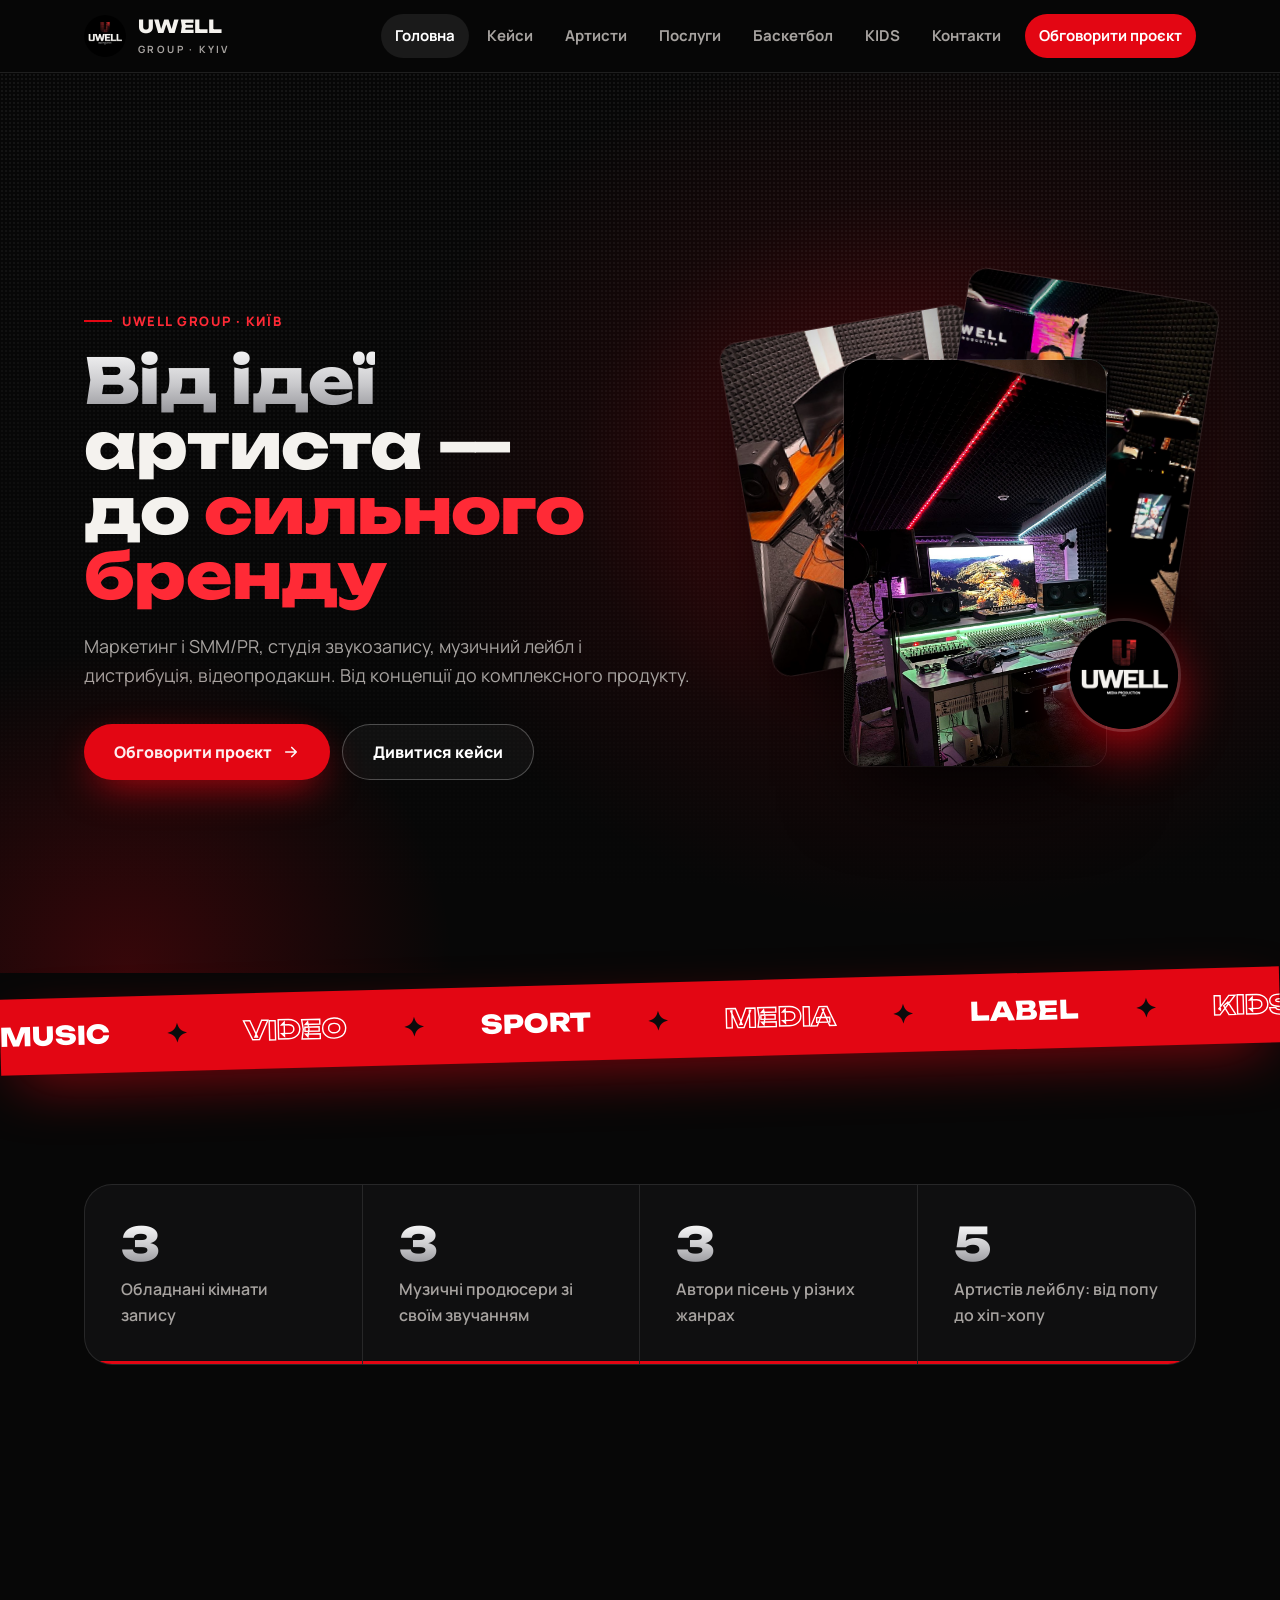
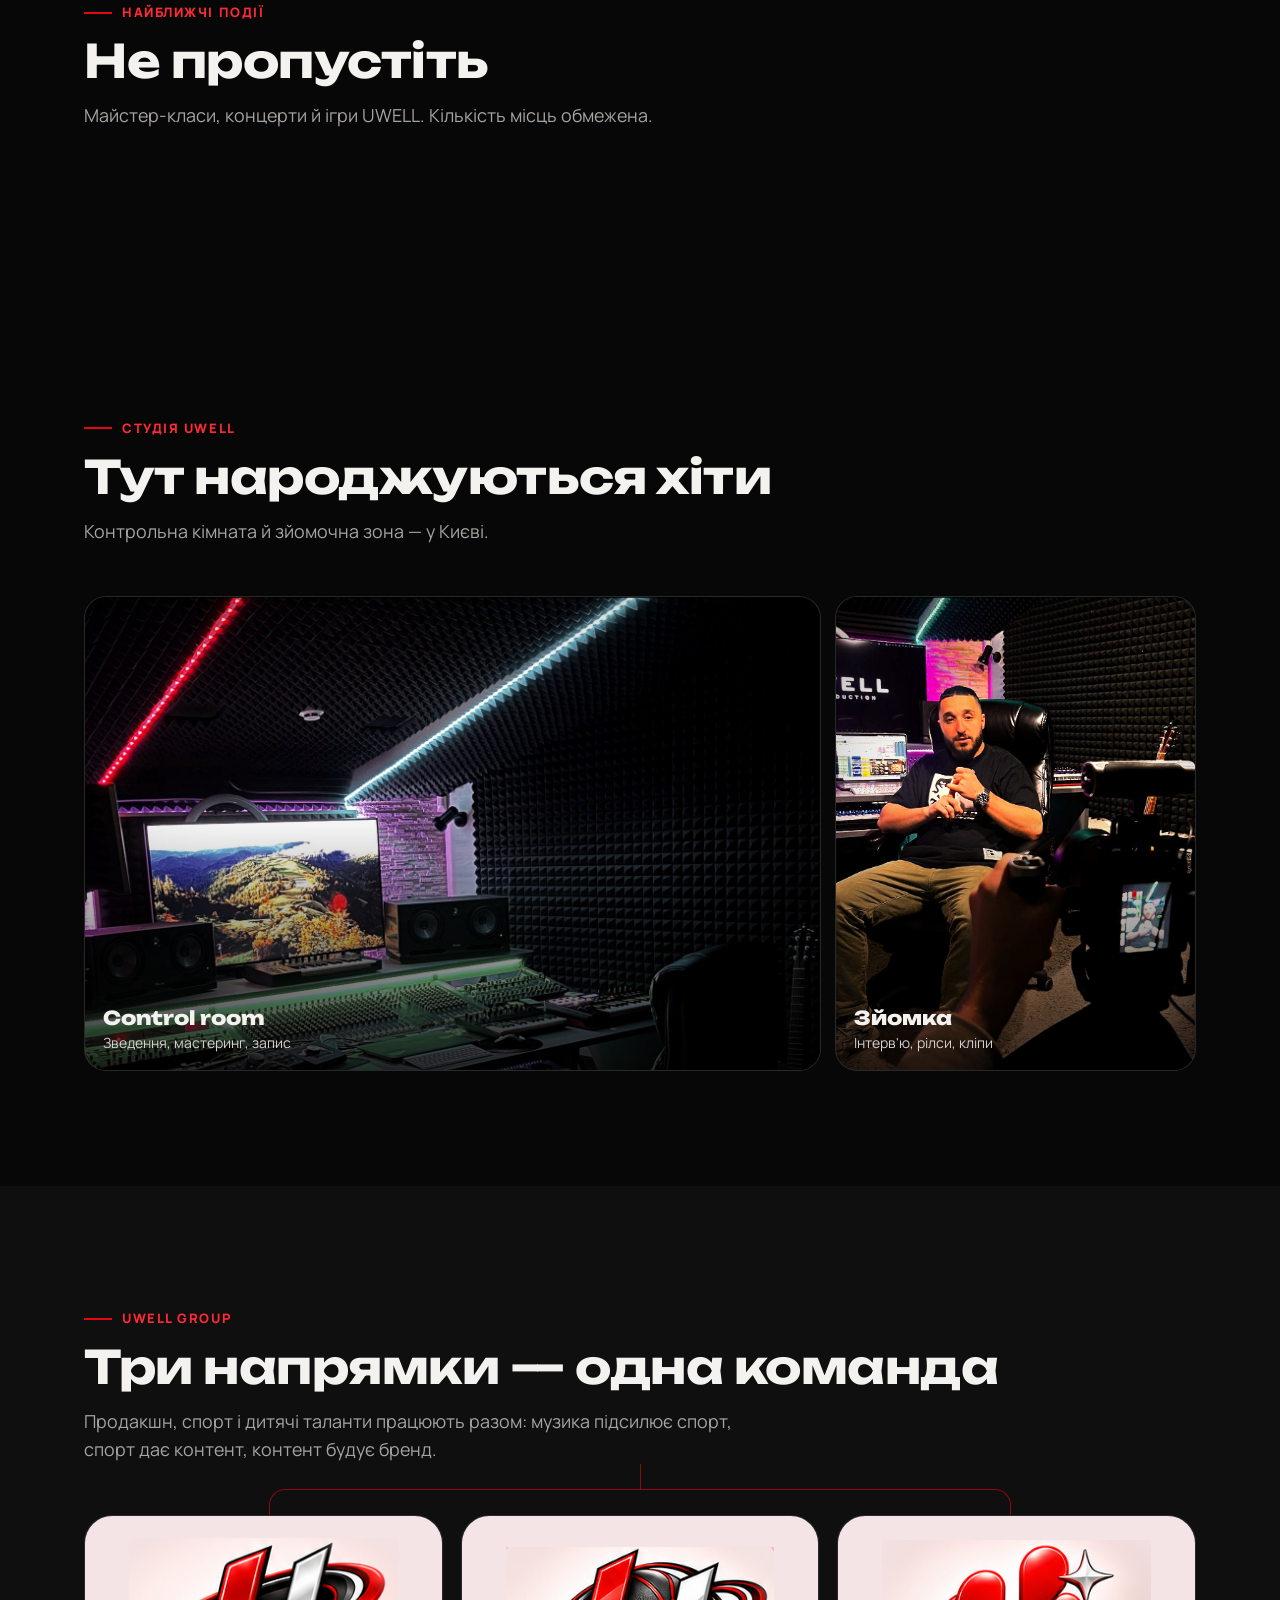
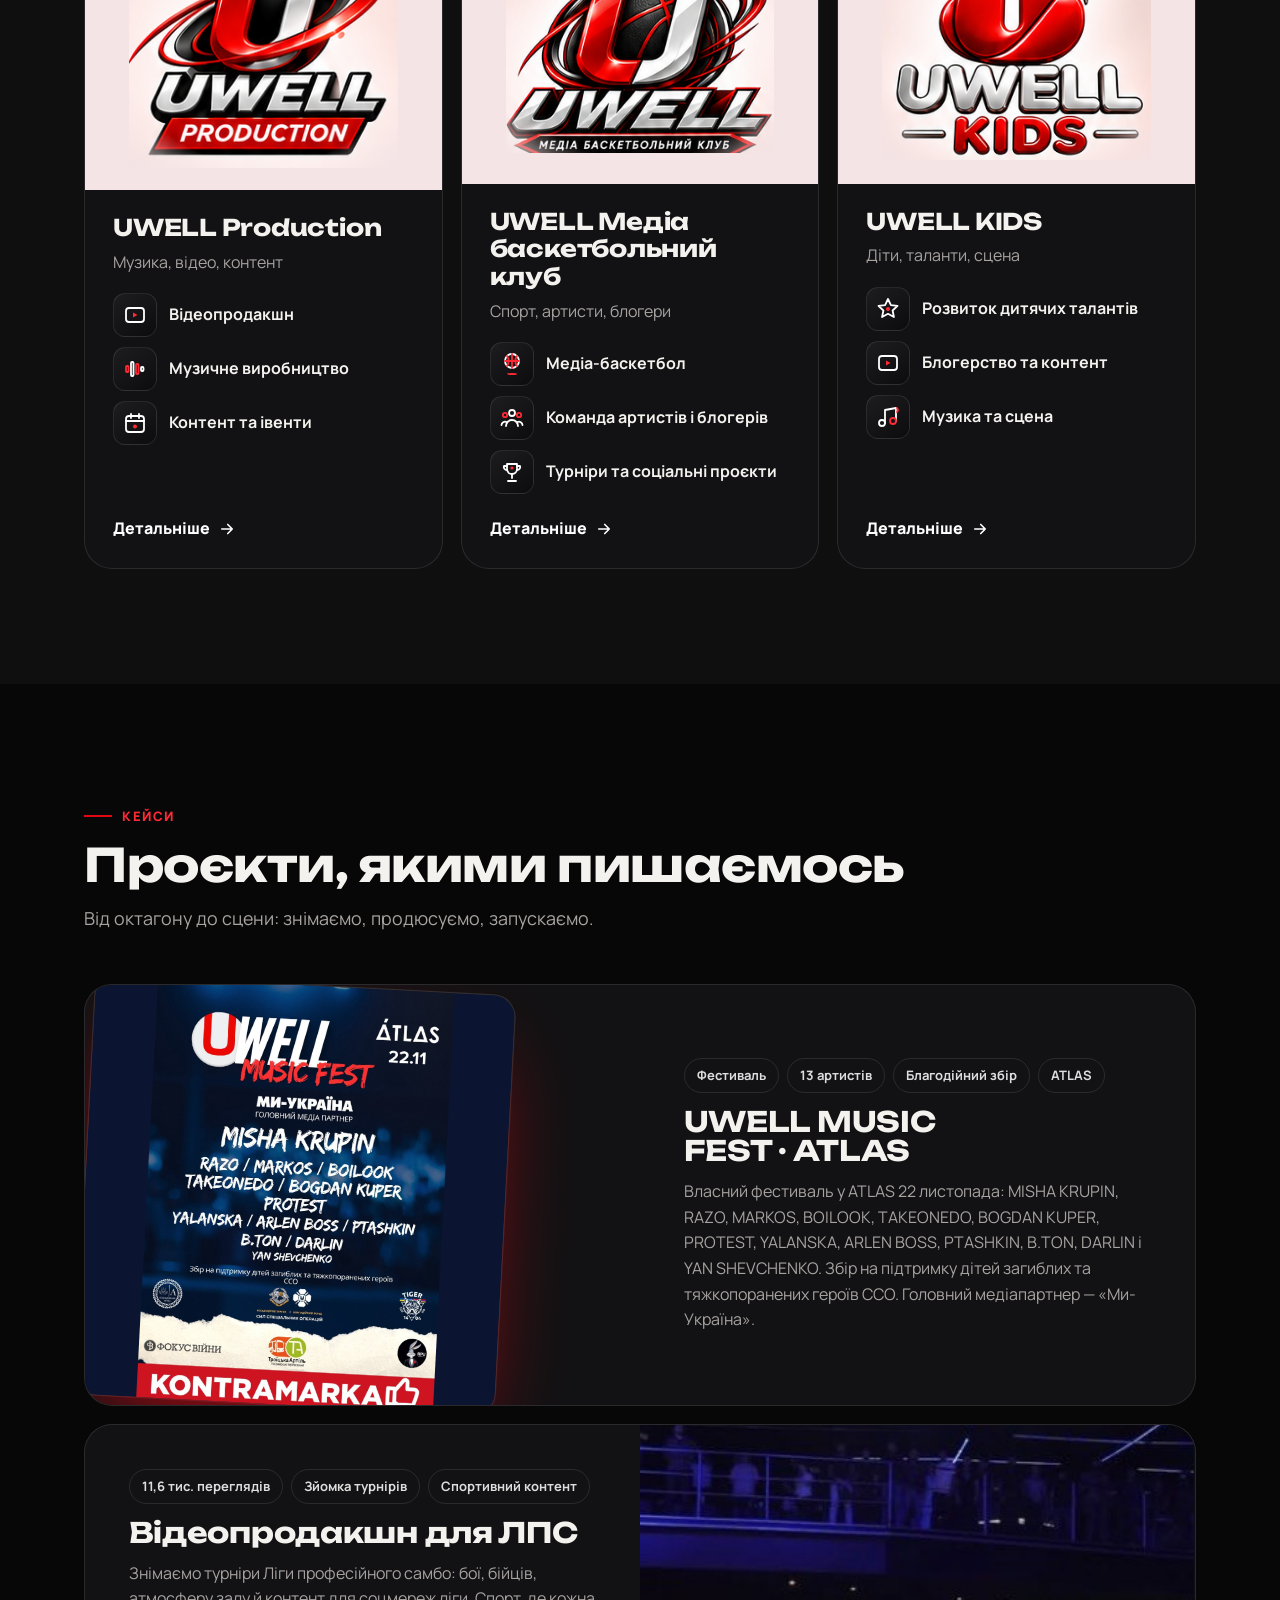
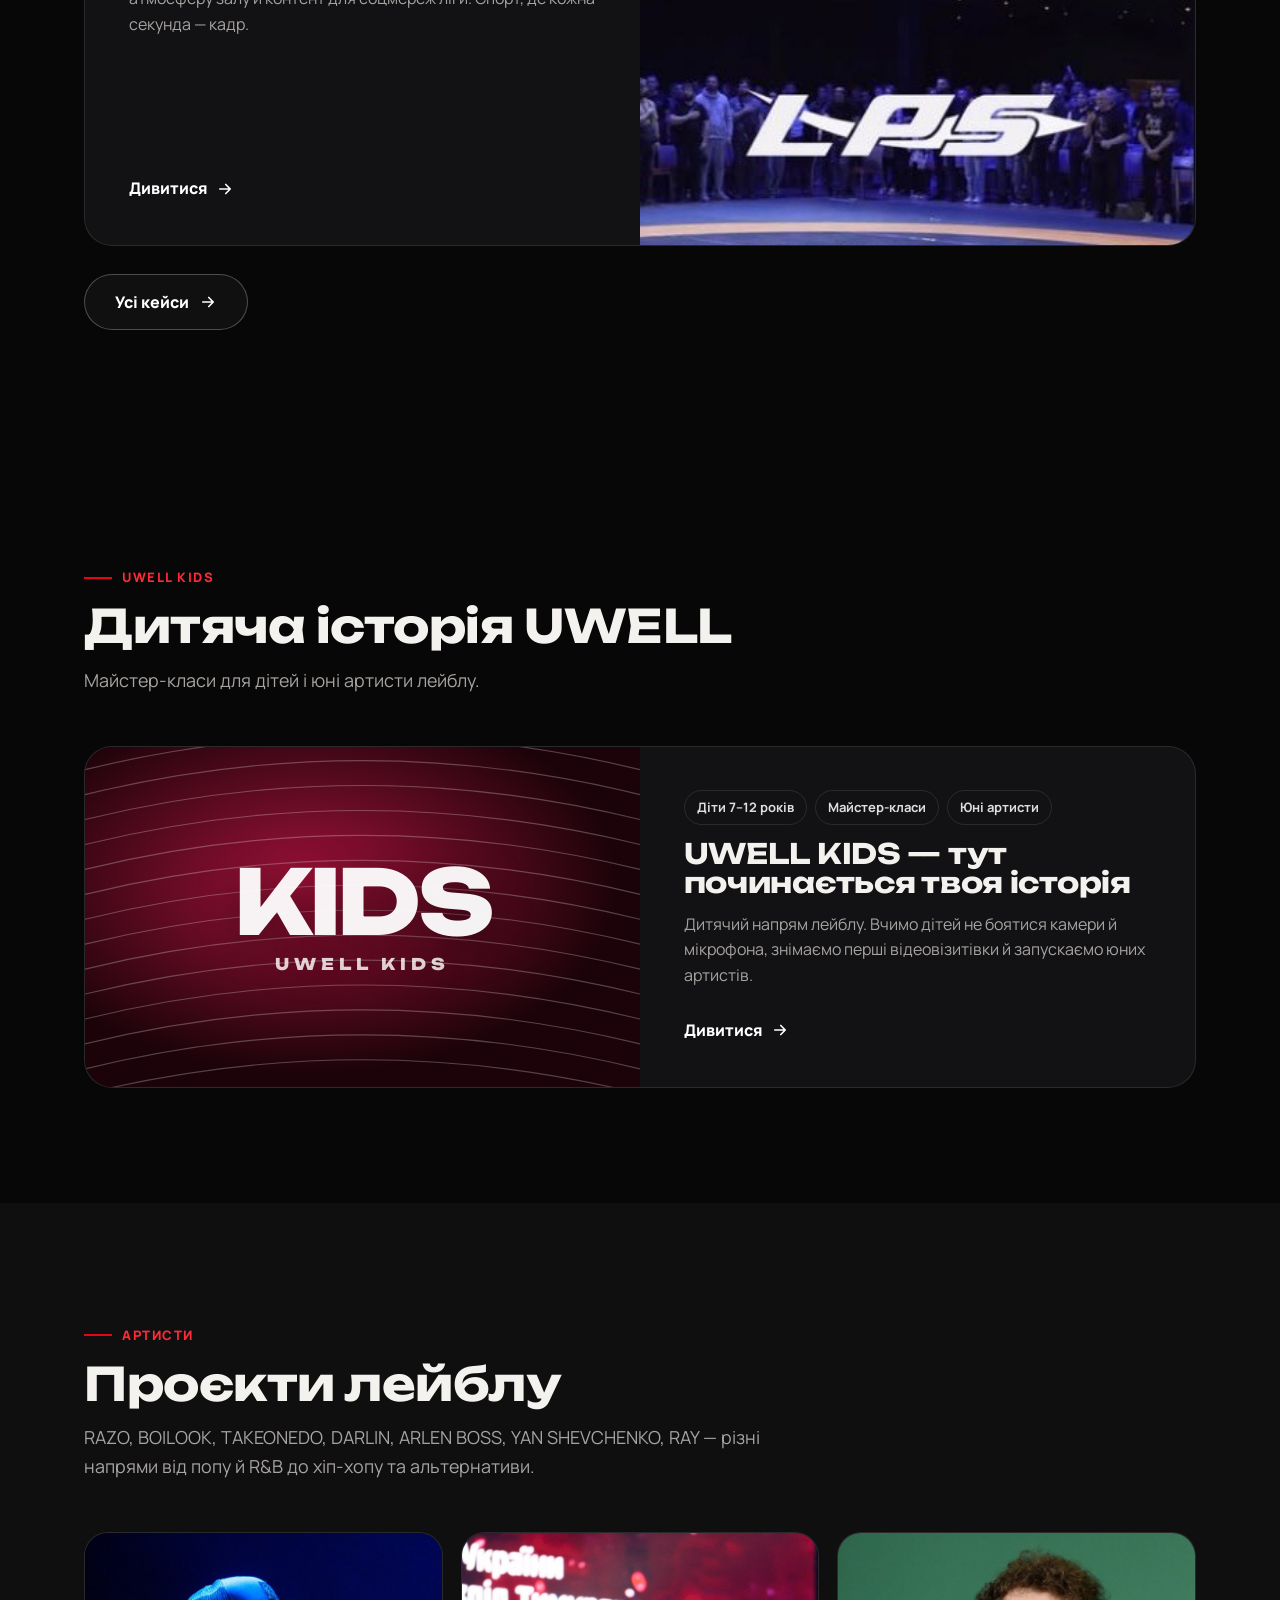
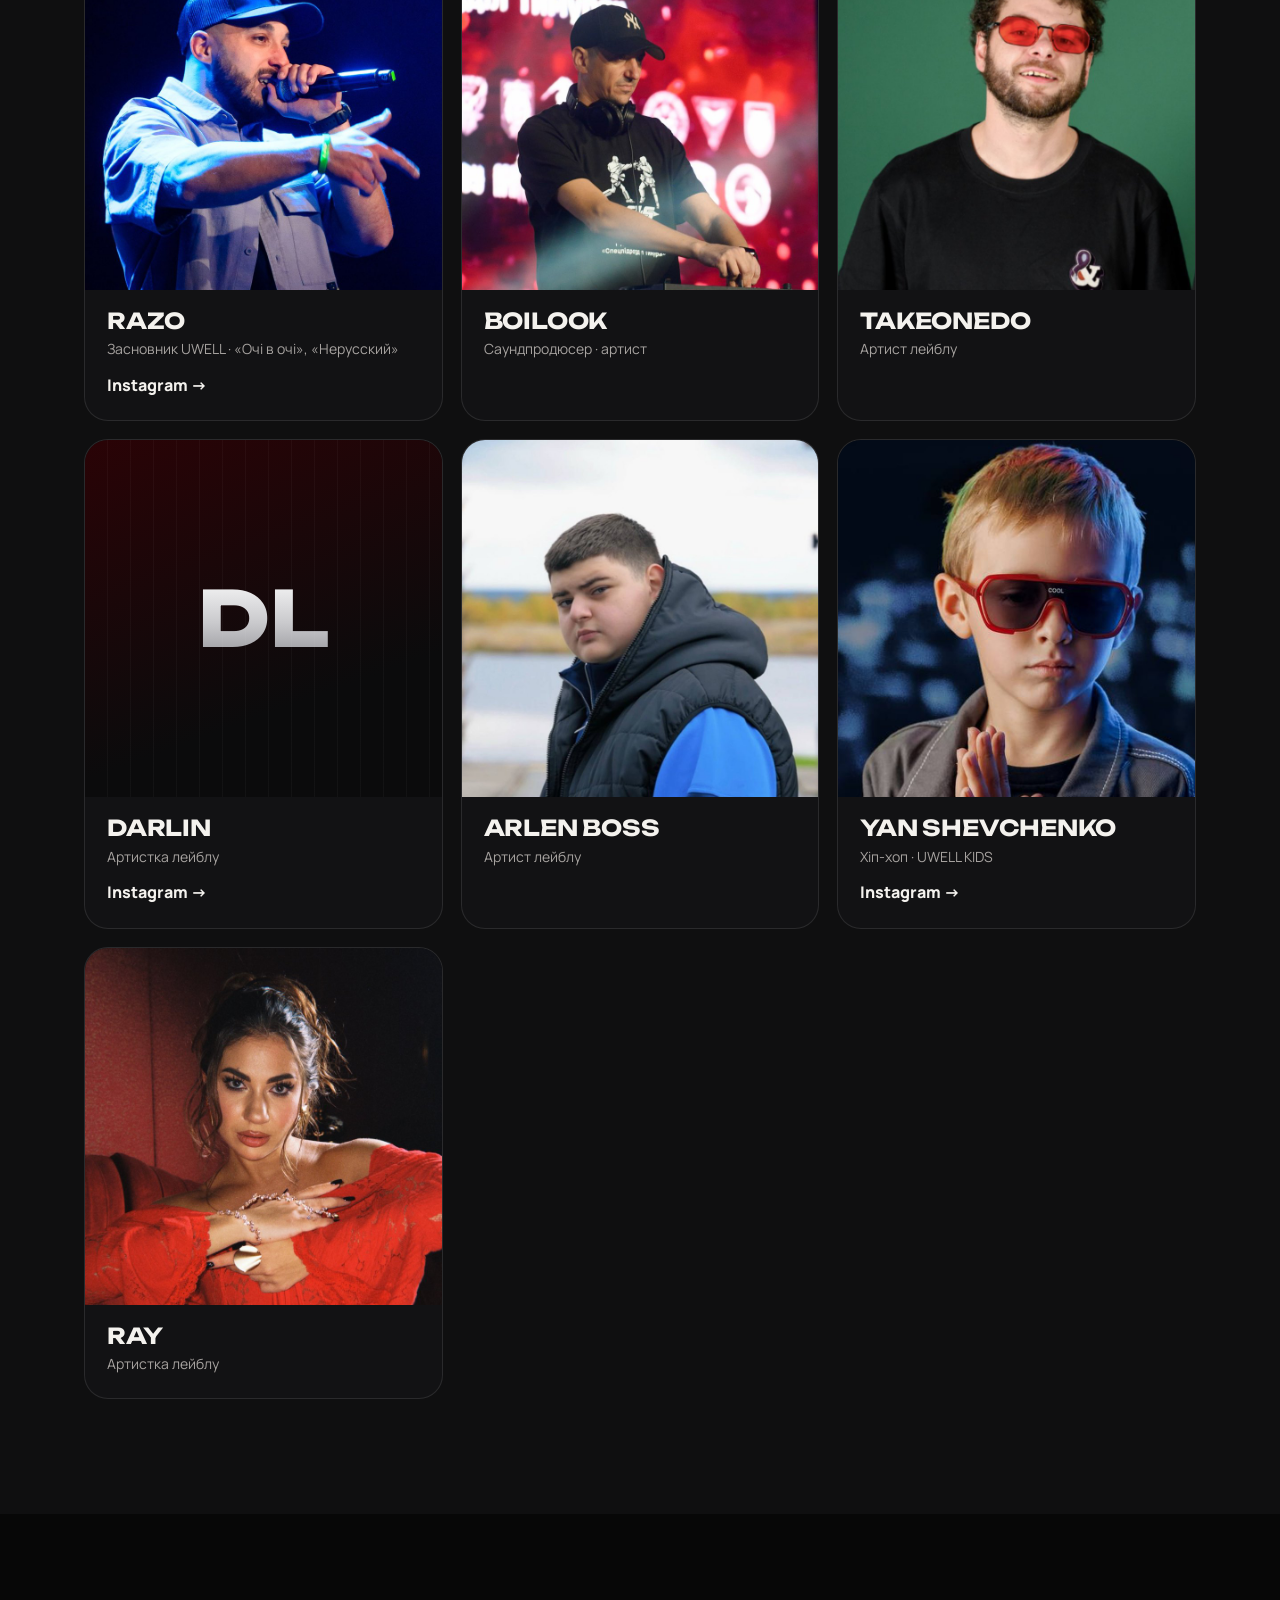
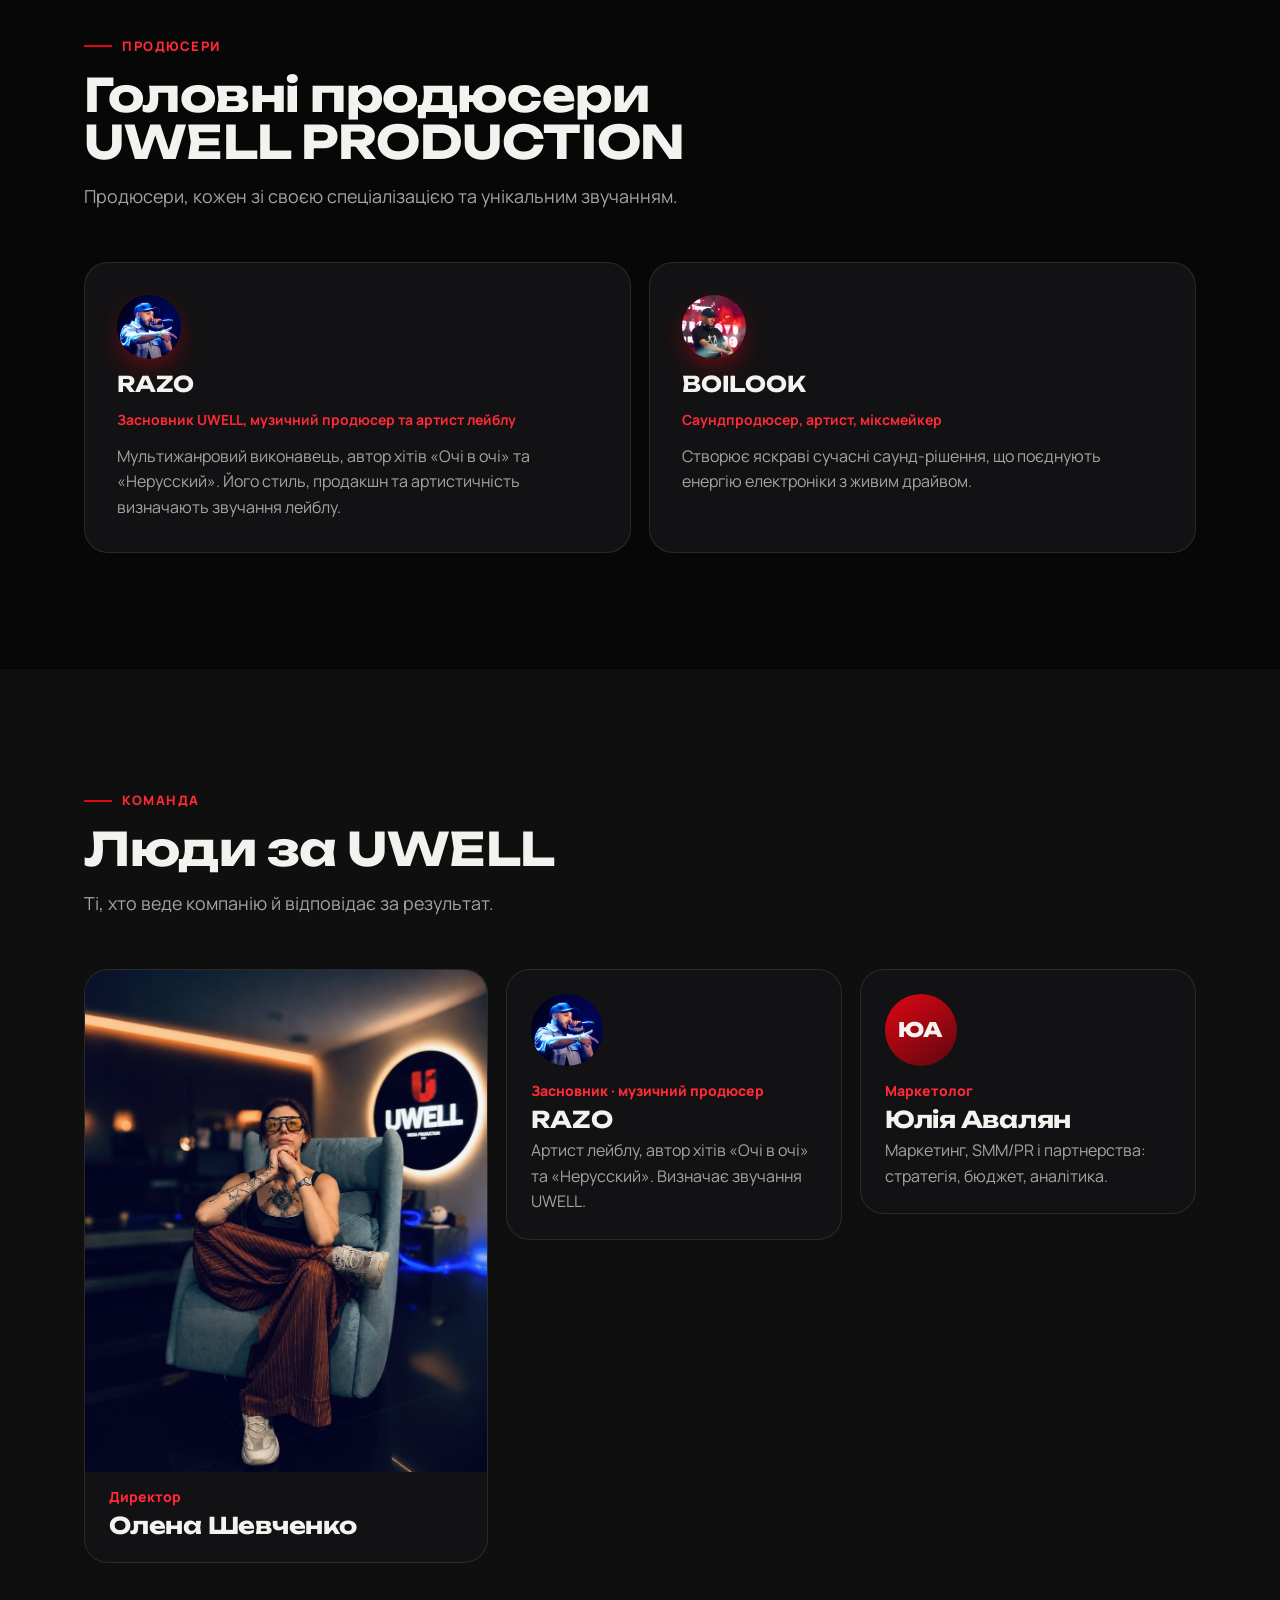
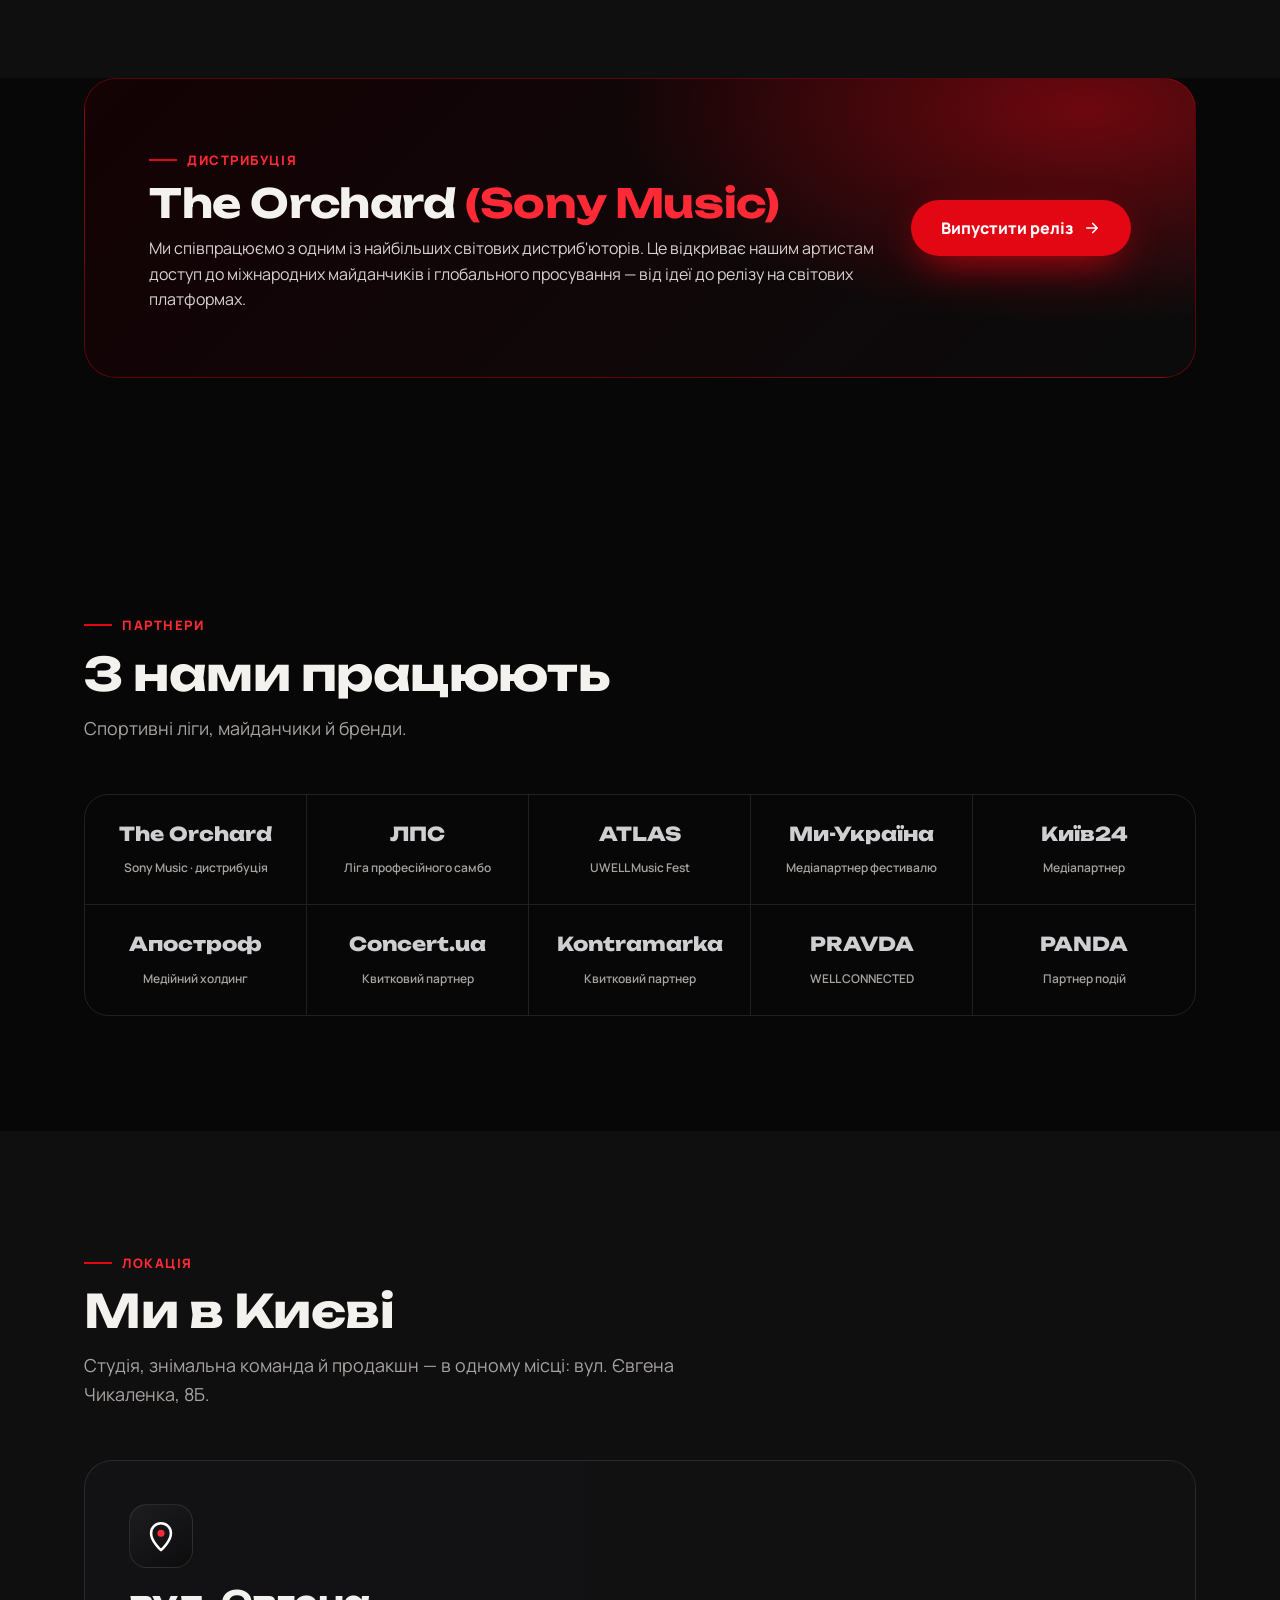
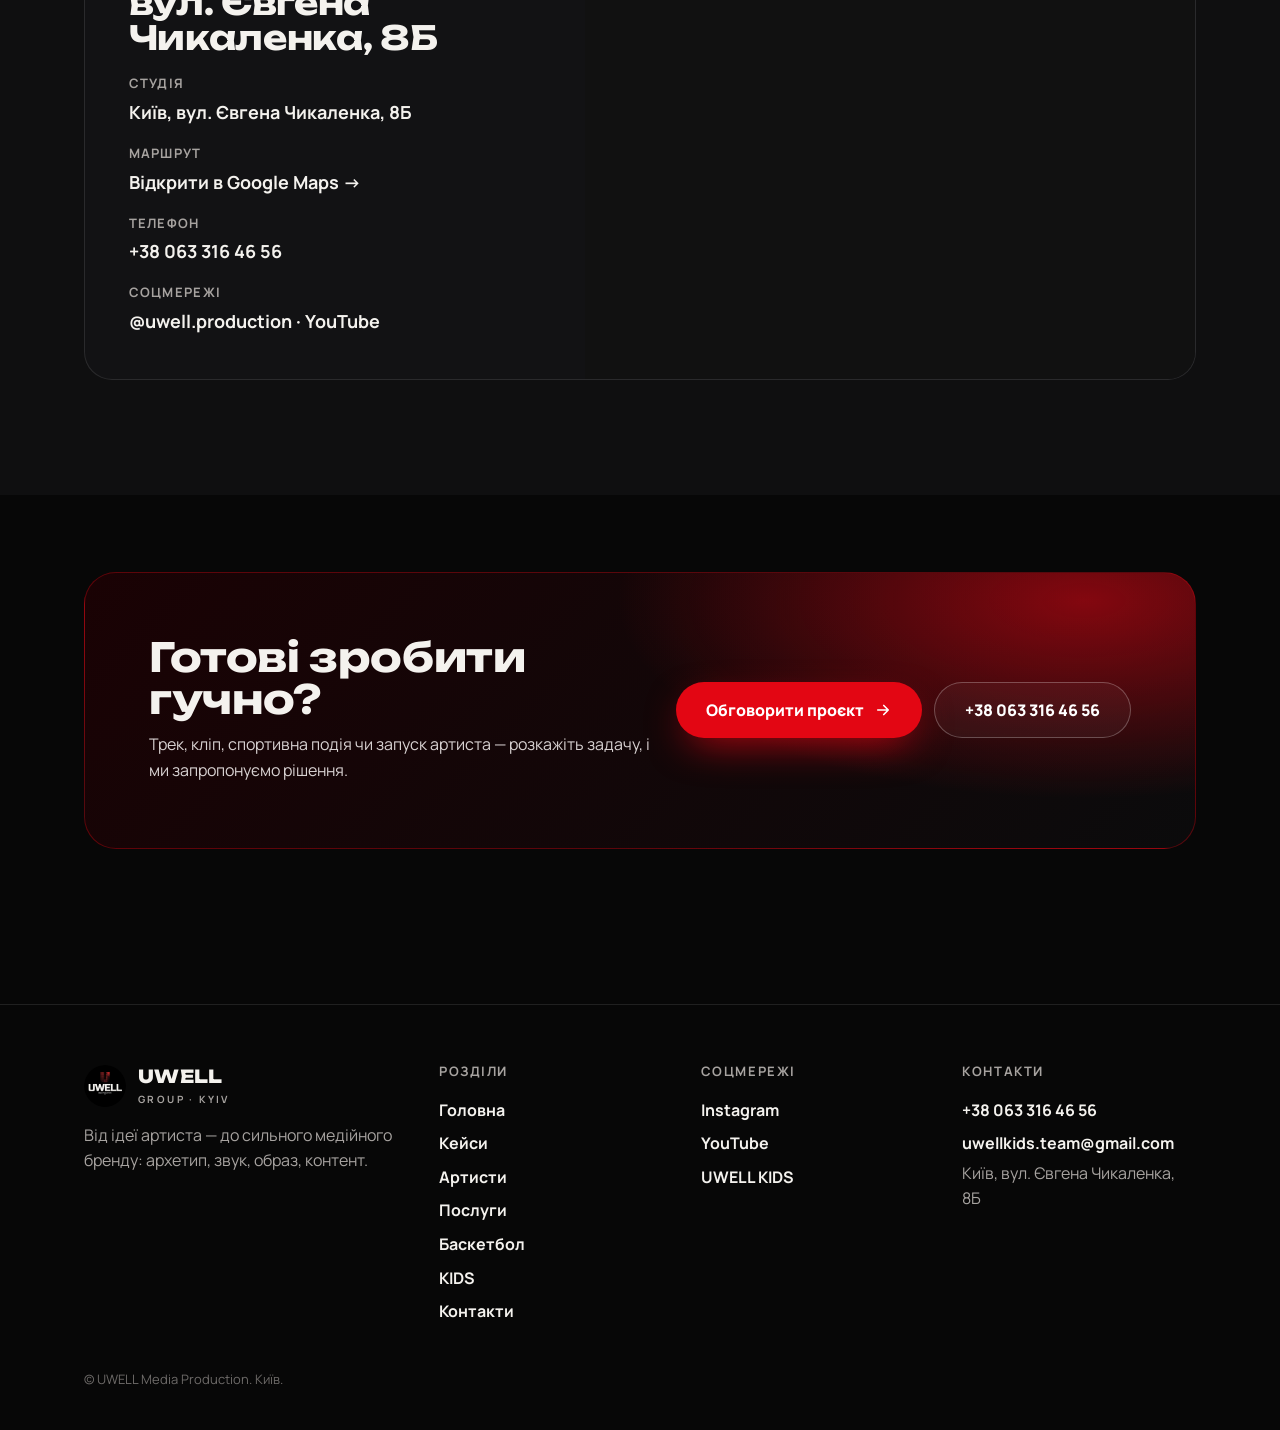
==== index.html @ 6628ea45 "3 equipped recording rooms Co-Authored-By: Claude Opus 5.5 <noreply@anthropic.com> Claude-Session: h" ====
<!DOCTYPE html>
<html lang="uk">
<head>
<meta charset="utf-8">
<meta name="viewport" content="width=device-width,initial-scale=1,viewport-fit=cover">
<title>UWELL GROUP — продакшн, спорт, KIDS · Київ</title>
<meta name="description" content="UWELL GROUP, Київ: музичний лейбл, студія звукозапису, відео- та спортивний продакшн, медійна баскетбольна команда.">
<meta property="og:title" content="UWELL GROUP — продакшн, спорт, KIDS · Київ">
<meta property="og:description" content="UWELL GROUP, Київ: музичний лейбл, студія звукозапису, відео- та спортивний продакшн, медійна баскетбольна команда.">
<meta property="og:image" content="https://uwell.kyiv.ua/uwell-prod-logo.png">
<meta name="theme-color" content="#070707">
<link rel="icon" href="favicon.png">
<link rel="preconnect" href="https://fonts.googleapis.com">
<link href="https://fonts.googleapis.com/css2?family=Unbounded:wght@600;800&family=Manrope:wght@400;600;700;800&display=swap" rel="stylesheet">
<link rel="stylesheet" href="style.css?v=6d96b367">
</head>
<body class="annc-on">
<div class="progress" id="prog"></div>
<div class="topwrap">
<div class="annc" id="annc" data-end="2026-11-28T16:00:00+02:00"><div class="wrap"><span class="live"></span><b><span class="lng">28 листопада</span><span class="sht">28.11</span></b><span class="t"><span class="tn">Зніми себе як профі!</span><span class="tx"> — UWELL KIDS, безкоштовно</span></span><a href="masterclasses"><span class="lng">Записатися</span><span class="sht">Запис</span> <svg viewBox="0 0 24 24" fill="none" stroke="currentColor" stroke-width="2.2" stroke-linecap="round" stroke-linejoin="round"><path d="M5 12h14M13 6l6 6-6 6"/></svg></a></div></div>
<header class="top" id="top"><div class="wrap">
  <a class="brand" href="./"><img src="uwell-prod-logo.png" alt="" width="42" height="42"><span><b>UWELL</b><small>GROUP · KYIV</small></span></a>
  <nav class="nav" aria-label="Меню"><a href="./" aria-current=page>Головна</a><a href="cases">Кейси</a><a href="artists">Артисти</a><a href="studio">Послуги</a><a href="basketball">Баскетбол</a><a href="kids">KIDS</a><a href="contacts">Контакти</a><a class="go" href="contacts#form">Обговорити проєкт</a></nav>
  <button class="burger" id="burger" aria-label="Меню" aria-expanded="false"><svg viewBox="0 0 24 24"><path d="M4 7h16M4 12h16M4 17h16"/></svg></button>
</div></header>
<nav class="mnav" id="mnav" aria-label="Мобільне меню"><a href="./" aria-current=page>Головна</a><a href="cases">Кейси</a><a href="artists">Артисти</a><a href="studio">Послуги</a><a href="basketball">Баскетбол</a><a href="kids">KIDS</a><a href="contacts">Контакти</a></nav>
</div>
<main>
<section class="hero"><div class="grain"></div><div class="wrap hgrid">
 <div class="rv">
  <div class="eq" aria-hidden="true"><i></i><i></i><i></i><i></i><i></i><i></i><i></i></div>
  <span class="eyebrow">UWELL GROUP · Київ</span>
  <h1 style="margin-top:16px"><span class="steel">Від ідеї</span> артиста — до <span class="r">сильного бренду</span></h1>
  <p class="lead">Маркетинг і SMM/PR, студія звукозапису, музичний лейбл і дистрибуція, відеопродакшн. Від концепції до комплексного продукту.</p>
  <div class="btns"><a class="btn" href="contacts#form">Обговорити проєкт <svg viewBox="0 0 24 24" fill="none" stroke="currentColor" stroke-width="2.2" stroke-linecap="round" stroke-linejoin="round"><path d="M5 12h14M13 6l6 6-6 6"/></svg></a><a class="btn ghost" href="cases">Дивитися кейси</a></div>
 </div>
 <div class="stack rv" aria-hidden="true"><div class="glow"></div><img class="p p1" src="hero-production.jpg" alt=""><img class="p p3" src="hero-shoot-side.jpg" alt=""><img class="p p2" src="hero-control-main.jpg" alt=""><img class="badge" src="uwell-prod-logo.png" alt=""></div>
</div></section>
<div class="marquee" aria-hidden="true"><div class="track"><span class="f">MUSIC</span><b>✦</b><span>VIDEO</span><b>✦</b><span class="f">SPORT</span><b>✦</b><span>MEDIA</span><b>✦</b><span class="f">LABEL</span><b>✦</b><span>KIDS</span><b>✦</b><span class="f">MUSIC</span><b>✦</b><span>VIDEO</span><b>✦</b><span class="f">SPORT</span><b>✦</b><span>MEDIA</span><b>✦</b><span class="f">LABEL</span><b>✦</b><span>KIDS</span><b>✦</b></div></div>
<section class="pad"><div class="wrap"><div class="facts rv">
 <div class="fact"><b data-to="3">0</b><span>Обладнані кімнати запису</span></div>
 <div class="fact"><b data-to="3">0</b><span>Музичні продюсери зі своїм звучанням</span></div>
 <div class="fact"><b data-to="3">0</b><span>Автори пісень у різних жанрах</span></div>
 <div class="fact"><b data-to="5">0</b><span>Артистів лейблу: від попу до хіп-хопу</span></div>
</div></div></section>
<section class="pad"><div class="wrap"><div class="rv" style="margin-bottom:clamp(28px,4vw,52px)"><span class="eyebrow">Найближчі події</span><h2 class="h2">Не пропустіть</h2><p class="lead">Майстер-класи, концерти й ігри UWELL. Кількість місць обмежена.</p></div><div class="grid"><div class="event rv" data-end="2026-11-28T16:00:00+02:00"><div class="date"><b>28</b><span>листопада</span></div>
<div><div class="tags" style="margin-bottom:10px"><span>UWELL KIDS</span><span>Субота, 14:00</span><span>Безкоштовно</span></div><h3>Зніми себе як профі!</h3><p>Безкоштовний майстер-клас із відеозйомки для дітей 7–12 років · Київ, вул. Чикаленка, 8</p></div>
<a class="btn" href="masterclasses">Записатися <svg viewBox="0 0 24 24" fill="none" stroke="currentColor" stroke-width="2.2" stroke-linecap="round" stroke-linejoin="round"><path d="M5 12h14M13 6l6 6-6 6"/></svg></a></div></div></div></section>
<section class="pad"><div class="wrap"><div class="rv" style="margin-bottom:clamp(28px,4vw,52px)"><span class="eyebrow">Студія UWELL</span><h2 class="h2">Тут народжуються хіти</h2><p class="lead">Контрольна кімната й зйомочна зона — у Києві.</p></div><div class="gal">
 <figure class="gl1 rv"><img src="studio-control.jpg" alt="Контрольна кімната студії UWELL" loading="lazy"><figcaption><b>Control room</b><span>Зведення, мастеринг, запис</span></figcaption></figure>
 <figure class="gl2 rv"><img src="studio-shoot.jpg" alt="Зйомка контенту на студії UWELL" loading="lazy"><figcaption><b>Зйомка</b><span>Інтерв'ю, рілси, кліпи</span></figcaption></figure>
</div></div></section>
<section class="pad" style="background:var(--bg2)"><div class="wrap"><div class="rv" style="margin-bottom:clamp(28px,4vw,52px)"><span class="eyebrow">UWELL GROUP</span><h2 class="h2">Три напрямки — одна команда</h2><p class="lead">Продакшн, спорт і дитячі таланти працюють разом: музика підсилює спорт, спорт дає контент, контент будує бренд.</p></div><div class="group"><div class="gline" aria-hidden="true"></div><div class="grid g3"><a class="div rv" href="studio"><div class="dl"><img src="div-production.png" alt="UWELL Production"></div><div class="db"><h3>UWELL Production</h3><p>Музика, відео, контент</p><ul><li><div class="ai a-rec"><svg viewBox="0 0 24 24"><rect x="3" y="5" width="18" height="14" rx="3"/><path class="fl" d="M10 9.5v5l4.5-2.5z"/></svg></div><span>Відеопродакшн</span></li><li><div class="ai a-bars"><svg viewBox="0 0 24 24"><rect x="3" y="9" width="2.5" height="6" rx="1" class="rd"/><rect x="8" y="5" width="2.5" height="14" rx="1"/><rect x="13" y="7" width="2.5" height="10" rx="1" class="rd"/><rect x="18" y="10" width="2.5" height="4" rx="1"/></svg></div><span>Музичне виробництво</span></li><li><div class="ai a-star"><svg viewBox="0 0 24 24"><rect x="3" y="5" width="18" height="16" rx="3"/><path d="M3 10h18M8 3v4M16 3v4"/><circle class="fl" cx="12" cy="15.5" r="2"/></svg></div><span>Контент та івенти</span></li></ul><span class="more">Детальніше <svg viewBox="0 0 24 24" fill="none" stroke="currentColor" stroke-width="2.2" stroke-linecap="round" stroke-linejoin="round"><path d="M5 12h14M13 6l6 6-6 6"/></svg></span></div></a><a class="div rv" href="basketball"><div class="dl"><img src="div-basketball.png" alt="UWELL Медіа баскетбольний клуб"></div><div class="db"><h3>UWELL Медіа баскетбольний клуб</h3><p>Спорт, артисти, блогери</p><ul><li><div class="ai a-ball"><svg viewBox="0 0 24 24"><g class="b"><circle cx="12" cy="9" r="7"/><path d="M5 9h14M12 2v14M7 4c2 3 2 7 0 10M17 4c-2 3-2 7 0 10" class="rd"/></g><ellipse class="sh fl" cx="12" cy="22" rx="5" ry="1"/></svg></div><span>Медіа-баскетбол</span></li><li><div class="ai a-pin"><svg viewBox="0 0 24 24"><g class="pn"><circle cx="12" cy="7" r="3"/><circle class="rd" cx="5" cy="9" r="2.2"/><circle class="rd" cx="19" cy="9" r="2.2"/></g><path d="M6 20a6 6 0 0 1 12 0M1.5 19a3.5 3.5 0 0 1 5-3M22.5 19a3.5 3.5 0 0 0-5-3"/></svg></div><span>Команда артистів і блогерів</span></li><li><div class="ai a-star"><svg viewBox="0 0 24 24"><path d="M7 4h10v5a5 5 0 0 1-10 0z"/><path d="M7 6H4a3 3 0 0 0 3 4M17 6h3a3 3 0 0 1-3 4M12 14v4M8 21h8"/><circle class="fl" cx="12" cy="8" r="1.6"/></svg></div><span>Турніри та соціальні проєкти</span></li></ul><span class="more">Детальніше <svg viewBox="0 0 24 24" fill="none" stroke="currentColor" stroke-width="2.2" stroke-linecap="round" stroke-linejoin="round"><path d="M5 12h14M13 6l6 6-6 6"/></svg></span></div></a><a class="div rv" href="kids"><div class="dl"><img src="div-kids.png" alt="UWELL KIDS"></div><div class="db"><h3>UWELL KIDS</h3><p>Діти, таланти, сцена</p><ul><li><div class="ai a-star"><svg viewBox="0 0 24 24"><path d="m12 2 2.9 6.1 6.6.8-4.9 4.6 1.3 6.5L12 16.8 6.1 20l1.3-6.5L2.5 8.9l6.6-.8z"/><circle class="fl" cx="12" cy="12" r="2"/></svg></div><span>Розвиток дитячих талантів</span></li><li><div class="ai a-rec"><svg viewBox="0 0 24 24"><rect x="3" y="5" width="18" height="14" rx="3"/><path class="fl" d="M10 9.5v5l4.5-2.5z"/></svg></div><span>Блогерство та контент</span></li><li><div class="ai a-mic"><svg viewBox="0 0 24 24"><path d="M9 18V5l11-2v13"/><circle cx="6" cy="18" r="3"/><circle class="rd" cx="17" cy="16" r="3"/><path class="w1 rd" d="M21 3a3 3 0 0 1 0 4"/></svg></div><span>Музика та сцена</span></li></ul><span class="more">Детальніше <svg viewBox="0 0 24 24" fill="none" stroke="currentColor" stroke-width="2.2" stroke-linecap="round" stroke-linejoin="round"><path d="M5 12h14M13 6l6 6-6 6"/></svg></span></div></a></div></div></div></section>
<section class="pad"><div class="wrap"><div class="rv" style="margin-bottom:clamp(28px,4vw,52px)"><span class="eyebrow">Кейси</span><h2 class="h2">Проєкти, якими пишаємось</h2><p class="lead">Від октагону до сцени: знімаємо, продюсуємо, запускаємо.</p></div><article class="case rv"><div class="vis photo clean poster" style="background-image:url(case-musicfest.jpg)"></div>
<div class="txt"><div class="tags"><span>Фестиваль</span><span>13 артистів</span><span>Благодійний збір</span><span>ATLAS</span></div><h3>UWELL MUSIC FEST · ATLAS</h3><p>Власний фестиваль у ATLAS 22 листопада: MISHA KRUPIN, RAZO, MARKOS, BOILOOK, TAKEONEDO, BOGDAN KUPER, PROTEST, YALANSKA, ARLEN BOSS, PTASHKIN, B.TON, DARLIN і YAN SHEVCHENKO. Збір на підтримку дітей загиблих та тяжкопоранених героїв ССО. Головний медіапартнер — «Ми-Україна».</p></div></article><article class="case rv"><div class="vis photo clean" style="background-image:url(case-lps.jpg)"></div>
<div class="txt"><div class="tags"><span>11,6 тис. переглядів</span><span>Зйомка турнірів</span><span>Спортивний контент</span></div><h3>Відеопродакшн для ЛПС</h3><p>Знімаємо турніри Ліги професійного самбо: бої, бійців, атмосферу залу й контент для соцмереж ліги. Спорт, де кожна секунда — кадр.</p><a class="more" href="https://www.instagram.com/liga_lps_ua/">Дивитися <svg viewBox="0 0 24 24" fill="none" stroke="currentColor" stroke-width="2.2" stroke-linecap="round" stroke-linejoin="round"><path d="M5 12h14M13 6l6 6-6 6"/></svg></a></div></article><div class="rv" style="margin-top:28px"><a class="btn ghost" href="cases">Усі кейси <svg viewBox="0 0 24 24" fill="none" stroke="currentColor" stroke-width="2.2" stroke-linecap="round" stroke-linejoin="round"><path d="M5 12h14M13 6l6 6-6 6"/></svg></a></div></div></section>
<section class="pad"><div class="wrap"><div class="rv" style="margin-bottom:clamp(28px,4vw,52px)"><span class="eyebrow">UWELL KIDS</span><h2 class="h2">Дитяча історія UWELL</h2><p class="lead">Майстер-класи для дітей і юні артисти лейблу.</p></div><article class="case rv"><div class="vis kidtxt"><svg class="bg" viewBox="0 0 400 300" preserveAspectRatio="none"><g stroke="#fff" stroke-width="1" fill="none"><path d="M0 20 Q200 -40 400 20"/><path d="M0 42 Q200 -18 400 42"/><path d="M0 64 Q200 4 400 64"/><path d="M0 86 Q200 26 400 86"/><path d="M0 108 Q200 48 400 108"/><path d="M0 130 Q200 70 400 130"/><path d="M0 152 Q200 92 400 152"/><path d="M0 174 Q200 114 400 174"/><path d="M0 196 Q200 136 400 196"/><path d="M0 218 Q200 158 400 218"/><path d="M0 240 Q200 180 400 240"/><path d="M0 262 Q200 202 400 262"/><path d="M0 284 Q200 224 400 284"/><path d="M0 306 Q200 246 400 306"/></g></svg><div class="big">KIDS<small>UWELL KIDS</small></div></div>
<div class="txt"><div class="tags"><span>Діти 7–12 років</span><span>Майстер-класи</span><span>Юні артисти</span></div><h3>UWELL KIDS — тут починається твоя історія</h3><p>Дитячий напрям лейблу. Вчимо дітей не боятися камери й мікрофона, знімаємо перші відеовізитівки й запускаємо юних артистів.</p><a class="more" href="kids">Дивитися <svg viewBox="0 0 24 24" fill="none" stroke="currentColor" stroke-width="2.2" stroke-linecap="round" stroke-linejoin="round"><path d="M5 12h14M13 6l6 6-6 6"/></svg></a></div></article></div></section>
<section class="pad" style="background:var(--bg2)"><div class="wrap"><div class="rv" style="margin-bottom:clamp(28px,4vw,52px)"><span class="eyebrow">Артисти</span><h2 class="h2">Проєкти лейблу</h2><p class="lead">RAZO, BOILOOK, TAKEONEDO, DARLIN, ARLEN BOSS, YAN SHEVCHENKO, RAY — різні напрями від попу й R&B до хіп-хопу та альтернативи.</p></div><div class="grid g3"><div class="artist rv"><div class="ph has"><img src="artist-razo.jpg" alt="RAZO" loading=lazy></div><div class="bd"><h3>RAZO</h3><p>Засновник UWELL · «Очі в очі», «Нерусский»</p><a href="https://www.instagram.com/razo.avalian/">Instagram →</a></div></div><div class="artist rv"><div class="ph has"><img src="artist-boilook.jpg" alt="BOILOOK" loading=lazy></div><div class="bd"><h3>BOILOOK</h3><p>Саундпродюсер · артист</p></div></div><div class="artist rv"><div class="ph has"><img src="artist-takeonedo.jpg" alt="TAKEONEDO" loading=lazy></div><div class="bd"><h3>TAKEONEDO</h3><p>Артист лейблу</p></div></div><div class="artist rv"><div class="ph"><b>DL</b></div><div class="bd"><h3>DARLIN</h3><p>Артистка лейблу</p><a href="https://www.instagram.com/darlin.music88/">Instagram →</a></div></div><div class="artist rv"><div class="ph has"><img src="artist-arlen.jpg" alt="ARLEN BOSS" loading=lazy></div><div class="bd"><h3>ARLEN BOSS</h3><p>Артист лейблу</p></div></div><div class="artist rv"><div class="ph has"><img src="artist-yan.jpg" alt="YAN SHEVCHENKO" loading=lazy></div><div class="bd"><h3>YAN SHEVCHENKO</h3><p>Хіп-хоп · UWELL KIDS</p><a href="https://www.instagram.com/yan.shevchenko/">Instagram →</a></div></div><div class="artist rv"><div class="ph has"><img src="artist-ray.jpg" alt="RAY" loading=lazy></div><div class="bd"><h3>RAY</h3><p>Артистка лейблу</p></div></div></div></div></section>
<section class="pad"><div class="wrap"><div class="rv" style="margin-bottom:clamp(28px,4vw,52px)"><span class="eyebrow">Продюсери</span><h2 class="h2">Головні продюсери UWELL PRODUCTION</h2><p class="lead">Продюсери, кожен зі своєю спеціалізацією та унікальним звучанням.</p></div><div class="grid g2"><div class="card prod rv"><img class=pav src=artist-razo.jpg alt=''><h3>RAZO</h3><span class="role">Засновник UWELL, музичний продюсер та артист лейблу</span><p>Мультижанровий виконавець, автор хітів «Очі в очі» та «Нерусский». Його стиль, продакшн та артистичність визначають звучання лейблу.</p></div><div class="card prod rv"><img class=pav src=artist-boilook.jpg alt=''><h3>BOILOOK</h3><span class="role">Саундпродюсер, артист, міксмейкер</span><p>Створює яскраві сучасні саунд-рішення, що поєднують енергію електроніки з живим драйвом.</p></div></div></div></section>
<section class="pad" style="background:var(--bg2)"><div class="wrap"><div class="rv" style="margin-bottom:clamp(28px,4vw,52px)"><span class="eyebrow">Команда</span><h2 class="h2">Люди за UWELL</h2><p class="lead">Ті, хто веде компанію й відповідає за результат.</p></div><div class="team">
 <div class="tm tmain rv"><div class="tph"><img src="team-olena.jpg" alt="Олена Шевченко, директор UWELL" loading="lazy"></div><div class="tb"><span class="role">Директор</span><h3>Олена Шевченко</h3></div></div>
 <div class="tm rv"><img class="pav" src="artist-razo.jpg" alt="RAZO"><div class="tb"><span class="role">Засновник · музичний продюсер</span><h3>RAZO</h3><p>Артист лейблу, автор хітів «Очі в очі» та «Нерусский». Визначає звучання UWELL.</p></div></div>
 <div class="tm rv"><div class="pav">ЮА</div><div class="tb"><span class="role">Маркетолог</span><h3>Юлія Авалян</h3><p>Маркетинг, SMM/PR і партнерства: стратегія, бюджет, аналітика.</p></div></div>
</div></div></section>
<section class="pad" style="padding-top:0"><div class="wrap"><div class="cta-band orch rv"><div><span class="eyebrow">Дистрибуція</span><h2 style="margin-top:12px">The Orchard <span style="color:var(--red2)">(Sony Music)</span></h2><p>Ми співпрацюємо з одним із найбільших світових дистриб'юторів. Це відкриває нашим артистам доступ до міжнародних майданчиків і глобального просування — від ідеї до релізу на світових платформах.</p></div><div class="btns"><a class="btn" href="contacts#form">Випустити реліз <svg viewBox="0 0 24 24" fill="none" stroke="currentColor" stroke-width="2.2" stroke-linecap="round" stroke-linejoin="round"><path d="M5 12h14M13 6l6 6-6 6"/></svg></a></div></div></div></section>
<section class="pad"><div class="wrap"><div class="rv" style="margin-bottom:clamp(28px,4vw,52px)"><span class="eyebrow">Партнери</span><h2 class="h2">З нами працюють</h2><p class="lead">Спортивні ліги, майданчики й бренди.</p></div><div class="partners rv"><div>The Orchard<small>Sony Music · дистрибуція</small></div><div>ЛПС<small>Ліга професійного самбо</small></div><div>ATLAS<small>UWELL Music Fest</small></div><div>Ми-Україна<small>Медіапартнер фестивалю</small></div><div>Київ24<small>Медіапартнер</small></div><div>Апостроф<small>Медійний холдинг</small></div><div>Concert.ua<small>Квитковий партнер</small></div><div>Kontramarka<small>Квитковий партнер</small></div><div>PRAVDA<small>WELL CONNECTED</small></div><div>PANDA<small>Партнер подій</small></div></div></div></section>
<section class="pad" style="background:var(--bg2)"><div class="wrap"><div class="rv" style="margin-bottom:clamp(28px,4vw,52px)"><span class="eyebrow">Локація</span><h2 class="h2">Ми в Києві</h2><p class="lead">Студія, знімальна команда й продакшн — в одному місці: вул. Євгена Чикаленка, 8Б.</p></div><div class="loc rv"><div class="info"><div class="ai a-pin"><svg viewBox="0 0 24 24"><g class="pn"><path d="M12 22s7-6.2 7-12a7 7 0 0 0-14 0c0 5.8 7 12 7 12z"/><circle class="fl" cx="12" cy="10" r="2.5"/></g></svg></div><h3 style="font-size:clamp(24px,2.6vw,34px)">вул. Євгена Чикаленка, 8Б</h3>
<dl><div><dt>Студія</dt><dd>Київ, вул. Євгена Чикаленка, 8Б</dd></div>
<div><dt>Маршрут</dt><dd><a href="https://www.google.com/maps/search/?api=1&query=%D0%B2%D1%83%D0%BB%D0%B8%D1%86%D1%8F%20%D0%84%D0%B2%D0%B3%D0%B5%D0%BD%D0%B0%20%D0%A7%D0%B8%D0%BA%D0%B0%D0%BB%D0%B5%D0%BD%D0%BA%D0%B0%2C%208%D0%91%2C%20%D0%9A%D0%B8%D1%97%D0%B2">Відкрити в Google Maps →</a></dd></div>
<div><dt>Телефон</dt><dd><a href="tel:+380633164656">+38 063 316 46 56</a></dd></div>
<div><dt>Соцмережі</dt><dd><a href="https://www.instagram.com/uwell.production/">@uwell.production</a> · <a href="https://www.youtube.com/@uwellprod">YouTube</a></dd></div></dl></div>
<div class="map"><iframe title="Мапа: вул. Євгена Чикаленка, 8Б, Київ" loading="lazy" src="https://www.google.com/maps?q=%D0%B2%D1%83%D0%BB%D0%B8%D1%86%D1%8F%20%D0%84%D0%B2%D0%B3%D0%B5%D0%BD%D0%B0%20%D0%A7%D0%B8%D0%BA%D0%B0%D0%BB%D0%B5%D0%BD%D0%BA%D0%B0%2C%208%D0%91%2C%20%D0%9A%D0%B8%D1%97%D0%B2&z=17&output=embed"></iframe></div></div></div></section>
<div style="height:clamp(40px,6vw,80px)"></div>
<section class="pad" style="padding-top:0"><div class="wrap"><div class="cta-band rv">
 <div><h2>Готові зробити гучно?</h2><p>Трек, кліп, спортивна подія чи запуск артиста — розкажіть задачу, і ми запропонуємо рішення.</p></div>
 <div class="btns"><a class="btn" href="contacts#form">Обговорити проєкт <svg viewBox="0 0 24 24" fill="none" stroke="currentColor" stroke-width="2.2" stroke-linecap="round" stroke-linejoin="round"><path d="M5 12h14M13 6l6 6-6 6"/></svg></a><a class="btn ghost" href="tel:+380633164656">+38 063 316 46 56</a></div>
</div></div></section>
</main>
<footer><div class="wrap">
  <div class="fgrid4">
    <div><a class="brand" href="./"><img src="uwell-prod-logo.png" alt="" width="42" height="42"><span><b>UWELL</b><small>GROUP · KYIV</small></span></a>
      <p>Від ідеї артиста — до сильного медійного бренду: архетип, звук, образ, контент.</p></div>
    <div><h4>Розділи</h4><a href="./">Головна</a><a href="cases">Кейси</a><a href="artists">Артисти</a><a href="studio">Послуги</a><a href="basketball">Баскетбол</a><a href="kids">KIDS</a><a href="contacts">Контакти</a></div>
    <div><h4>Соцмережі</h4><a href="https://www.instagram.com/uwell.production/">Instagram</a><a href="https://www.youtube.com/@uwellprod">YouTube</a><a href="https://www.instagram.com/uwell.kids/">UWELL KIDS</a></div>
    <div><h4>Контакти</h4><a href="tel:+380633164656">+38 063 316 46 56</a><a href="mailto:uwellkids.team@gmail.com">uwellkids.team@gmail.com</a><span style="color:var(--mute)">Київ, вул. Євгена Чикаленка, 8Б</span></div>
  </div>
  <div class="copy">© UWELL Media Production. Київ.</div>
</div></footer>
<script>
{
const top=document.getElementById('top');
const onS=()=>top.classList.toggle('solid',scrollY>20);onS();addEventListener('scroll',onS,{passive:true});
const b=document.getElementById('burger'),m=document.getElementById('mnav');
b.addEventListener('click',()=>{const o=m.classList.toggle('open');b.setAttribute('aria-expanded',o)});
const io=new IntersectionObserver(es=>es.forEach(e=>{if(e.isIntersecting){e.target.classList.add('in');io.unobserve(e.target)}}),{threshold:.12});
document.querySelectorAll('.rv').forEach(el=>io.observe(el));
const co=new IntersectionObserver(es=>es.forEach(e=>{if(!e.isIntersecting)return;const el=e.target,to=+el.dataset.to,suf=el.dataset.suf||'';let t0=null;
  const step=t=>{t0??=t;const k=Math.min(1,(t-t0)/1200);el.textContent=Math.round(to*(1-(1-k)**3))+suf;if(k<1)requestAnimationFrame(step)};
  if(matchMedia('(prefers-reduced-motion: reduce)').matches)el.textContent=to+suf;else requestAnimationFrame(step);co.unobserve(el)}),{threshold:.5});
document.querySelectorAll('[data-to]').forEach(el=>co.observe(el));
document.querySelectorAll('[data-end]').forEach(el=>{if(Date.now()>Date.parse(el.dataset.end)){el.remove()}});if(!document.getElementById('annc'))document.body.classList.remove('annc-on');
const pr=document.getElementById('prog');addEventListener('scroll',()=>{const h=document.documentElement;pr.style.transform='scaleX('+(h.scrollTop/(h.scrollHeight-h.clientHeight||1))+')'},{passive:true});
document.querySelectorAll('.card,.div,.artist,.case').forEach(c=>c.addEventListener('pointermove',e=>{const r=c.getBoundingClientRect();c.style.setProperty('--mx',(e.clientX-r.left)+'px');c.style.setProperty('--my',(e.clientY-r.top)+'px')}));
const st=document.querySelector('.stack');if(st&&matchMedia('(pointer:fine)').matches)addEventListener('pointermove',e=>{const x=e.clientX/innerWidth-.5,y=e.clientY/innerHeight-.5;st.style.setProperty('--rx',(-y*8)+'deg');st.style.setProperty('--ry',(x*10)+'deg')});
}
</script>

</body>
</html>
---- style.css ----
/* UWELL Media Production — premium label site */
:root{--bg:#070707;--bg2:#0f0f10;--card:#121214;--line:rgba(255,255,255,.1);--ink:#f4f2ee;--mute:#a7a3a0;--red:#e30613;--red2:#ff2a36;--steel:linear-gradient(180deg,#fff 0%,#c9c9cc 55%,#8d8d92 100%)}
*{box-sizing:border-box;min-width:0}
html{scroll-behavior:smooth;scroll-padding-top:80px}
body{margin:0;background:var(--bg);color:var(--ink);font:16px/1.6 Manrope,system-ui,sans-serif;overflow-x:clip;-webkit-font-smoothing:antialiased}
img{display:block;max-width:100%;height:auto}
a{color:inherit}
h1,h2,h3{font-family:Unbounded,system-ui,sans-serif;line-height:1.04;text-wrap:balance;margin:0;letter-spacing:-.01em}
.wrap{max-width:1240px;margin:0 auto;padding:0 max(5vw,18px)}
section{position:relative}
.pad{padding:clamp(64px,9vw,128px) 0}
.eyebrow{display:inline-flex;align-items:center;gap:10px;font-weight:800;font-size:13px;color:var(--red2);text-transform:uppercase;letter-spacing:.12em}
.eyebrow::before{content:"";width:28px;height:2px;background:var(--red)}
.h2{font-size:clamp(30px,4.6vw,56px);margin:14px 0 16px}
.lead{color:var(--mute);font-size:clamp(16px,1.4vw,19px);max-width:62ch;margin:0}

/* header */
.top{position:fixed;inset:0 0 auto;z-index:50;transition:background .3s,border-color .3s;border-bottom:1px solid transparent}
.top.solid{background:rgba(7,7,7,.86);backdrop-filter:blur(14px);border-color:var(--line)}
.top .wrap{display:flex;align-items:center;gap:20px;height:72px}
.brand{display:flex;align-items:center;gap:12px;text-decoration:none;flex:none}
.brand img{width:42px;height:42px;border-radius:50%}
.brand b{font:800 18px Unbounded,sans-serif;letter-spacing:.02em}
.brand small{display:block;font-size:10px;letter-spacing:.24em;color:var(--mute);font-weight:700}
.nav{display:flex;gap:4px;margin-left:auto;overflow-x:auto;scrollbar-width:none}
.nav::-webkit-scrollbar{display:none}
.nav a{flex:none;text-decoration:none;font-weight:700;font-size:15px;padding:10px 14px;border-radius:999px;color:var(--mute);min-height:44px;display:inline-flex;align-items:center;transition:color .2s,background .2s}
.nav a:hover{color:#fff}
.nav a[aria-current=page]{color:#fff;background:rgba(255,255,255,.08)}
.nav a.go{background:var(--red);color:#fff;margin-left:6px}

/* buttons */
.btns{display:flex;flex-wrap:wrap;gap:12px}
.btn{display:inline-flex;align-items:center;justify-content:center;gap:10px;min-height:56px;padding:0 30px;border-radius:999px;background:var(--red);color:#fff;font:800 16px Manrope,sans-serif;text-decoration:none;border:0;cursor:pointer;box-shadow:0 14px 40px -12px rgba(227,6,19,.9);transition:transform .2s,box-shadow .2s}
.btn:hover{transform:translateY(-2px);box-shadow:0 18px 50px -10px rgba(227,6,19,1)}
.btn.ghost{background:rgba(255,255,255,.04);border:1.5px solid rgba(255,255,255,.25);box-shadow:none}
.btn.ghost:hover{border-color:#fff}
.btn svg{width:18px;height:18px}

/* hero */
.hero{min-height:100svh;display:flex;align-items:center;padding:120px 0 80px;overflow:hidden;background:radial-gradient(60% 70% at 72% 45%,rgba(227,6,19,.32) 0%,rgba(227,6,19,.06) 45%,transparent 70%),var(--bg)}
.hero .grain{position:absolute;inset:0;background-image:radial-gradient(rgba(255,255,255,.06) 1px,transparent 1px);background-size:4px 4px;mask-image:linear-gradient(180deg,#000,transparent);pointer-events:none}
.hgrid{position:relative;display:grid;grid-template-columns:minmax(0,1.15fr) minmax(0,.85fr);gap:clamp(24px,4vw,64px);align-items:center}
.hero h1{font-size:clamp(42px,7.2vw,104px);font-weight:800}
.hero h1 .steel{background:var(--steel);-webkit-background-clip:text;background-clip:text;color:transparent}
.hero h1 .r{color:var(--red2)}
.hero .lead{margin:24px 0 34px}
.orb{position:relative;aspect-ratio:1;display:grid;place-items:center}
.orb img{width:72%;border-radius:50%;position:relative;z-index:2;box-shadow:0 0 0 1px rgba(255,255,255,.18),0 30px 90px -20px rgba(227,6,19,.8)}
.ring{position:absolute;inset:0;border-radius:50%;border:1px solid rgba(255,255,255,.12)}
.ring.r2{inset:8%;border-color:rgba(227,6,19,.45);border-style:dashed;animation:spin 40s linear infinite}
.ring.r3{inset:-6%;border-color:rgba(255,255,255,.06)}
.dot{position:absolute;width:12px;height:12px;border-radius:50%;background:var(--red2);box-shadow:0 0 20px var(--red2);top:6%;left:50%;transform-origin:0 calc(44vmin);}
.orbit{position:absolute;inset:8%;animation:spin 12s linear infinite}
.orbit::after{content:"";position:absolute;top:-6px;left:50%;width:12px;height:12px;margin-left:-6px;border-radius:50%;background:var(--red2);box-shadow:0 0 24px 4px var(--red2)}
@keyframes spin{to{transform:rotate(360deg)}}
.eq{display:flex;align-items:flex-end;gap:5px;height:40px;margin-bottom:22px}
.eq i{width:6px;border-radius:3px;background:var(--red);animation:eq 1.1s ease-in-out infinite}
.eq i:nth-child(2n){animation-duration:.8s;background:#fff}
.eq i:nth-child(3n){animation-duration:1.4s}
.eq i:nth-child(1){animation-delay:-.2s}.eq i:nth-child(2){animation-delay:-.5s}.eq i:nth-child(3){animation-delay:-.1s}.eq i:nth-child(4){animation-delay:-.7s}.eq i:nth-child(5){animation-delay:-.3s}.eq i:nth-child(6){animation-delay:-.9s}.eq i:nth-child(7){animation-delay:-.4s}
@keyframes eq{0%,100%{height:20%}50%{height:100%}}

/* marquee */
.marquee{border-block:1px solid var(--line);overflow:hidden;background:#0b0b0c}
.track{display:flex;gap:56px;width:max-content;padding:22px 0;animation:mq 30s linear infinite}
.track span{font:800 clamp(20px,2.4vw,30px) Unbounded,sans-serif;white-space:nowrap;color:transparent;-webkit-text-stroke:1px rgba(255,255,255,.55)}
.track span.f{color:#fff;-webkit-text-stroke:0}
.track b{color:var(--red);font:800 26px Unbounded,sans-serif}
@keyframes mq{to{transform:translateX(-50%)}}

/* facts */
.facts{display:grid;grid-template-columns:repeat(4,minmax(0,1fr));border:1px solid var(--line);border-radius:28px;overflow:hidden;background:var(--bg2)}
.fact{padding:clamp(22px,3vw,36px);border-right:1px solid var(--line)}
.fact:last-child{border-right:0}
.fact b{display:block;font:800 clamp(36px,4.4vw,60px) Unbounded,sans-serif;line-height:1;background:var(--steel);-webkit-background-clip:text;background-clip:text;color:transparent}
.fact span{display:block;margin-top:10px;color:var(--mute);font-weight:600}

/* direction cards with animated icons */
.grid{display:grid;gap:18px}
.g2{grid-template-columns:repeat(2,minmax(0,1fr))}
.g3{grid-template-columns:repeat(3,minmax(0,1fr))}
.g4{grid-template-columns:repeat(4,minmax(0,1fr))}
.card{position:relative;background:var(--card);border:1px solid var(--line);border-radius:24px;padding:clamp(22px,2.6vw,32px);display:flex;flex-direction:column;gap:12px;overflow:hidden;transition:transform .3s,border-color .3s}
.card:hover{transform:translateY(-4px);border-color:rgba(227,6,19,.55)}
.card::after{content:"";position:absolute;inset:auto -30% -60% auto;width:70%;aspect-ratio:1;border-radius:50%;background:radial-gradient(circle,rgba(227,6,19,.25),transparent 70%);opacity:0;transition:opacity .4s}
.card:hover::after{opacity:1}
.card h3{font-size:clamp(19px,1.7vw,23px);line-height:1.2}
.card p{margin:0;color:var(--mute)}
.card .num{font:800 13px Unbounded,sans-serif;color:var(--red2)}
.more{margin-top:auto;font-weight:800;color:#fff;text-decoration:none;display:inline-flex;gap:8px;align-items:center;padding-top:8px}
.more:hover{color:var(--red2)}
.ai{width:64px;height:64px;border-radius:18px;background:linear-gradient(145deg,#1d1d20,#0c0c0d);border:1px solid var(--line);display:grid;place-items:center}
.ai svg{width:34px;height:34px;fill:none;stroke:#fff;stroke-width:1.8;stroke-linecap:round;stroke-linejoin:round;overflow:visible}
.ai .rd{stroke:var(--red2)}
.ai .fl{fill:var(--red2);stroke:none}
/* icon animations */
.a-mic .w1,.a-mic .w2{animation:wave 1.6s ease-out infinite;transform-origin:12px 9px}
.a-mic .w2{animation-delay:.8s}
@keyframes wave{0%{opacity:0;transform:scale(.6)}40%{opacity:1}100%{opacity:0;transform:scale(1.4)}}
.a-rec .fl{animation:blink 1.2s steps(2,start) infinite}
@keyframes blink{50%{opacity:0}}
.a-ball .b{animation:bounce 1s cubic-bezier(.5,0,.5,1) infinite alternate}
.a-ball .sh{animation:shadow 1s cubic-bezier(.5,0,.5,1) infinite alternate;transform-origin:12px 22px}
@keyframes bounce{from{transform:translateY(-5px)}to{transform:translateY(3px)}}
@keyframes shadow{from{transform:scaleX(.5);opacity:.3}to{transform:scaleX(1);opacity:.8}}
.a-fight .p1{animation:jab 1.2s ease-in-out infinite;transform-origin:center}
@keyframes jab{0%,60%,100%{transform:translateX(0)}30%{transform:translateX(3px)}}
.a-rocket .rk{animation:fly 2s ease-in-out infinite}
@keyframes fly{50%{transform:translate(2px,-3px)}}
.a-rocket .fl{animation:blink .4s steps(2,start) infinite}
.a-bars rect{animation:bar 1.4s ease-in-out infinite;transform-origin:center bottom;transform-box:fill-box}
.a-bars rect:nth-child(2){animation-delay:-.4s}.a-bars rect:nth-child(3){animation-delay:-.8s}
@keyframes bar{50%{transform:scaleY(.45)}}
.a-star .fl{animation:pulse 1.6s ease-in-out infinite;transform-origin:12px 12px;transform-box:fill-box}
@keyframes pulse{50%{transform:scale(1.25)}}
.a-pin .pn{animation:drop 1.8s ease-in-out infinite}
@keyframes drop{0%,100%{transform:translateY(0)}50%{transform:translateY(-3px)}}

/* cases */
.case{display:grid;grid-template-columns:minmax(0,1fr) minmax(0,1fr);gap:0;border:1px solid var(--line);border-radius:28px;overflow:hidden;background:var(--card)}
.case+.case{margin-top:18px}
.case .vis{position:relative;min-height:340px;display:grid;place-items:center;overflow:hidden}
.case .vis.sambo{background:radial-gradient(80% 80% at 30% 30%,#7a0a12,#1a0204 70%)}
.case .vis.ball{background:radial-gradient(80% 80% at 70% 30%,#c2410c,#1f0a03 70%)}
.case .vis.party{background:radial-gradient(80% 80% at 50% 30%,#5b21b6,#12052a 70%)}
.case .vis.kid{background:radial-gradient(80% 80% at 40% 40%,#9f1239,#1c0309 70%)}
.case .vis .big{font:800 clamp(64px,9vw,128px) Unbounded,sans-serif;color:rgba(255,255,255,.95);letter-spacing:-.04em;line-height:.9;text-align:center;position:relative;z-index:2;text-shadow:0 10px 40px rgba(0,0,0,.4)}
.case .vis .big small{display:block;font-size:.18em;letter-spacing:.3em;margin-top:14px;opacity:.85}
.case .vis svg.bg{position:absolute;inset:0;width:100%;height:100%;opacity:.25}
.case .txt{padding:clamp(24px,3.4vw,48px);display:flex;flex-direction:column;gap:14px;justify-content:center}
.case h3{font-size:clamp(24px,2.6vw,34px)}
.case p{margin:0;color:var(--mute)}
.tags{display:flex;flex-wrap:wrap;gap:8px}
.tags span{font-size:13px;font-weight:700;padding:6px 12px;border-radius:999px;border:1px solid var(--line);color:#ddd}
.case:nth-of-type(even) .vis{order:2}

/* artists */
.artist{background:var(--card);border:1px solid var(--line);border-radius:24px;overflow:hidden;display:flex;flex-direction:column;transition:transform .3s,border-color .3s}
.artist:hover{transform:translateY(-4px);border-color:rgba(227,6,19,.55)}
.artist .ph{aspect-ratio:4/5;display:grid;place-items:center;background:linear-gradient(160deg,#2a0306,#0b0b0c 70%);position:relative;overflow:hidden}
.artist .ph b{font:800 clamp(48px,6vw,84px) Unbounded,sans-serif;background:var(--steel);-webkit-background-clip:text;background-clip:text;color:transparent}
.artist .ph::before{content:"";position:absolute;inset:0;background:repeating-linear-gradient(90deg,transparent 0 22px,rgba(255,255,255,.03) 22px 23px)}
.artist .bd{padding:20px 22px 22px;display:flex;flex-direction:column;gap:6px}
.artist h3{font-size:22px}
.artist p{margin:0;color:var(--mute);font-size:14px}
.artist a{font-weight:800;text-decoration:none;margin-top:6px}
.artist a:hover{color:var(--red2)}

/* network chips */
.chips{display:flex;flex-wrap:wrap;gap:10px}
.chips a{display:inline-flex;align-items:center;gap:8px;min-height:44px;padding:0 16px;border-radius:999px;border:1px solid var(--line);background:var(--card);text-decoration:none;font-weight:700;transition:border-color .2s,transform .2s}
.chips a:hover{border-color:var(--red2);transform:translateY(-2px)}
.chips a i{width:8px;height:8px;border-radius:50%;background:var(--red2)}

/* partners */
.partners{display:grid;grid-template-columns:repeat(5,minmax(0,1fr));border:1px solid var(--line);border-radius:24px;overflow:hidden}
.partners div{padding:28px 14px;text-align:center;font:800 clamp(16px,1.8vw,22px) Unbounded,sans-serif;color:#cfcfd2;border-right:1px solid var(--line);display:grid;place-items:center;min-height:110px;transition:color .2s,background .2s}
.partners div:last-child{border-right:0}
.partners div:hover{color:#fff;background:rgba(227,6,19,.08)}
.partners small{display:block;font:600 12px Manrope,sans-serif;color:var(--mute);margin-top:6px}

/* steps */
.steps{counter-reset:s;display:grid;grid-template-columns:repeat(4,minmax(0,1fr));gap:18px}
.step{border-top:2px solid var(--red);padding-top:18px}
.step::before{counter-increment:s;content:"0" counter(s);font:800 14px Unbounded,sans-serif;color:var(--red2)}
.step h3{font-size:19px;margin:10px 0 8px}
.step p{margin:0;color:var(--mute);font-size:15px}

/* location */
.loc{display:grid;grid-template-columns:minmax(0,.9fr) minmax(0,1.1fr);border:1px solid var(--line);border-radius:28px;overflow:hidden;background:var(--card)}
.loc .info{padding:clamp(24px,3.4vw,48px);display:flex;flex-direction:column;gap:18px}
.loc dl{margin:0;display:grid;gap:16px}
.loc dt{font-size:13px;color:var(--mute);font-weight:700;text-transform:uppercase;letter-spacing:.1em}
.loc dd{margin:4px 0 0;font-size:18px;font-weight:700}
.loc dd a{text-decoration:none}
.loc dd a:hover{color:var(--red2)}
.map{position:relative;min-height:380px;background:#111}
.map iframe{position:absolute;inset:0;width:100%;height:100%;border:0;filter:grayscale(1) invert(.92) contrast(.9)}

/* CTA */
.cta-band{border-radius:32px;padding:clamp(32px,5vw,72px);background:radial-gradient(70% 120% at 90% 10%,rgba(227,6,19,.55),transparent 60%),linear-gradient(135deg,#1a0204,#0b0b0c);border:1px solid rgba(227,6,19,.35);display:grid;grid-template-columns:minmax(0,1.3fr) auto;gap:24px;align-items:center}
.cta-band h2{font-size:clamp(28px,4vw,48px)}
.cta-band p{color:#d8d2d2;margin:12px 0 0}

/* form */
.formcard{background:var(--card);border:1px solid var(--line);border-radius:28px;padding:clamp(22px,4vw,44px)}
.fgrid{display:grid;grid-template-columns:repeat(2,minmax(0,1fr));gap:16px}
.full{grid-column:1/-1}
label.f{display:block;font-weight:700;font-size:14px;color:#ddd}
label.f input,label.f textarea,label.f select{display:block;margin-top:8px;width:100%;font:inherit;font-size:16px;color:#fff;background:#0b0b0c;border:1px solid rgba(255,255,255,.16);border-radius:14px;padding:12px 14px;min-height:52px}
label.f textarea{min-height:120px;resize:vertical}
label.f input:focus,label.f textarea:focus,label.f select:focus{border-color:var(--red2);outline:none}
.err{color:var(--red2);font-weight:700;font-size:14px;min-height:1.3em;margin:12px 0}
.formcard .btn{width:100%}
.done{display:none;text-align:center;padding:20px 0}
.done.on{display:block}
:focus-visible{outline:2px solid var(--red2);outline-offset:3px}

/* page head */
.phead{padding:150px 0 40px;background:radial-gradient(50% 80% at 85% 0%,rgba(227,6,19,.28),transparent 70%)}
.phead h1{font-size:clamp(40px,6vw,84px);margin:14px 0 18px}

/* footer */
footer{border-top:1px solid var(--line);padding:56px 0 40px;margin-top:40px}
.fgrid4{display:grid;grid-template-columns:1.4fr 1fr 1fr 1fr;gap:28px}
footer h4{margin:0 0 12px;font-size:13px;text-transform:uppercase;letter-spacing:.12em;color:var(--mute)}
footer a{display:block;text-decoration:none;font-weight:700;padding:4px 0}
footer a:hover{color:var(--red2)}
footer p{color:var(--mute);margin:12px 0 0;max-width:34ch}
.copy{margin-top:40px;color:#6d6a68;font-size:13px}

/* reveal */
.rv{opacity:0;transform:translateY(28px);transition:opacity .8s ease,transform .8s ease}
.rv.in{opacity:1;transform:none}

@media(max-width:1000px){.g4,.partners{grid-template-columns:repeat(2,minmax(0,1fr))}.partners div:nth-child(2n){border-right:0}.partners div{border-bottom:1px solid var(--line)}.facts{grid-template-columns:repeat(2,minmax(0,1fr))}.fact:nth-child(2){border-right:0}.fact:nth-child(-n+2){border-bottom:1px solid var(--line)}.steps{grid-template-columns:repeat(2,minmax(0,1fr))}.fgrid4{grid-template-columns:1fr 1fr}.g3{grid-template-columns:repeat(2,minmax(0,1fr))}}
@media(max-width:820px){.hgrid,.case,.loc,.cta-band{grid-template-columns:minmax(0,1fr)}.case:nth-of-type(even) .vis{order:0}.case .vis{min-height:240px}.orb{width:min(80vw,380px);margin:0 auto;order:-1}.hero{padding-top:100px;min-height:auto}.nav a:not(.go){display:none}.nav{overflow:visible}.map{min-height:300px}}
@media(max-width:600px){.g2,.g3,.g4,.fgrid,.steps,.fgrid4{grid-template-columns:minmax(0,1fr)}.brand small{display:none}.facts .fact b{font-size:34px}}
@media(prefers-reduced-motion:reduce){*,*::before,*::after{animation:none!important;transition:none!important}.rv{opacity:1;transform:none}html{scroll-behavior:auto}}

/* mobile menu */
.burger{display:none;width:44px;height:44px;border-radius:12px;border:1px solid var(--line);background:transparent;color:#fff;cursor:pointer;flex:none}
.burger svg{width:22px;height:22px;stroke:#fff;fill:none;stroke-width:2;stroke-linecap:round}
.mnav{display:none}
@media(max-width:820px){.burger{display:grid;place-items:center}.mnav.open{display:flex;flex-direction:column;position:fixed;inset:72px 0 auto;background:rgba(7,7,7,.97);backdrop-filter:blur(14px);border-bottom:1px solid var(--line);padding:12px max(5vw,18px) 22px;z-index:49}.mnav a{text-decoration:none;font:800 22px Unbounded,sans-serif;padding:14px 0;border-bottom:1px solid var(--line)}.mnav a[aria-current=page]{color:var(--red2)}}
.more svg,.btn svg{width:18px;height:18px;flex:none}

.event{display:grid;grid-template-columns:130px minmax(0,1fr) auto;gap:24px;align-items:center;background:var(--card);border:1px solid rgba(227,6,19,.45);border-radius:28px;padding:clamp(20px,3vw,32px);box-shadow:0 30px 80px -40px rgba(227,6,19,.7)}
.date{text-align:center;background:var(--red);border-radius:20px;padding:16px 8px;font-family:Unbounded,sans-serif}
.date b{display:block;font-size:46px;line-height:1}
.date span{font-size:14px;font-weight:600}
.event h3{font-size:clamp(22px,2.6vw,32px);margin-bottom:8px}
.event p{margin:0;color:var(--mute)}
@media(max-width:820px){.event{grid-template-columns:96px minmax(0,1fr)}.event .btn{grid-column:1/-1}.date b{font-size:36px}}
@media(max-width:600px){.nav a.go{display:none}}

/* mascots */
.mouse{position:absolute!important;width:46%!important;border-radius:0!important;box-shadow:none!important;z-index:3!important;filter:drop-shadow(0 18px 24px rgba(0,0,0,.6))}
.m1{left:-10%;bottom:-6%;transform:rotate(-8deg)}
.m2{right:-8%;top:-4%;transform:rotate(8deg);width:40%!important}
.fl1{animation:bob 4s ease-in-out infinite}.fl2{animation:bob 4s ease-in-out -2s infinite}
@keyframes bob{50%{translate:0 -10px}}
.micevis{position:relative;z-index:2;display:flex;align-items:flex-end;justify-content:center;width:100%;height:100%;padding:20px}
.micevis img{width:46%;filter:drop-shadow(0 18px 24px rgba(0,0,0,.55))}
.micevis img:first-child{transform:rotate(-6deg);margin-right:-6%}
.micevis img:last-child{transform:rotate(6deg)}
.khead{display:grid;grid-template-columns:minmax(0,1.2fr) minmax(0,.8fr);gap:24px;align-items:center}
.kstage{position:relative;height:clamp(280px,32vw,420px)}
.kstage img{position:absolute;filter:drop-shadow(0 18px 24px rgba(0,0,0,.55))}
.k1{width:52%;right:0;top:0;transform:rotate(7deg)}
.k2{width:58%;left:0;bottom:0;transform:rotate(-6deg)}
@media(max-width:820px){.khead{grid-template-columns:minmax(0,1fr)}.kstage{order:-1;height:min(80vw,340px)}}
/* group divisions */
.group{position:relative}
.div{display:flex;flex-direction:column;text-decoration:none;background:var(--card);border:1px solid var(--line);border-radius:28px;overflow:hidden;transition:transform .3s,border-color .3s}
.div:hover{transform:translateY(-6px);border-color:rgba(227,6,19,.6)}
.dl{background:radial-gradient(circle at 50% 40%,#fff 0%,#f6e9ea 60%,#e9d3d5 100%);display:grid;place-items:center;padding:22px;aspect-ratio:4/3}
.dl img{width:86%;height:100%;object-fit:contain;transition:transform .5s}
.div:hover .dl img{transform:scale(1.06) rotate(-1deg)}
.dl.big{border-radius:28px;width:min(100%,420px);aspect-ratio:1;box-shadow:0 30px 90px -30px rgba(227,6,19,.8)}
.db{padding:24px clamp(20px,2.4vw,28px) 26px;display:flex;flex-direction:column;gap:8px;flex:1}
.db h3{font-size:clamp(19px,1.8vw,23px);line-height:1.2}
.db>p{margin:0;color:var(--mute)}
.db ul{list-style:none;margin:10px 0 6px;padding:0;display:grid;gap:10px}
.db li{display:flex;align-items:center;gap:12px;font-weight:700}
.db li .ai{width:44px;height:44px;border-radius:12px;flex:none}
.db li .ai svg{width:24px;height:24px}
.gline{position:absolute;left:16.6%;right:16.6%;top:-26px;height:26px;border:1.5px solid rgba(227,6,19,.6);border-bottom:0;border-radius:16px 16px 0 0}
.gline::before{content:"";position:absolute;left:50%;top:-26px;height:26px;border-left:1.5px solid rgba(227,6,19,.6)}
@media(max-width:1000px){.gline{display:none}}
.dl{background:#f4e4e5}
.dl img{-webkit-mask-image:radial-gradient(ellipse 72% 70% at 50% 50%,#000 70%,transparent 100%);mask-image:radial-gradient(ellipse 72% 70% at 50% 50%,#000 70%,transparent 100%)}
.case .vis.kidtxt{background:radial-gradient(80% 80% at 40% 40%,#9f1239,#1c0309 70%)}
.khead h1{font-size:clamp(34px,4.4vw,62px)}
.khead{grid-template-columns:minmax(0,1fr) minmax(0,.8fr);gap:clamp(24px,4vw,56px)}
.kstage{max-width:460px;width:100%;justify-self:end}
@media(max-width:1180px){.nav a.go{display:none}.nav a{padding:10px 11px}}
/* Unbounded is very wide: keep split headings inside their column */
.khead h1{font-size:clamp(30px,3.4vw,50px)}
h1,h2,h3{overflow-wrap:break-word}
.khead>div:first-child{min-width:0}
/* sizes tuned for wide Unbounded */
.hero h1{font-size:clamp(34px,4.9vw,70px);overflow-wrap:normal}
.phead h1{font-size:clamp(32px,4.8vw,68px)}
.h2{font-size:clamp(26px,3.6vw,46px)}
.cta-band h2{font-size:clamp(24px,3.2vw,40px)}
.case h3{font-size:clamp(21px,2.2vw,30px)}
.case .vis .big{font-size:clamp(52px,7vw,104px)}
.track span{font-size:clamp(18px,2vw,26px)}
.fact b{font-size:clamp(32px,3.6vw,50px)}
@media(max-width:600px){.hero h1{font-size:clamp(28px,8.4vw,40px)}}
/* ---- energy pass ---- */
.progress{position:fixed;top:0;left:0;right:0;height:3px;background:linear-gradient(90deg,var(--red),#ff6a3d);transform-origin:0 50%;transform:scaleX(0);z-index:60}
.hero::after{content:"";position:absolute;width:60vmax;height:60vmax;left:-20vmax;bottom:-30vmax;border-radius:50%;background:radial-gradient(circle,rgba(227,6,19,.22),transparent 60%);animation:drift 14s ease-in-out infinite alternate;pointer-events:none}
@keyframes drift{to{transform:translate(18vmax,-12vmax)}}
.stack{position:relative;aspect-ratio:1/1.05;perspective:1200px;transform:rotateX(var(--rx,0)) rotateY(var(--ry,0));transform-style:preserve-3d;transition:transform .2s ease-out}
.stack .glow{position:absolute;inset:12%;border-radius:50%;background:radial-gradient(circle,rgba(227,6,19,.65),transparent 65%);filter:blur(30px);animation:pulseg 4s ease-in-out infinite}
@keyframes pulseg{50%{opacity:.6;transform:scale(1.08)}}
.stack .p{position:absolute;width:56%;border-radius:18px;box-shadow:0 40px 80px -20px rgba(0,0,0,.9),0 0 0 1px rgba(255,255,255,.12);transition:transform .5s cubic-bezier(.2,.8,.2,1)}
.stack .p1{left:0;top:10%;transform:rotate(-10deg);animation:f1 7s ease-in-out infinite}
.stack .p3{right:0;top:2%;transform:rotate(9deg);animation:f2 8s ease-in-out infinite}
.stack .p2{left:22%;top:18%;width:58%;z-index:2;animation:f3 6s ease-in-out infinite}
@keyframes f1{50%{transform:rotate(-12deg) translateY(-12px)}}
@keyframes f2{50%{transform:rotate(11deg) translateY(10px)}}
@keyframes f3{50%{transform:translateY(-14px) rotate(1deg)}}
.stack .badge{position:absolute;width:24%;right:4%;bottom:4%;border-radius:50%;z-index:3;box-shadow:0 0 0 3px rgba(255,255,255,.15),0 20px 50px rgba(227,6,19,.7);animation:spin 18s linear infinite}
.marquee{background:var(--red);border:0;transform:rotate(-1.5deg);margin:10px -2vw;box-shadow:0 20px 60px -20px rgba(227,6,19,.8)}
.track span{color:#fff;-webkit-text-stroke:0}
.track span:not(.f){color:transparent;-webkit-text-stroke:1.4px #fff}
.track b{color:#0b0b0c}
.card,.div,.artist,.case{--mx:50%;--my:50%}
.card::before,.div::before,.artist::before{content:"";position:absolute;inset:0;border-radius:inherit;background:radial-gradient(260px circle at var(--mx) var(--my),rgba(255,42,54,.16),transparent 60%);opacity:0;transition:opacity .3s;pointer-events:none;z-index:0}
.card:hover::before,.div:hover::before,.artist:hover::before{opacity:1}
.div,.artist{position:relative}
.case .vis.photo{background-size:cover;background-position:center top;min-height:420px}
.case .vis.photo .shade{position:absolute;inset:0;background:linear-gradient(180deg,rgba(0,0,0,.05),rgba(0,0,0,.65))}
.case .vis .big.sm{font-size:clamp(34px,4vw,60px);align-self:end;margin-bottom:26px}
.case .vis.photo{transition:background-size .6s}
.case:hover .vis.photo{background-size:108%}
.tiltwrap{display:grid;place-items:center}
.poster{width:min(100%,420px);border-radius:22px;transform:rotate(3deg);box-shadow:0 40px 90px -30px rgba(227,6,19,.8),0 0 0 1px rgba(255,255,255,.12);animation:f3 6s ease-in-out infinite}
.fact{position:relative;overflow:hidden}
.fact::after{content:"";position:absolute;left:0;bottom:0;height:3px;width:0;background:var(--red);transition:width 1.2s .3s}
.facts.in .fact::after{width:100%}
@media(max-width:820px){.stack{width:min(88vw,420px);margin:0 auto;order:-1}.case .vis.photo{min-height:320px}}
@media(prefers-reduced-motion:reduce){.stack{transform:none}}
.marquee{margin:10px 0}.hero{overflow:hidden}
.stack .p{aspect-ratio:3/4;object-fit:cover}
.stack .p2{aspect-ratio:9/14}
.progs{display:grid;grid-template-columns:repeat(5,minmax(0,1fr));gap:14px}
.prog{position:relative;background:linear-gradient(160deg,#1a0a0c,#111113 60%);border:1px solid var(--line);border-radius:22px;padding:22px 20px;display:flex;flex-direction:column;gap:10px;transition:transform .3s,border-color .3s}
.prog:hover{transform:translateY(-6px);border-color:var(--red2)}
.prog .pn{font:800 13px Unbounded,sans-serif;color:var(--red2)}
.prog h3{font-size:clamp(16px,1.3vw,19px);line-height:1.2;letter-spacing:.02em}
.prog p{margin:0;color:var(--mute);font-size:14px}
.prog:last-child{background:linear-gradient(160deg,var(--red),#7a0610);border-color:transparent}
.prog:last-child p,.prog:last-child .pn{color:#ffe1e3}
@media(max-width:1100px){.progs{grid-template-columns:repeat(3,minmax(0,1fr))}}
@media(max-width:700px){.progs{grid-template-columns:minmax(0,1fr)}}
.case .vis.sambo.photo{background-position:center 40%}
.case .vis.photo.clean{background-position:center 45%}
.khead h1{font-size:clamp(28px,3vw,44px);overflow-wrap:normal}
.phead.arena{background:linear-gradient(90deg,rgba(7,7,7,.95) 0%,rgba(7,7,7,.75) 45%,rgba(7,7,7,.35) 100%),url(bb-arena.jpg) center/cover;padding-bottom:80px}
.phead.arena::after{content:"";position:absolute;left:0;right:0;bottom:0;height:120px;background:linear-gradient(transparent,var(--bg))}
.phead.arena .dl.big{box-shadow:0 30px 90px -20px rgba(227,6,19,.9),0 0 0 1px rgba(255,255,255,.2)}
.phead.arena{min-height:min(80vh,640px);display:flex;align-items:center}
/* announcement bar */
.annc{position:fixed;top:0;left:0;right:0;z-index:55;background:linear-gradient(90deg,#b8040f,var(--red) 40%,#ff3b2f);color:#fff;font-size:14px;height:40px;display:flex;align-items:center;overflow:hidden}
.annc .wrap{display:flex;align-items:center;gap:12px;width:100%;white-space:nowrap}
.annc b{font:800 14px Unbounded,sans-serif}
.annc .t{overflow:hidden;text-overflow:ellipsis;min-width:0;opacity:.95}
.annc a{margin-left:auto;display:inline-flex;align-items:center;gap:6px;font-weight:800;text-decoration:none;background:#0b0b0c;padding:6px 14px;border-radius:999px;flex:none}
.annc a:hover{background:#fff;color:#0b0b0c}
.annc a svg{width:14px;height:14px}
.live{width:9px;height:9px;border-radius:50%;background:#fff;flex:none;animation:livep 1.4s ease-in-out infinite}
@keyframes livep{0%{box-shadow:0 0 0 0 rgba(255,255,255,.8)}100%{box-shadow:0 0 0 10px rgba(255,255,255,0)}}
body.annc-on .top,body.annc-on .progress{top:40px}
body.annc-on .mnav.open{inset:112px 0 auto}
body.annc-on .hero{padding-top:150px}

@media(max-width:600px){.annc .tx{display:none}.annc{font-size:13px}.annc .wrap{gap:8px}.annc a{padding:5px 11px}.annc b{font-size:12px}.annc .tn{font-weight:800}}
.annc b{flex:none}.annc .sht{display:none}
@media(max-width:600px){.annc .lng{display:none}.annc .sht{display:inline}}

/* sticky header (stable on iOS Safari) */
.topwrap{position:sticky;top:0;z-index:55}
.annc{position:relative}
.top,body.annc-on .top{position:relative;top:auto;background:rgba(7,7,7,.92);backdrop-filter:blur(14px);-webkit-backdrop-filter:blur(14px);border-bottom:1px solid var(--line)}
.progress,body.annc-on .progress{top:auto;bottom:0;position:fixed}
.mnav.open,body.annc-on .mnav.open{position:absolute;inset:100% 0 auto}
.hero,body.annc-on .hero{padding-top:56px}
.phead{padding-top:80px}
.phead.arena{margin-top:0}
@media(max-width:820px){.hero,body.annc-on .hero{padding-top:28px}}

/* iOS Safari: cover the strip above the sticky header and respect the notch */
.topwrap{padding-top:env(safe-area-inset-top);background:#070707}
.topwrap::before{content:"";position:absolute;left:0;right:0;bottom:100%;height:300px;background:#070707}

/* cinematic studio gallery */
.gal{display:grid;grid-template-columns:repeat(6,minmax(0,1fr));grid-auto-rows:clamp(160px,18vw,260px);gap:14px}
.gal figure{position:relative;margin:0;border-radius:22px;overflow:hidden;background:#111;border:1px solid var(--line)}
.gal img{position:absolute;inset:0;width:100%;height:100%;object-fit:cover;transform:scale(1.04);transition:transform 1.2s cubic-bezier(.2,.8,.2,1)}
.gal figure.in img{animation:kb 18s ease-in-out infinite alternate}
@keyframes kb{from{transform:scale(1.04) translate(0,0)}to{transform:scale(1.12) translate(-1.5%,-1%)}}
.gal figure::after{content:"";position:absolute;inset:0;background:linear-gradient(180deg,transparent 45%,rgba(0,0,0,.75));pointer-events:none}
.gal figure::before{content:"";position:absolute;left:0;right:0;top:0;height:10%;background:#000;z-index:2;transform:translateY(-100%);transition:transform .5s}
.gal figcaption{position:absolute;left:18px;bottom:16px;z-index:3;display:flex;flex-direction:column;gap:2px}
.gal figcaption b{font:800 clamp(16px,1.5vw,20px) Unbounded,sans-serif}
.gal figcaption span{color:#d6d1cf;font-size:14px}
.gal figure:hover img{animation-play-state:paused;transform:scale(1.1)}
.gal .gl1{grid-column:span 4;grid-row:span 2}
.gal .gl2{grid-column:span 2;grid-row:span 2}
.gal .gl3{grid-column:span 3}
.gal .gl4{grid-column:span 3}
@media(max-width:820px){.gal{grid-template-columns:minmax(0,1fr) minmax(0,1fr);grid-auto-rows:auto}.gal figure{aspect-ratio:16/10}.gal .gl1{grid-column:span 2;grid-row:auto}.gal .gl2{grid-column:span 1;aspect-ratio:4/5!important}.gal .gl3{grid-column:span 1;aspect-ratio:4/5!important}.gal .gl4{grid-column:span 2}}
.gal .gl3w{grid-column:span 6}
@media(max-width:820px){.gal .gl3w{grid-column:span 2;aspect-ratio:16/9!important}}
/* deck content */
.prod .pav,.person .pav{width:64px;height:64px;border-radius:50%;display:grid;place-items:center;font:800 18px Unbounded,sans-serif;background:linear-gradient(145deg,var(--red),#5a0710);box-shadow:0 10px 30px -10px rgba(227,6,19,.8)}
.card .role{color:var(--red2);font-weight:700;font-size:14px}
.orch{background:radial-gradient(70% 120% at 90% 10%,rgba(227,6,19,.45),transparent 60%),linear-gradient(135deg,#140204,#0b0b0c)}
.mkt{display:grid;grid-template-columns:minmax(0,1.4fr) minmax(0,1fr);gap:18px;align-items:start}
.mkt-l{background:var(--card);border:1px solid var(--line);border-radius:24px;padding:clamp(22px,3vw,32px)}
.plats{display:flex;flex-wrap:wrap;gap:8px;margin-bottom:18px}
.plats span{padding:8px 14px;border-radius:999px;background:var(--red);font-weight:800;font-size:14px}
.mkt ul{list-style:none;margin:0;padding:0;display:grid;grid-template-columns:repeat(2,minmax(0,1fr));gap:10px 18px}
.mkt li{display:flex;gap:10px;align-items:center;font-weight:700;padding:10px 0;border-bottom:1px solid var(--line)}
.mkt li::before{content:"";width:8px;height:8px;border-radius:50%;background:var(--red2);flex:none}
.clips{display:grid;grid-template-columns:repeat(2,minmax(0,1fr));gap:0 28px}
.clip{display:grid;grid-template-columns:40px minmax(0,1fr) auto;grid-template-areas:"n a k" "n t k";column-gap:14px;padding:16px 0;border-bottom:1px solid var(--line);align-items:center}
.clip .cn{grid-area:n;font:800 13px Unbounded,sans-serif;color:var(--red2)}
.clip b{grid-area:a;font-size:16px}
.clip .ct{grid-area:t;color:var(--mute)}
.clip .ck{grid-area:k;font-size:12px;padding:4px 10px;border:1px solid var(--line);border-radius:999px;color:#ccc;white-space:nowrap}
.jump{display:flex;flex-wrap:wrap;gap:8px;margin-top:22px}
.jump a{text-decoration:none;font-weight:700;padding:8px 14px;border-radius:999px;border:1px solid var(--line)}
.jump a:hover{border-color:var(--red2)}
section[id]{scroll-margin-top:90px}
@media(max-width:820px){.mkt,.clips{grid-template-columns:minmax(0,1fr)}.mkt ul{grid-template-columns:minmax(0,1fr)}}
.g3 .artist .ph{aspect-ratio:16/10}
.team{display:grid;grid-template-columns:minmax(0,1.2fr) minmax(0,1fr) minmax(0,1fr);gap:18px;align-items:start}
.tm{background:var(--card);border:1px solid var(--line);border-radius:24px;padding:24px;display:flex;flex-direction:column;gap:14px;transition:transform .3s,border-color .3s}
.tm:hover{transform:translateY(-4px);border-color:rgba(227,6,19,.55)}
.tm.tmain{padding:0;overflow:hidden}
.tm .tph{aspect-ratio:4/5;overflow:hidden}
.tm .tph img{width:100%;height:100%;object-fit:cover;transition:transform .8s}
.tm.tmain:hover .tph img{transform:scale(1.05)}
.tm.tmain .tb{padding:0 24px 24px}
.tm .tb{display:flex;flex-direction:column;gap:6px}
.tm h3{font-size:clamp(20px,1.8vw,24px)}
.tm p{margin:0;color:var(--mute)}
.tm .role{color:var(--red2);font-weight:800;font-size:14px}
.tm .pav{width:72px;height:72px;border-radius:50%;display:grid;place-items:center;font:800 20px Unbounded,sans-serif;background:linear-gradient(145deg,var(--red),#5a0710)}
@media(max-width:900px){.team{grid-template-columns:minmax(0,1fr) minmax(0,1fr)}.tm.tmain{grid-column:1/-1}.tm.tmain .tph{aspect-ratio:16/12}}
@media(max-width:600px){.team{grid-template-columns:minmax(0,1fr)}}
.artist .ph.has::before{display:none}
.artist .ph img{width:100%;height:100%;object-fit:cover;transition:transform .8s}
.artist:hover .ph img{transform:scale(1.06)}
.g3 .artist .ph.has,.g3 .artist .ph{aspect-ratio:1/1}
img.pav{object-fit:cover;display:block}
@media(max-width:600px){.grid.g3:has(>.artist){grid-template-columns:repeat(2,minmax(0,1fr));gap:12px}.artist .bd{padding:12px 14px 14px}.artist h3{font-size:16px}.artist p{font-size:12.5px}.artist a{font-size:14px}.artist .ph b{font-size:40px}}
.case .vis.photo.poster{background-size:contain;background-repeat:no-repeat;background-color:#0b1430;background-position:center}
.case:hover .vis.photo.poster{background-size:contain}
.packs{display:grid;grid-template-columns:repeat(3,minmax(0,1fr));gap:18px;align-items:start}
.pack{background:var(--card);border:1px solid var(--line);border-radius:26px;padding:clamp(22px,2.6vw,32px);display:flex;flex-direction:column;gap:8px;transition:transform .3s,border-color .3s}
.pack:hover{transform:translateY(-6px);border-color:var(--red2)}
.pack.hot{background:radial-gradient(90% 60% at 80% 0%,rgba(227,6,19,.35),transparent 70%),var(--card);border-color:rgba(227,6,19,.6)}
.pnum{font:800 12px Unbounded,sans-serif;color:var(--red2);letter-spacing:.1em}
.pack h3{font-size:clamp(26px,2.6vw,34px)}
.pack .pt{margin:0;font-weight:700}
.pack .pg{margin:0;color:var(--mute);font-size:14px}
.pack ul{list-style:none;margin:10px 0;padding:0;display:grid}
.pack li{display:flex;justify-content:space-between;gap:12px;padding:11px 0;border-bottom:1px solid var(--line);font-size:15px}
.pack li span{color:#ddd}
.pack li b{white-space:nowrap;color:#fff}
.pack .pf{font-size:13px;color:var(--mute);font-weight:700;letter-spacing:.04em;margin-bottom:10px}
.pack.hot .pf{font:800 20px Unbounded,sans-serif;color:#fff}
.pack .btn{width:100%}
.note a{color:#fff;font-weight:700}
.partners{grid-template-columns:repeat(5,minmax(0,1fr))}
.partners div:nth-child(5n){border-right:0}
.partners div:nth-child(-n+5){border-bottom:1px solid var(--line)}
@media(max-width:1000px){.packs{grid-template-columns:minmax(0,1fr)}.partners div:nth-child(5n){border-right:1px solid var(--line)}.partners div:nth-child(2n){border-right:0}}
.pack li b{white-space:normal;text-align:right;max-width:48%;flex:none}.pack li span{min-width:0}
/* partners: responsive (overrides) */
.partners{grid-template-columns:repeat(5,minmax(0,1fr))}
.partners div{overflow-wrap:anywhere;hyphens:auto;padding:24px 12px;font-size:clamp(15px,1.5vw,20px)}
.partners div{border-right:1px solid var(--line);border-bottom:1px solid var(--line)}
.partners div:nth-child(5n){border-right:0}
.partners div:nth-last-child(-n+5){border-bottom:0}
@media(max-width:1000px){.partners{grid-template-columns:repeat(2,minmax(0,1fr))}
 .partners div{border-right:1px solid var(--line)!important;border-bottom:1px solid var(--line)!important;min-height:96px;font-size:17px}
 .partners div:nth-child(2n){border-right:0!important}
 .partners div:nth-last-child(-n+2){border-bottom:0!important}}
.bbp{grid-template-columns:repeat(2,minmax(0,1fr))}
.pack ul.feat li{display:flex;gap:10px;justify-content:flex-start;align-items:flex-start}
.pack ul.feat li::before{content:"";width:8px;height:8px;border-radius:50%;background:var(--red2);flex:none;margin-top:8px}
.fact b:not([data-to]){font-size:clamp(26px,3vw,44px)}
@media(max-width:1000px){.bbp{grid-template-columns:minmax(0,1fr)}}
.progs.p6{grid-template-columns:repeat(3,minmax(0,1fr))}
.progs.p6 .prog:last-child{background:linear-gradient(160deg,#1a0a0c,#111113 60%);border-color:var(--line)}
.progs.p6 .prog:last-child p{color:var(--mute)}.progs.p6 .prog:last-child .pn{color:var(--red2)}
@media(max-width:700px){.progs.p6{grid-template-columns:minmax(0,1fr)}}
/* never let decorative layers swallow clicks */
.card::after,.card::before,.div::before,.artist::before,.artist .ph::before,.hero::before,.hero::after,.gal figure::after,.gal figure::before,.phead.arena::after,.case .vis .shade,.case .vis svg.bg,.grain{pointer-events:none}
.card>a,.card .btn,.card .more,.cta-band .btn,.tm .btn,.pack .btn,.event .btn{position:relative;z-index:2}
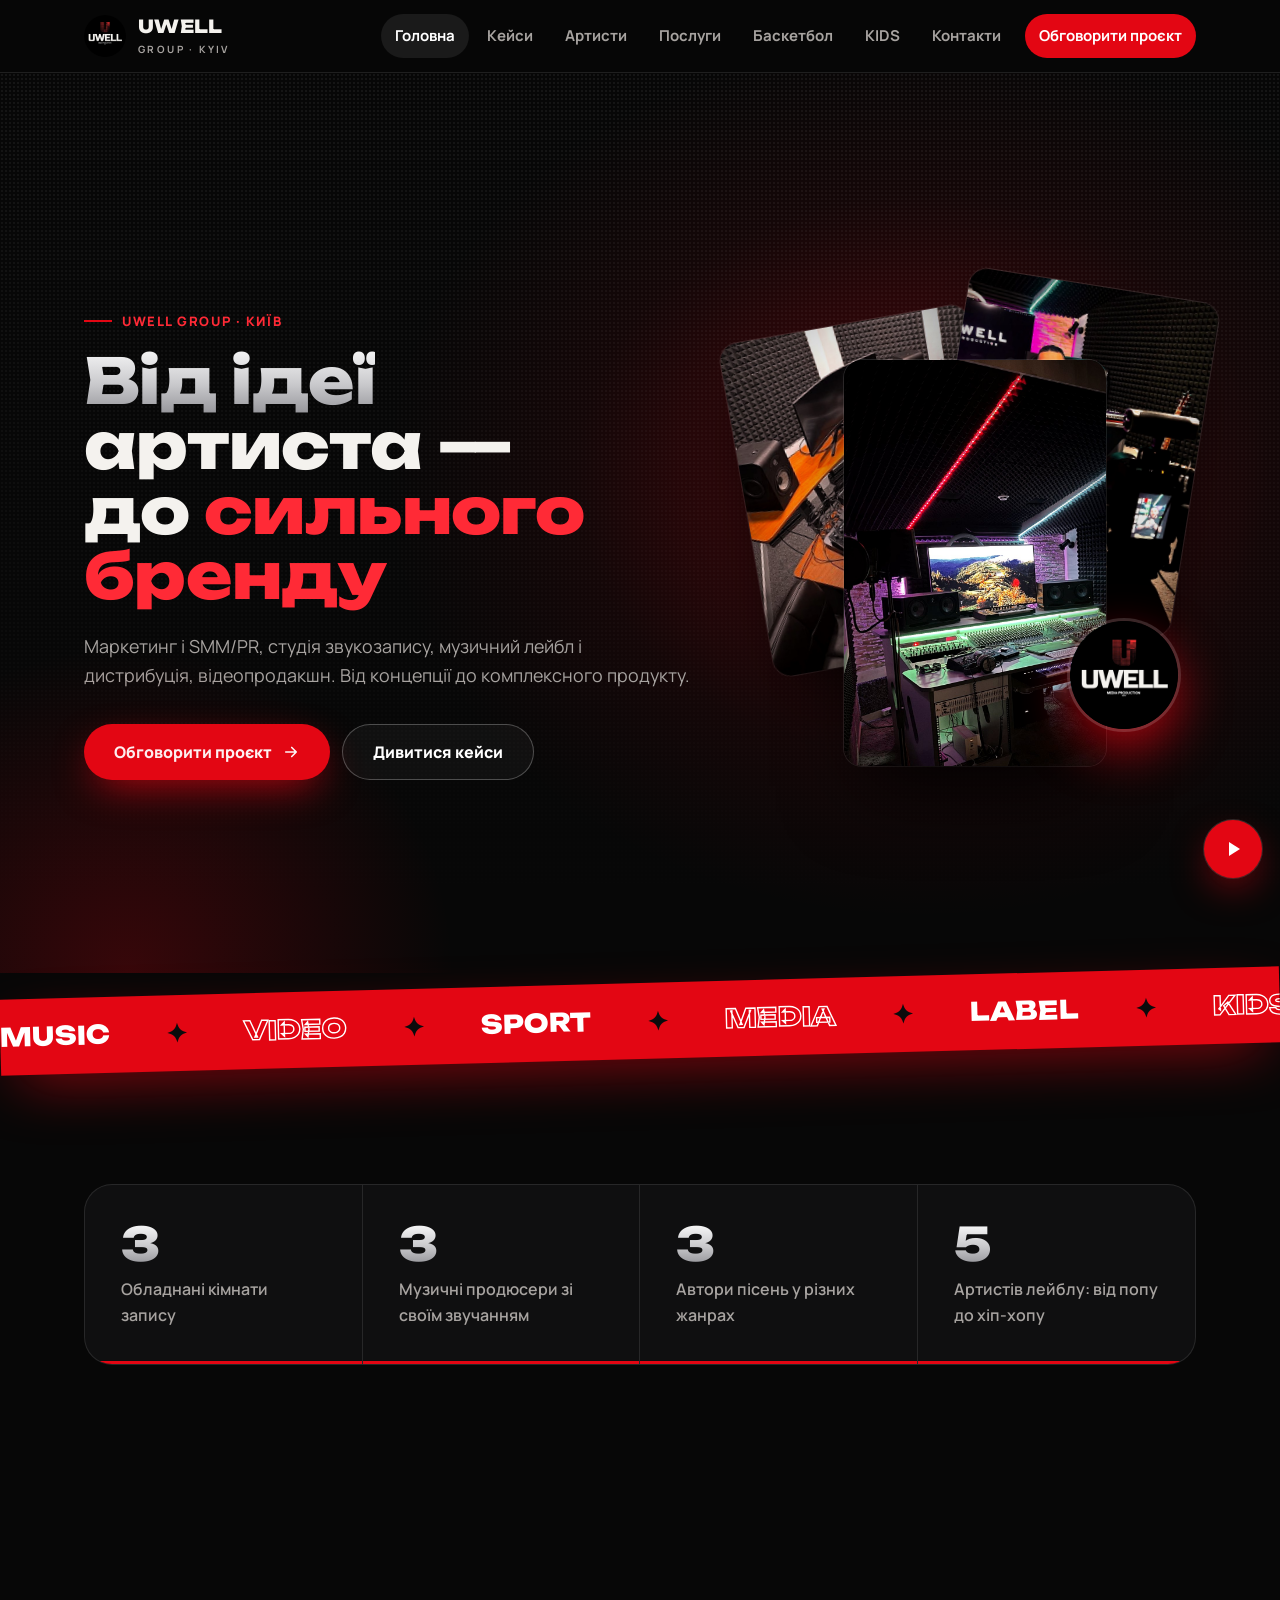
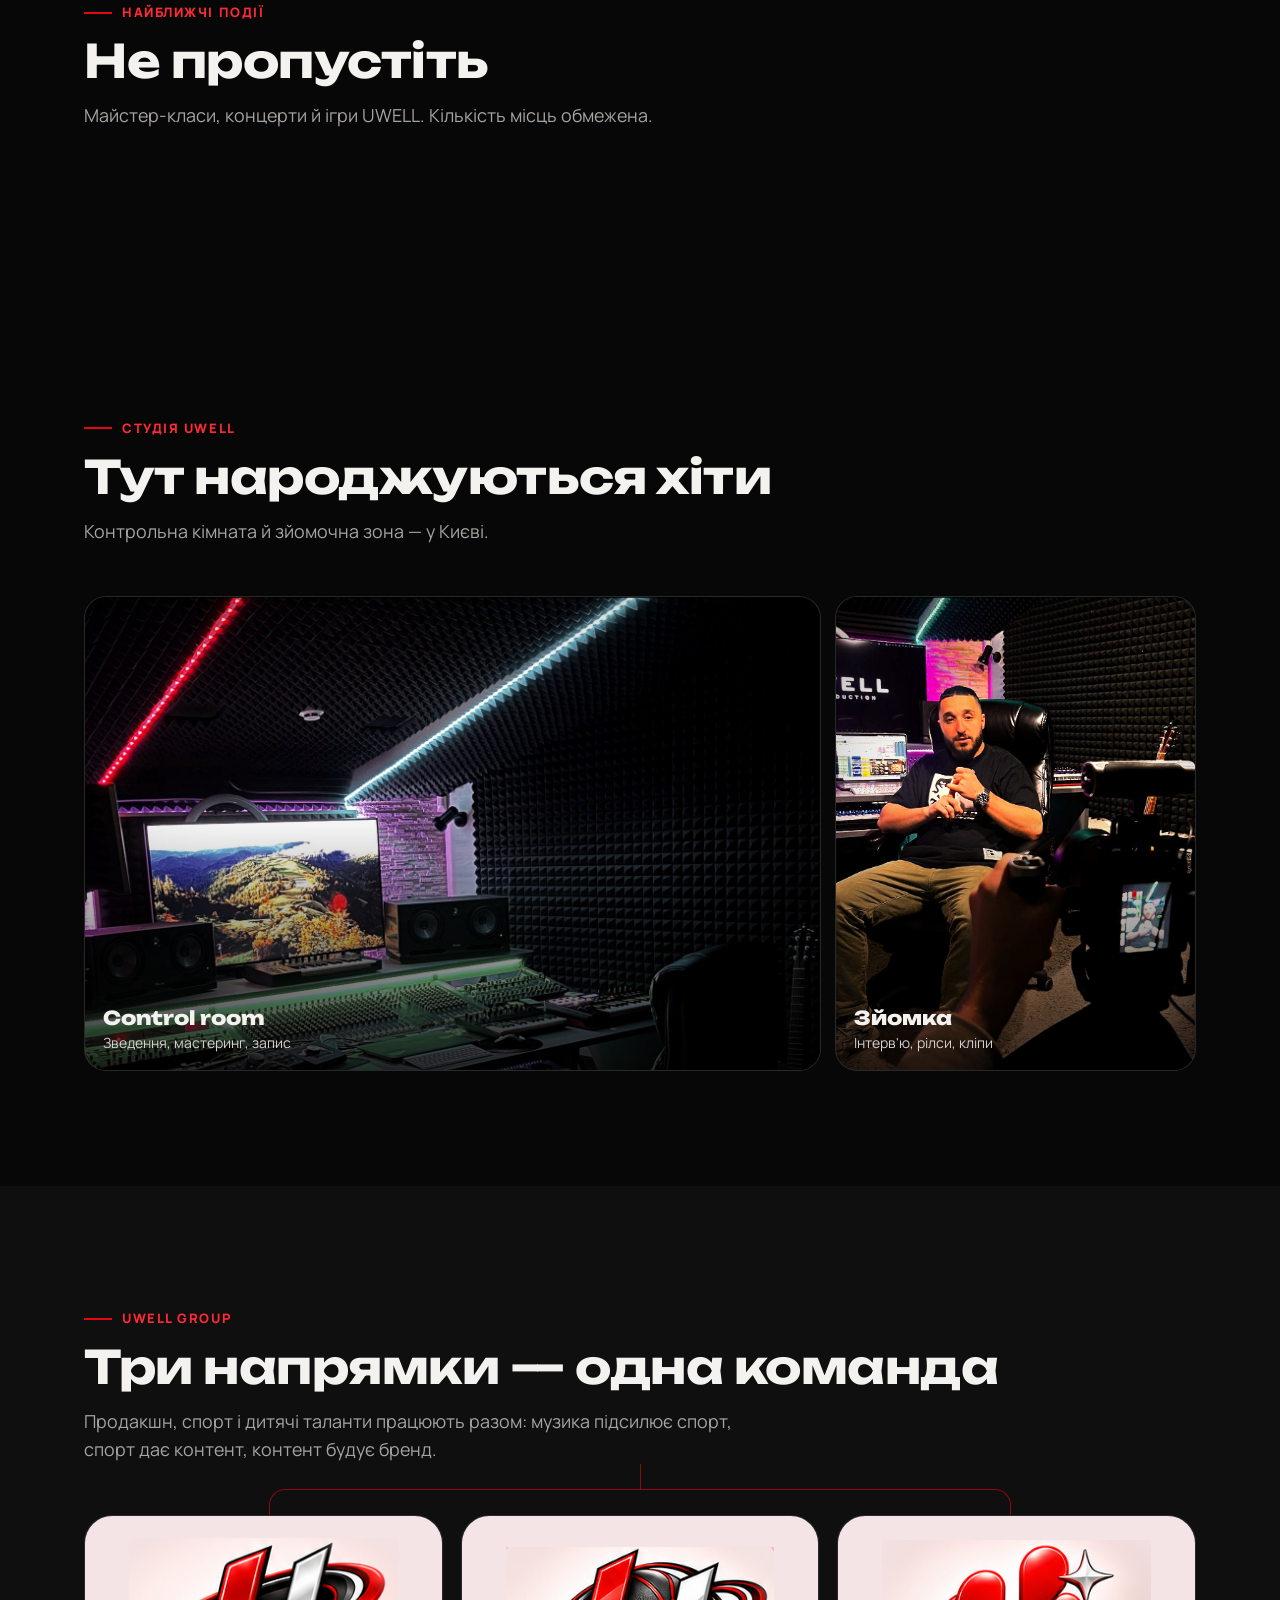
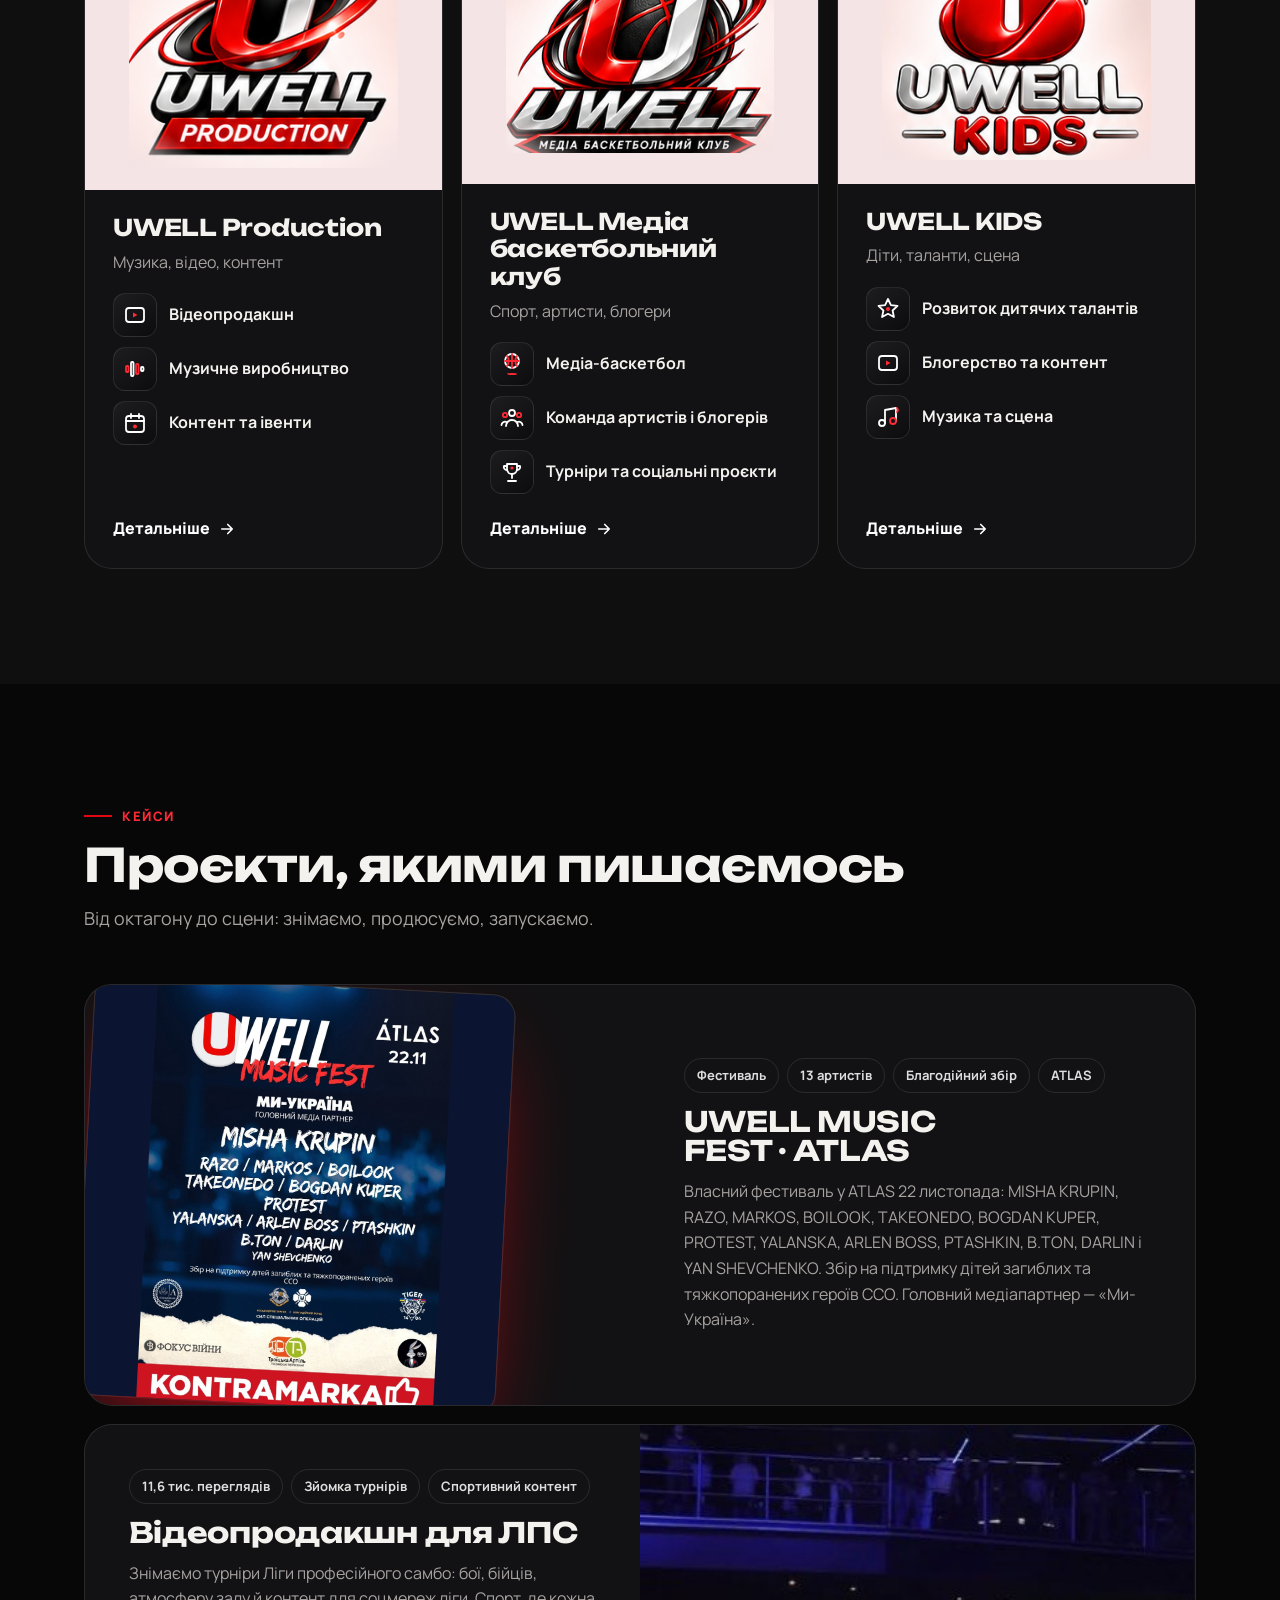
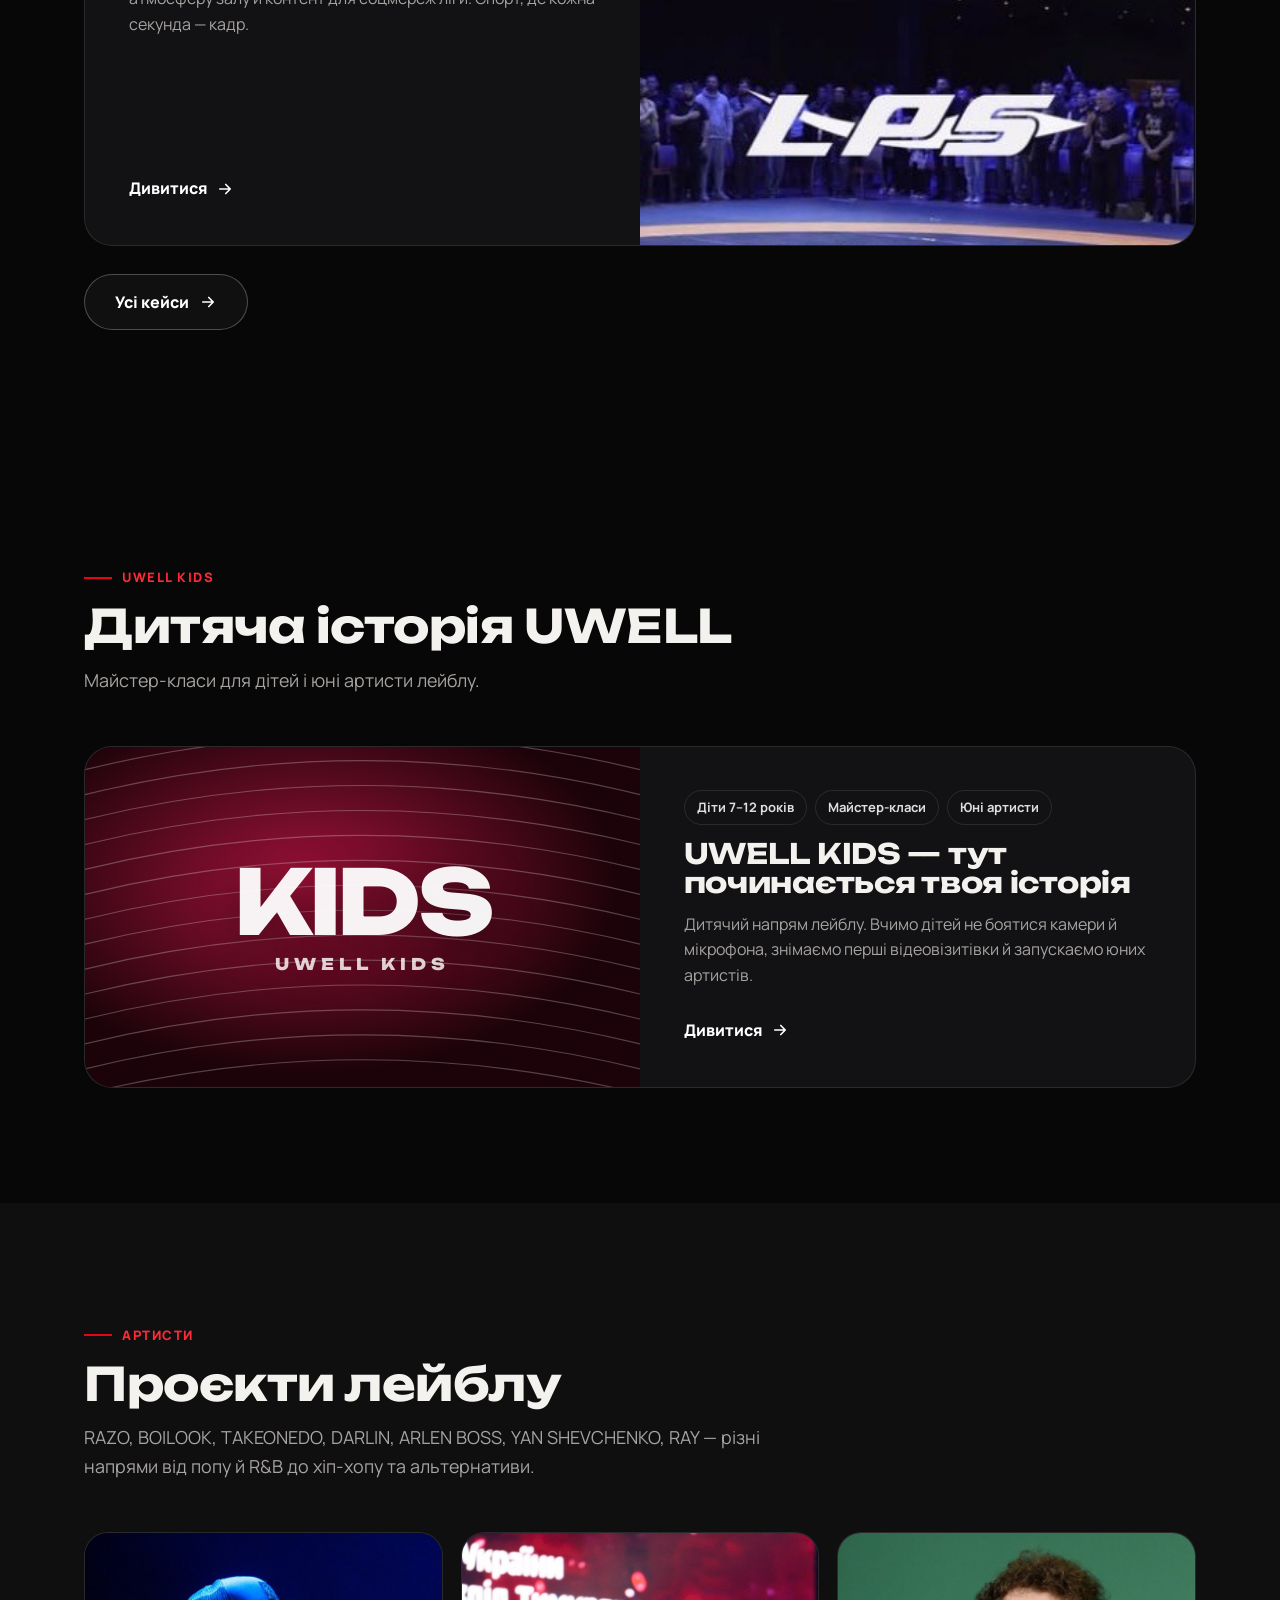
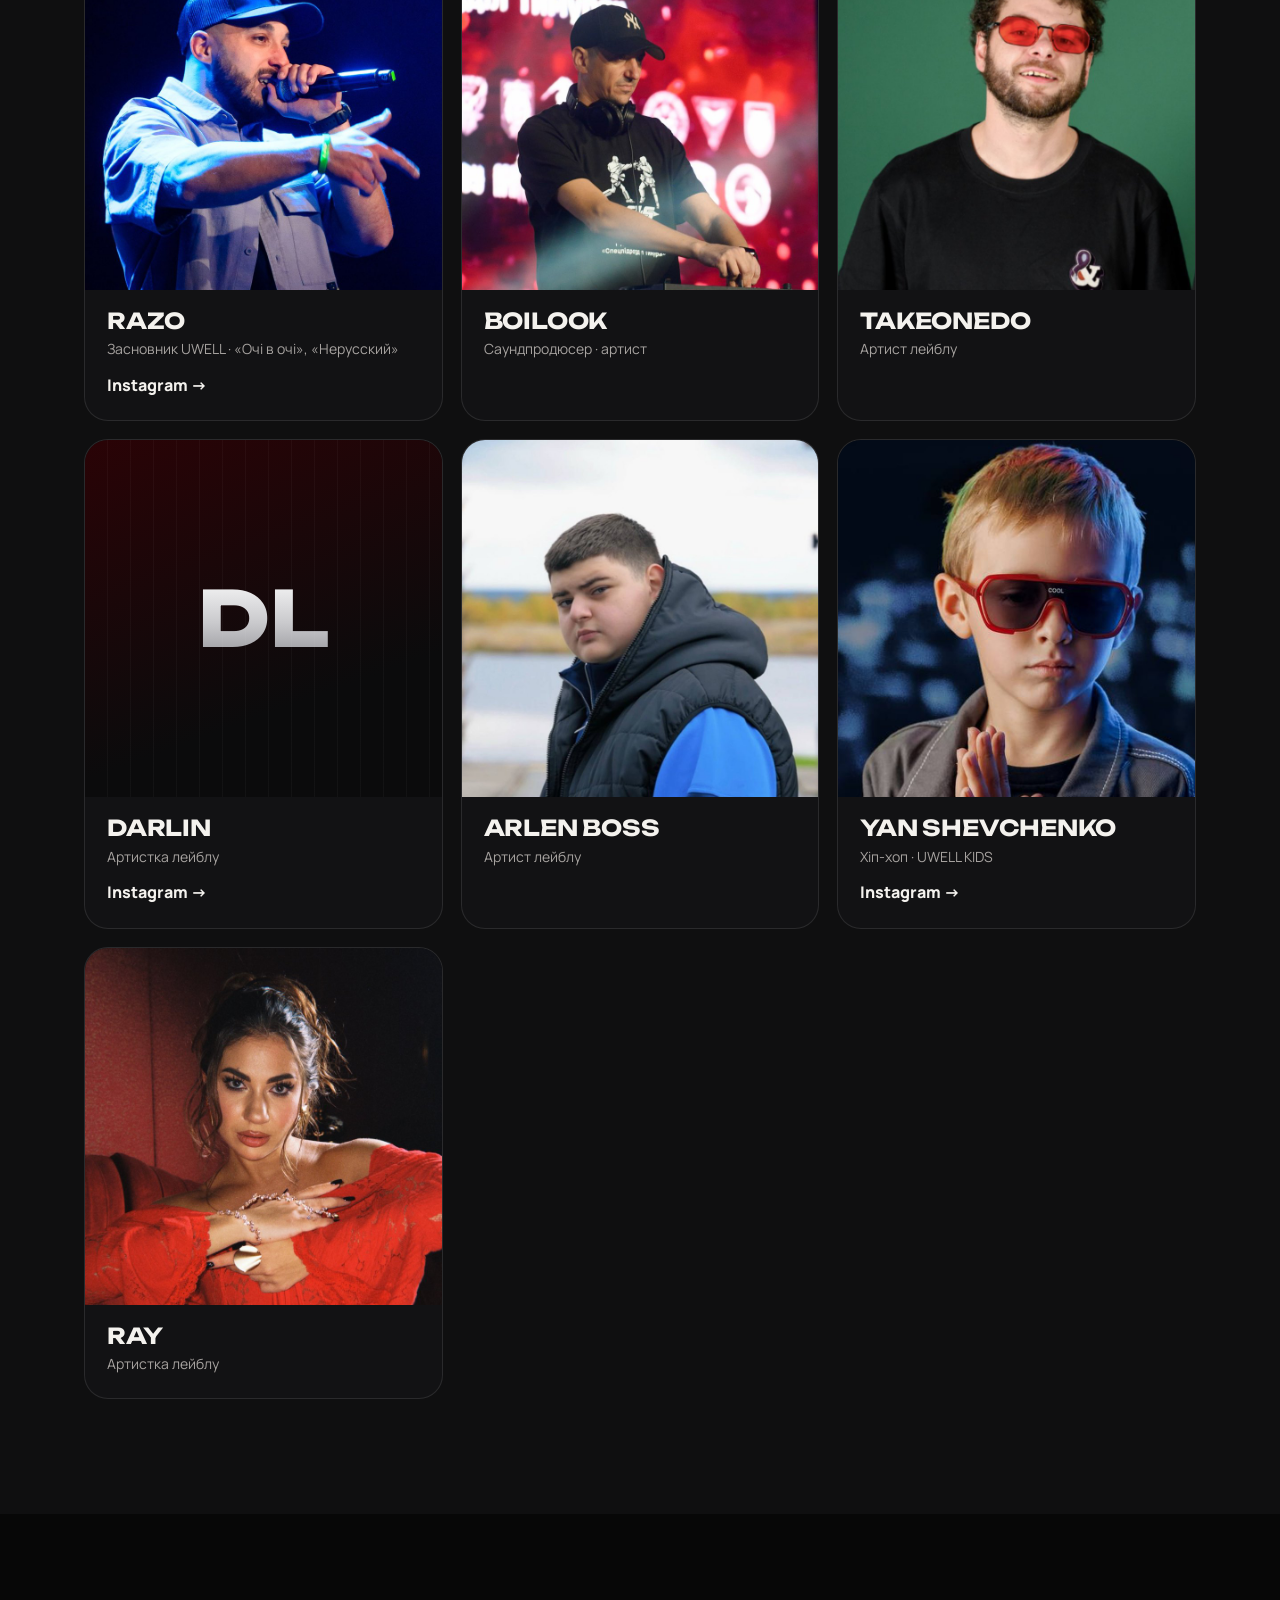
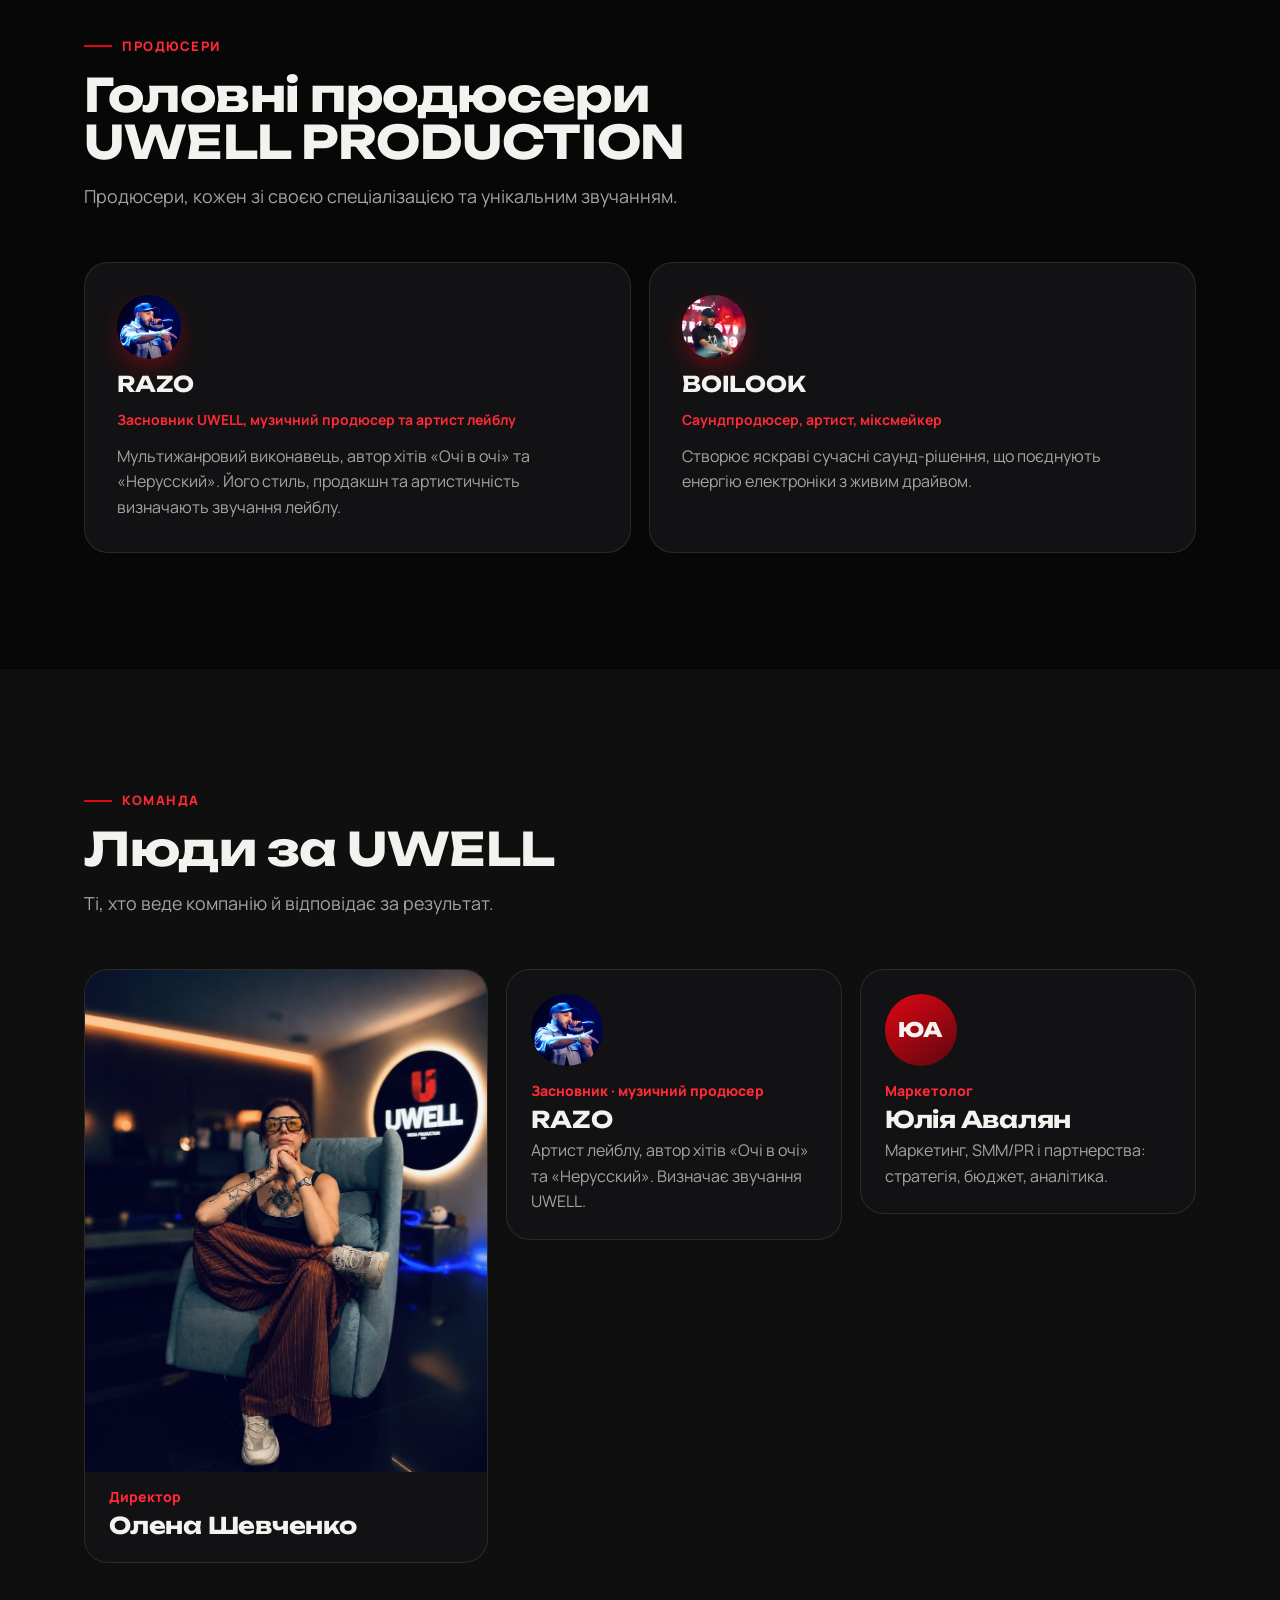
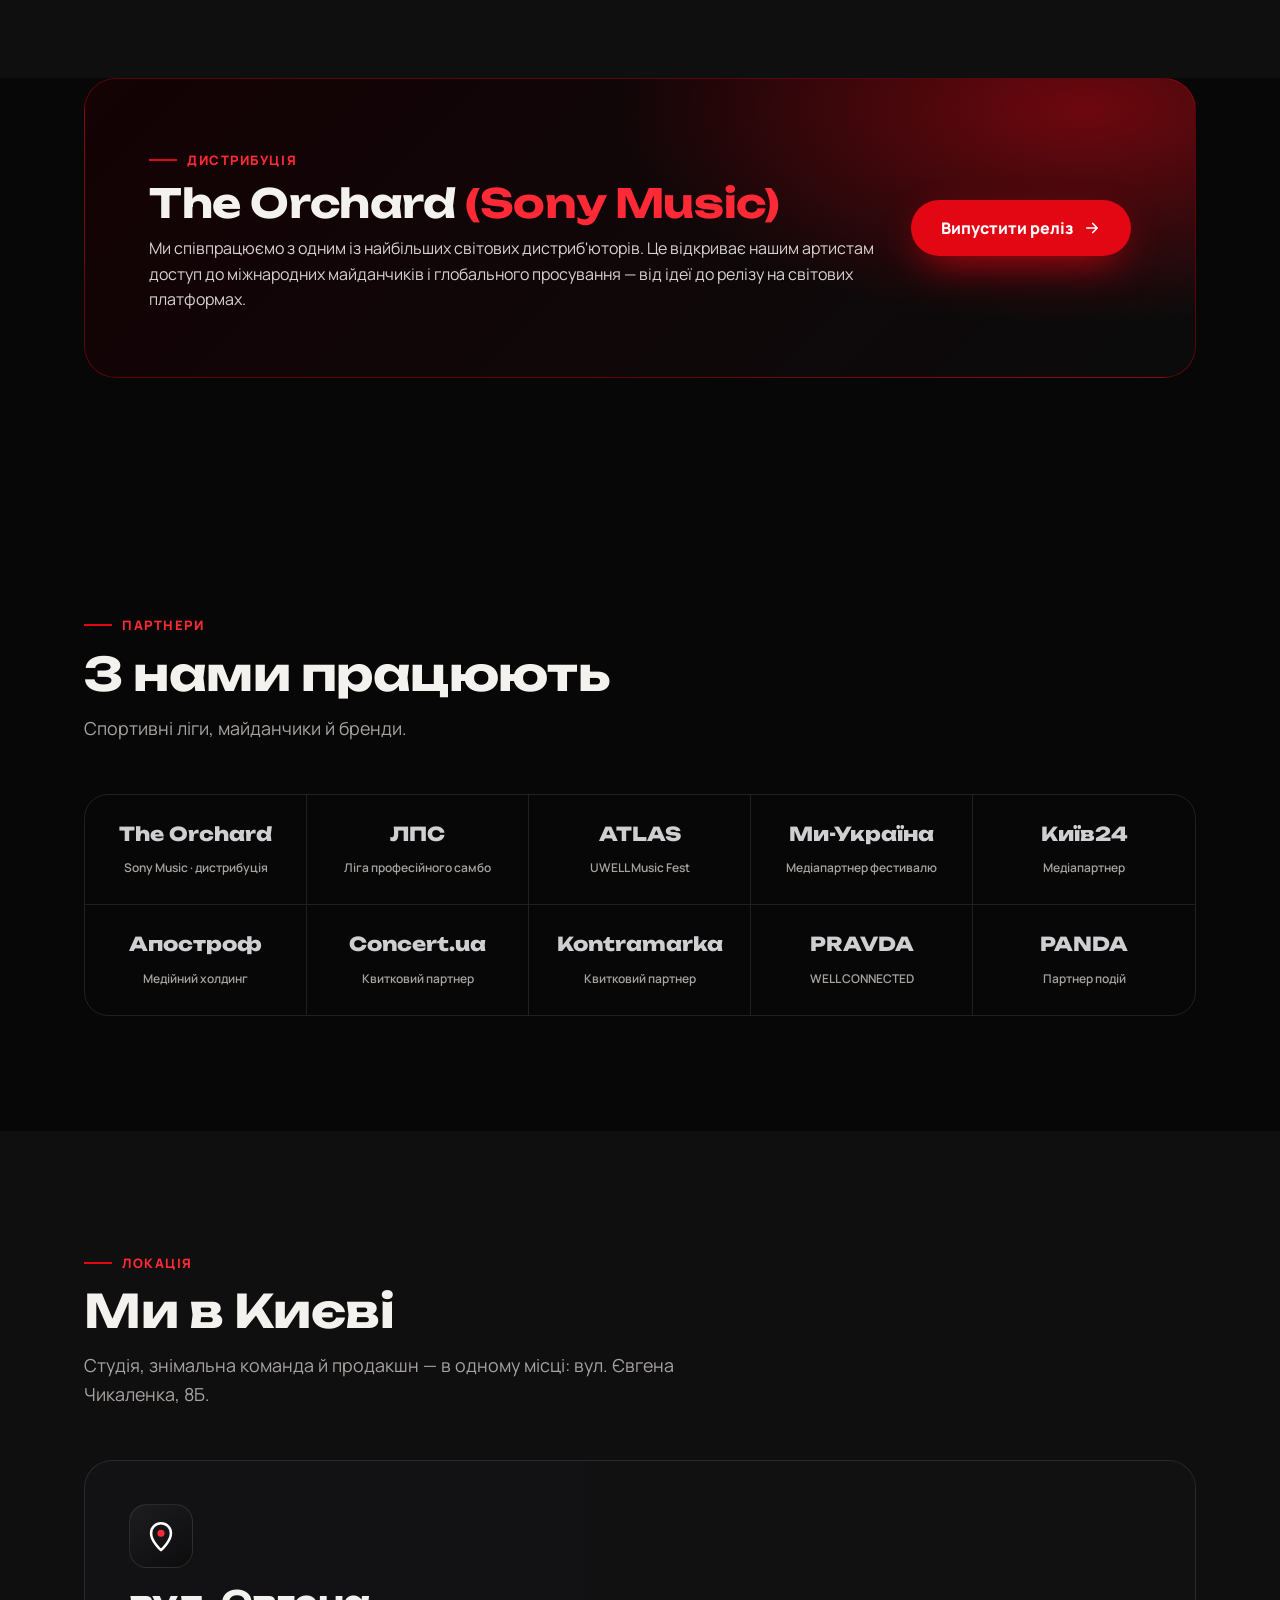
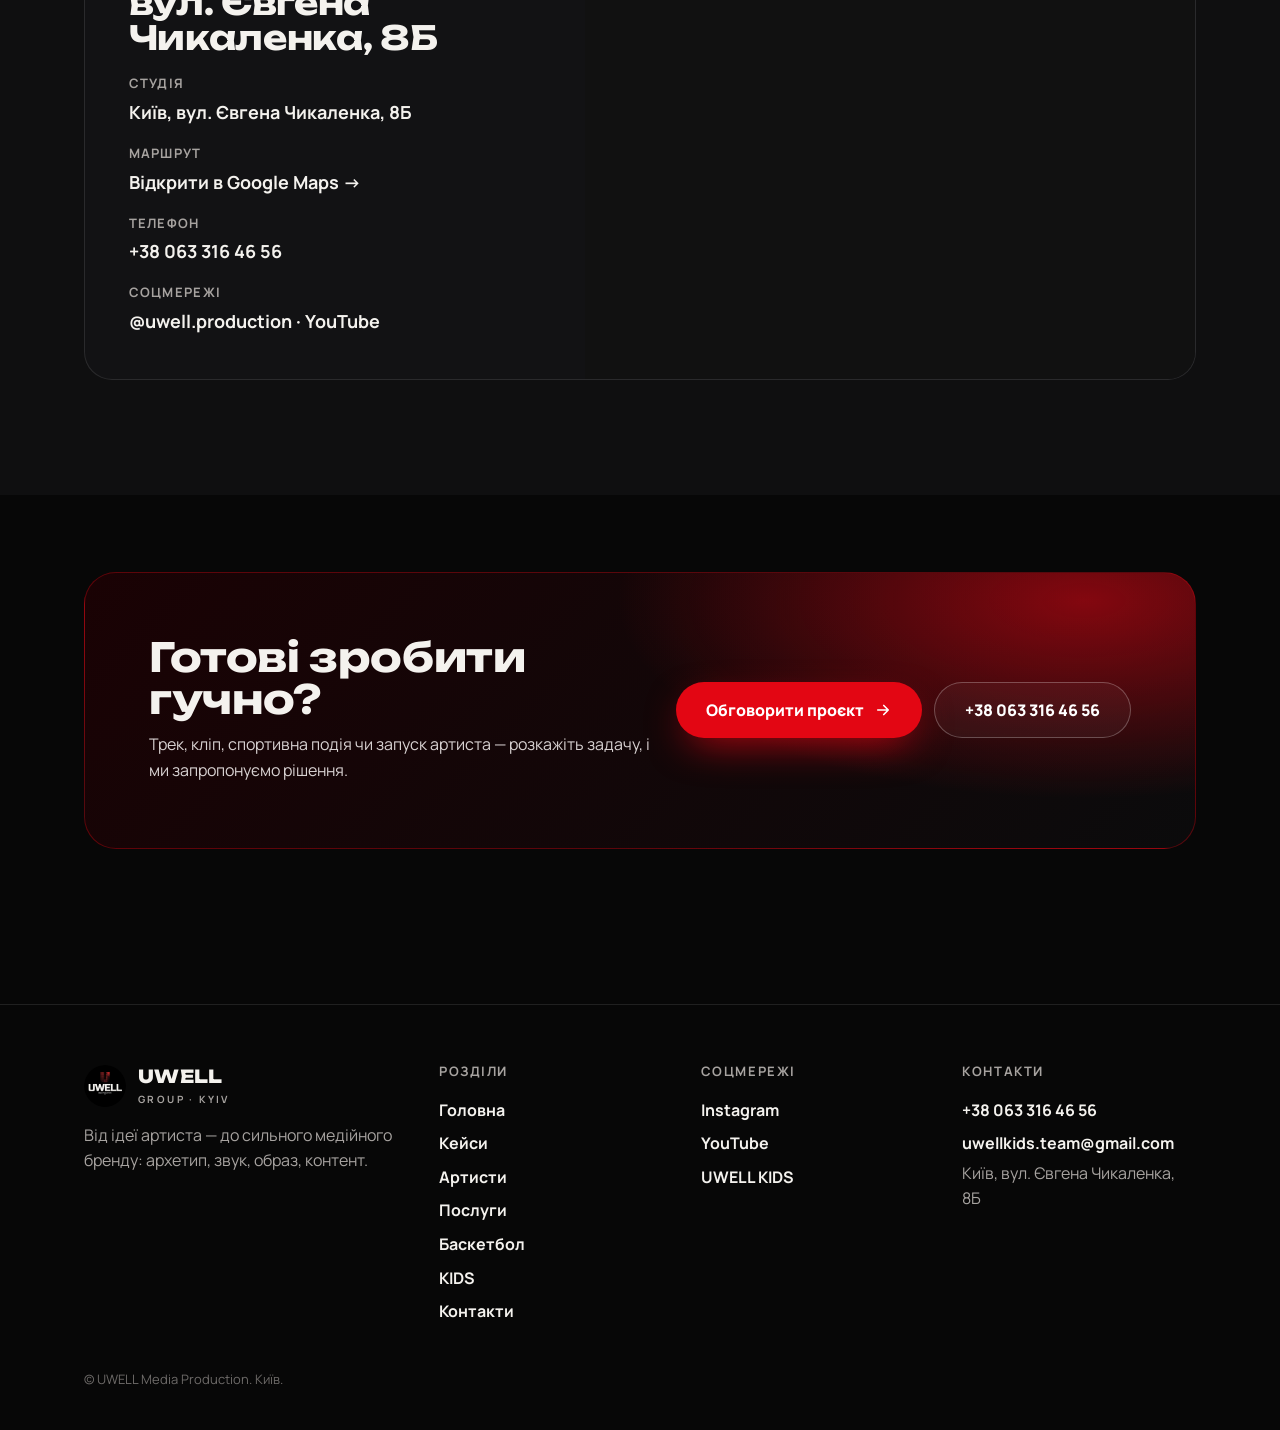
==== commit 388c2f5a: "Replace page player with a background music button One floating button on every page plays the label" ====
--- a/index.html
+++ b/index.html
@@ -12,7 +12,7 @@
 <link rel="icon" href="favicon.png">
 <link rel="preconnect" href="https://fonts.googleapis.com">
 <link href="https://fonts.googleapis.com/css2?family=Unbounded:wght@600;800&family=Manrope:wght@400;600;700;800&display=swap" rel="stylesheet">
-<link rel="stylesheet" href="style.css?v=6d96b367">
+<link rel="stylesheet" href="style.css?v=ff171145">
 </head>
 <body class="annc-on">
 <div class="progress" id="prog"></div>
@@ -106,5 +106,6 @@
 }
 </script>
 
+<script src="music/player.js?v=1"></script>
 </body>
 </html>
--- a/style.css
+++ b/style.css
@@ -486,3 +486,9 @@
 /* never let decorative layers swallow clicks */
 .card::after,.card::before,.div::before,.artist::before,.artist .ph::before,.hero::before,.hero::after,.gal figure::after,.gal figure::before,.phead.arena::after,.case .vis .shade,.case .vis svg.bg,.grain{pointer-events:none}
 .card>a,.card .btn,.card .more,.cta-band .btn,.tm .btn,.pack .btn,.event .btn{position:relative;z-index:2}
+/* phones & in-app browsers: header stays at the top of the page and scrolls away normally */
+@media(max-width:820px){
+ .topwrap{position:relative;top:auto;padding-top:0}
+ .topwrap::before{display:none}
+ .mnav.open,body.annc-on .mnav.open{position:absolute;inset:100% 0 auto}
+}
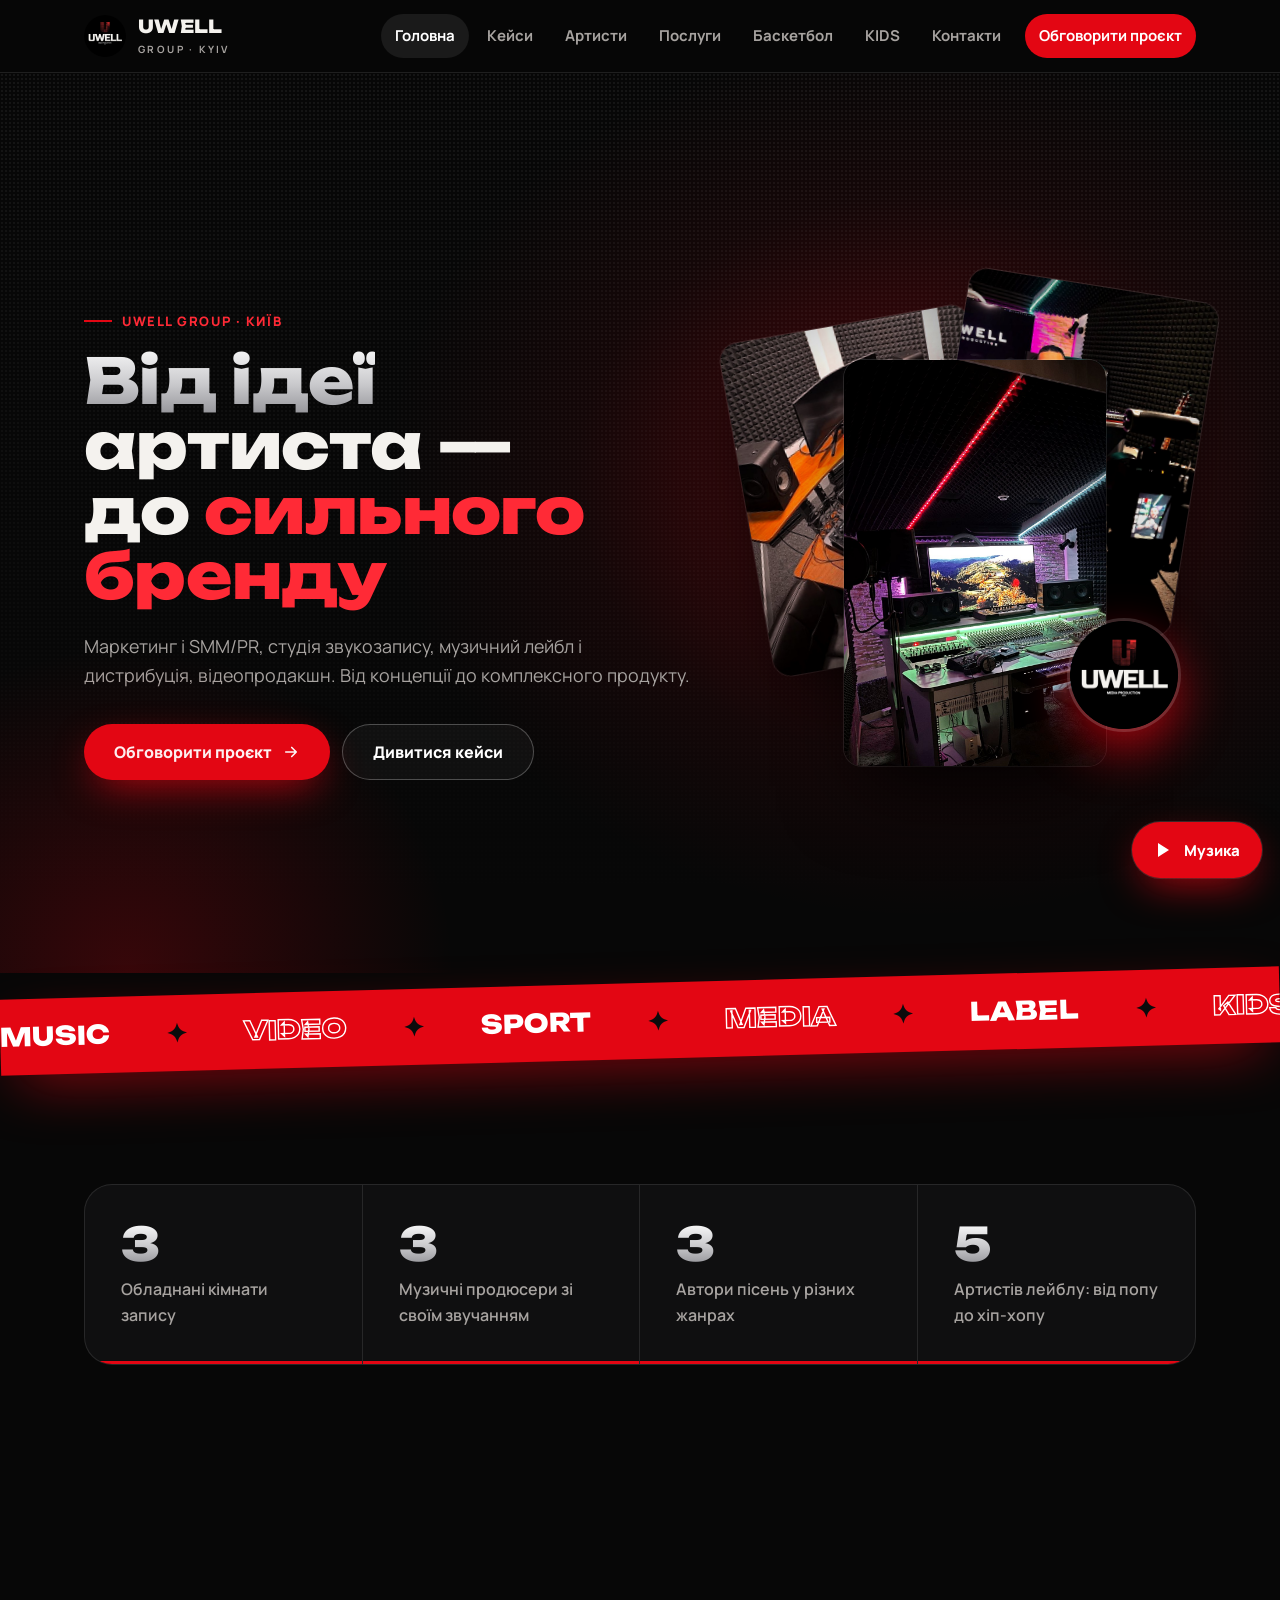
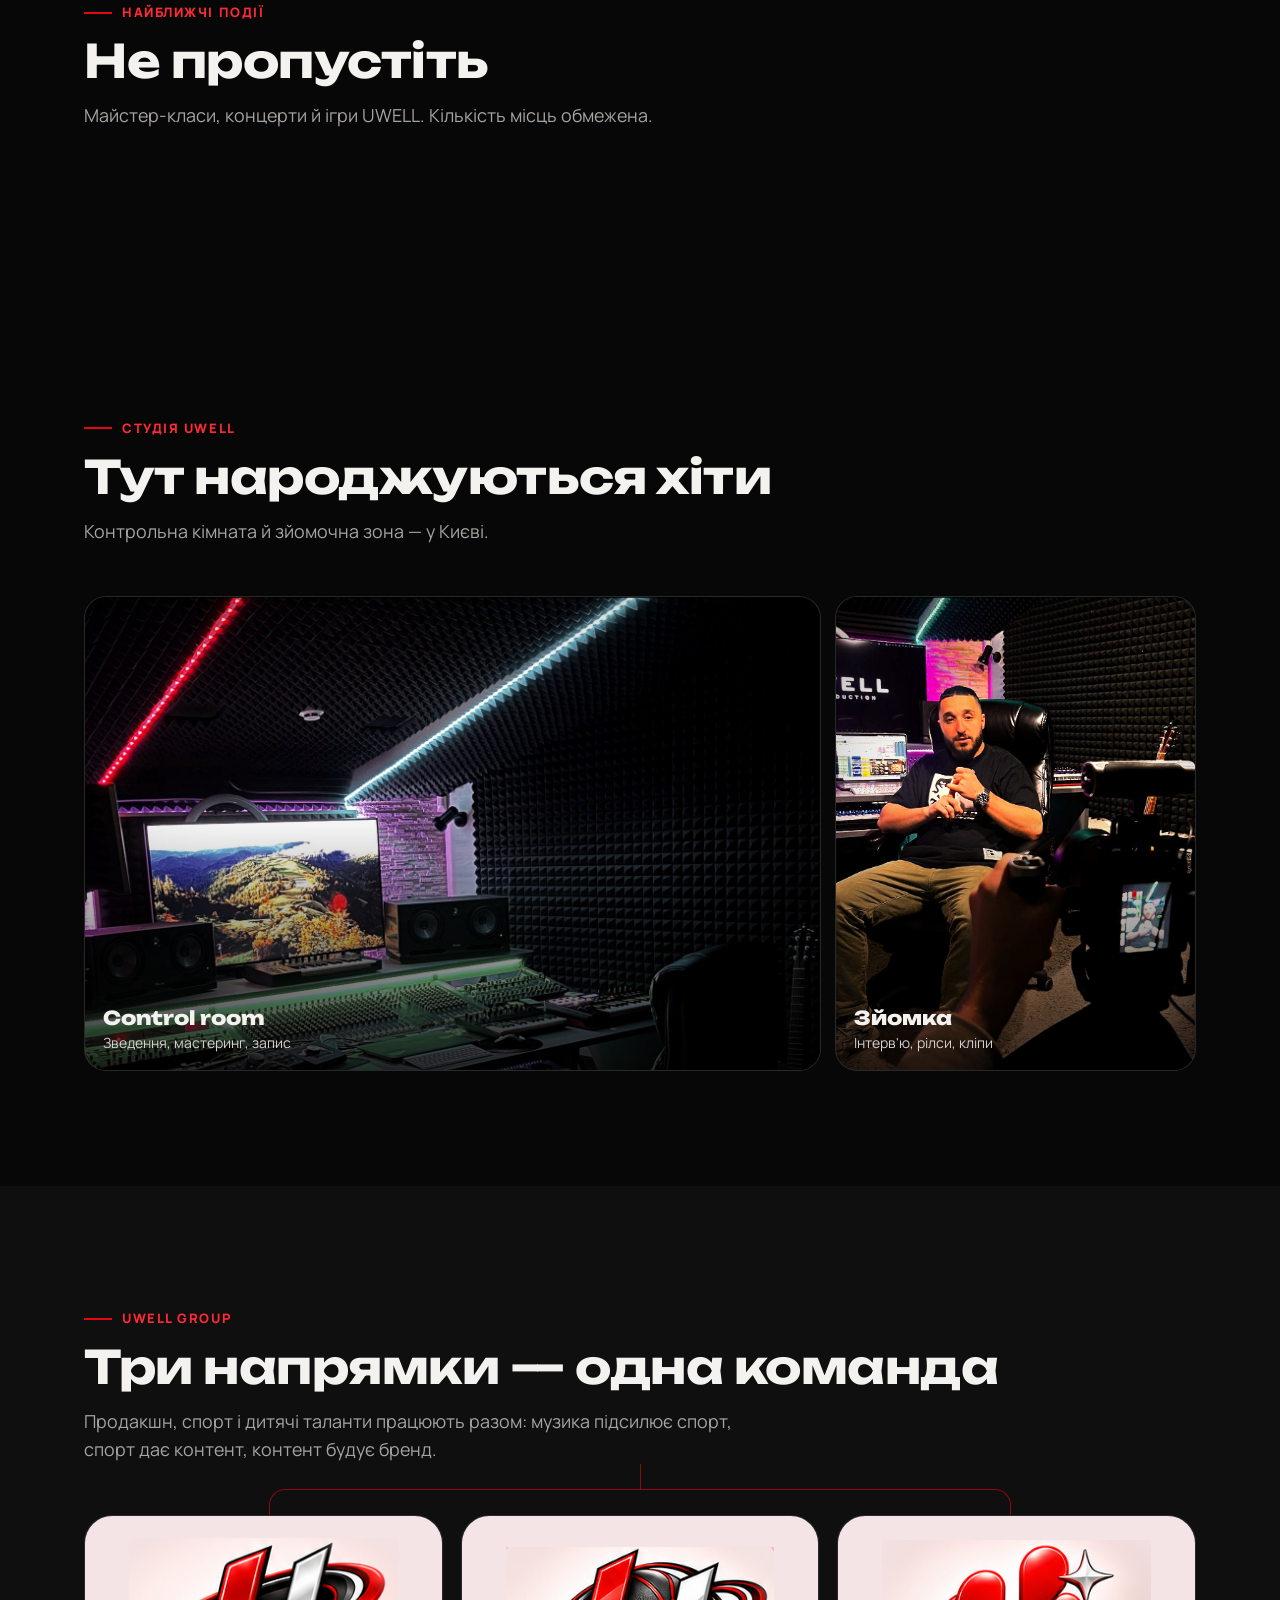
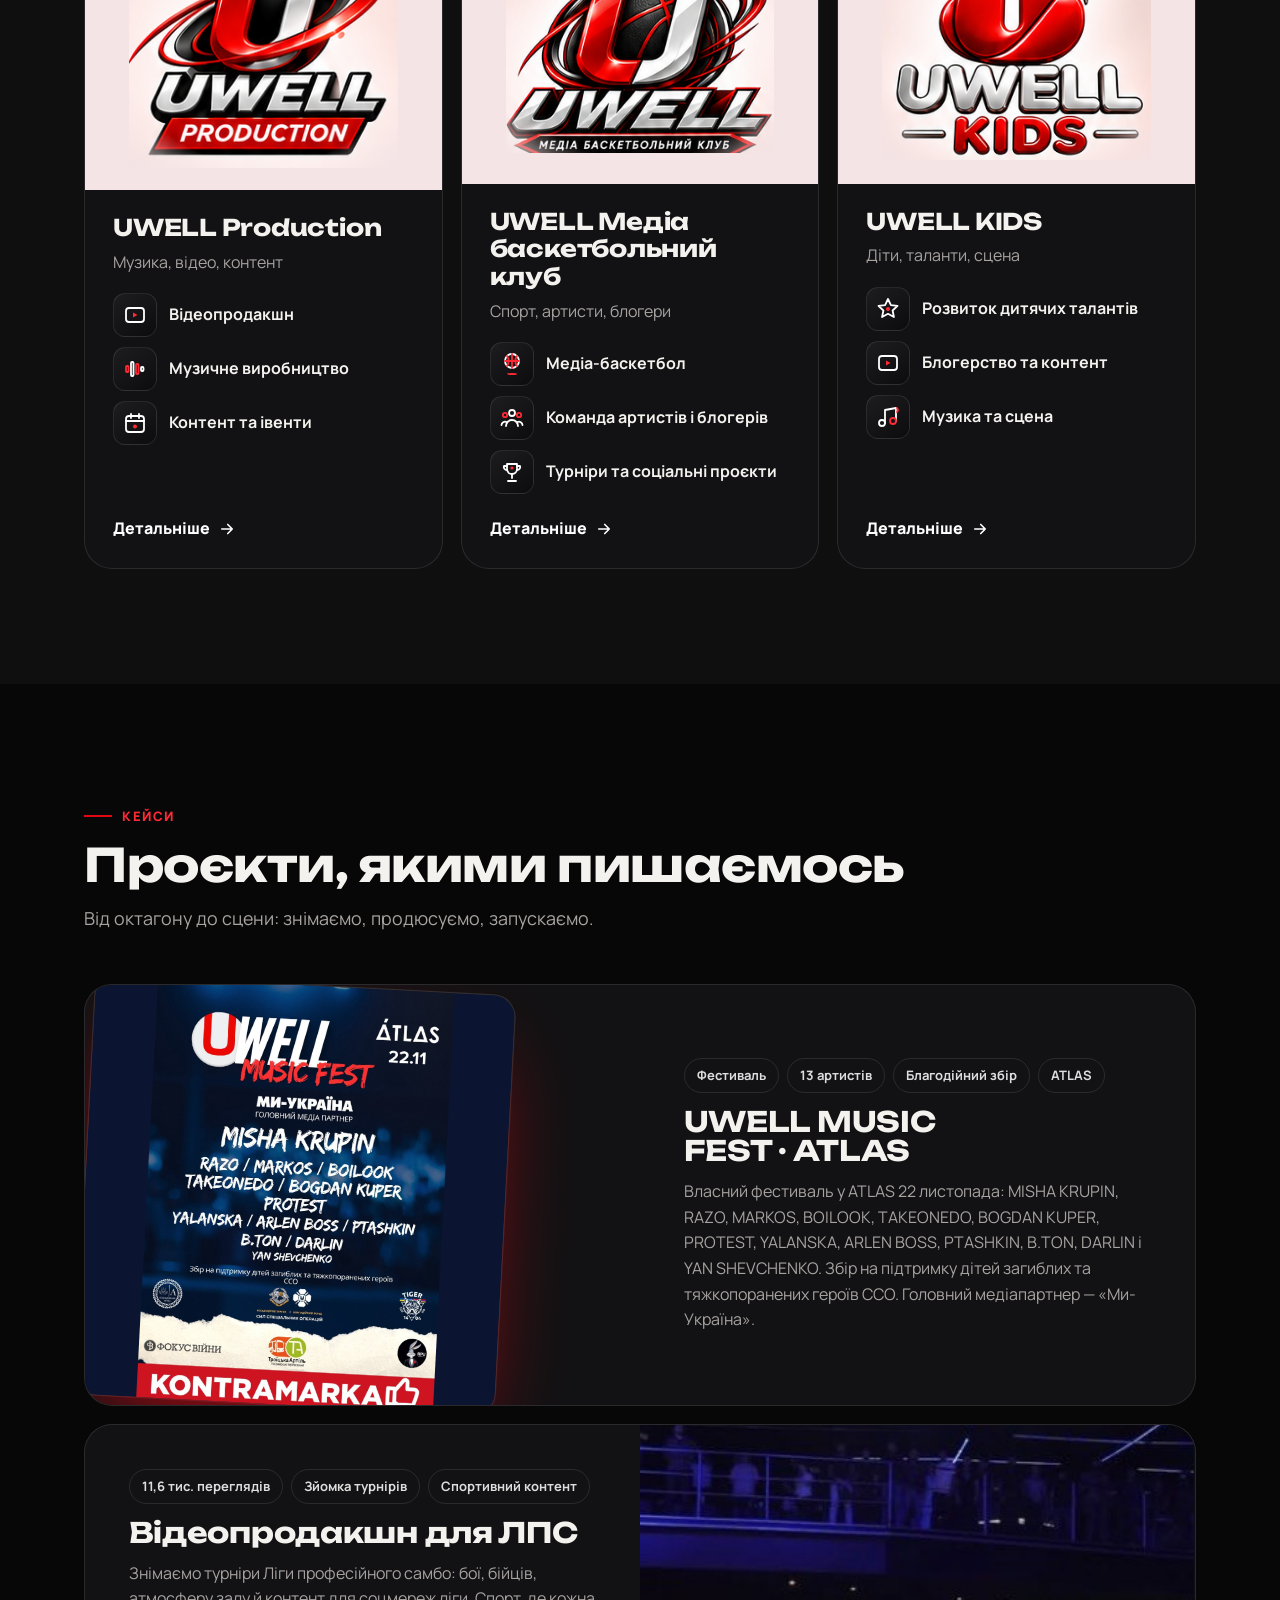
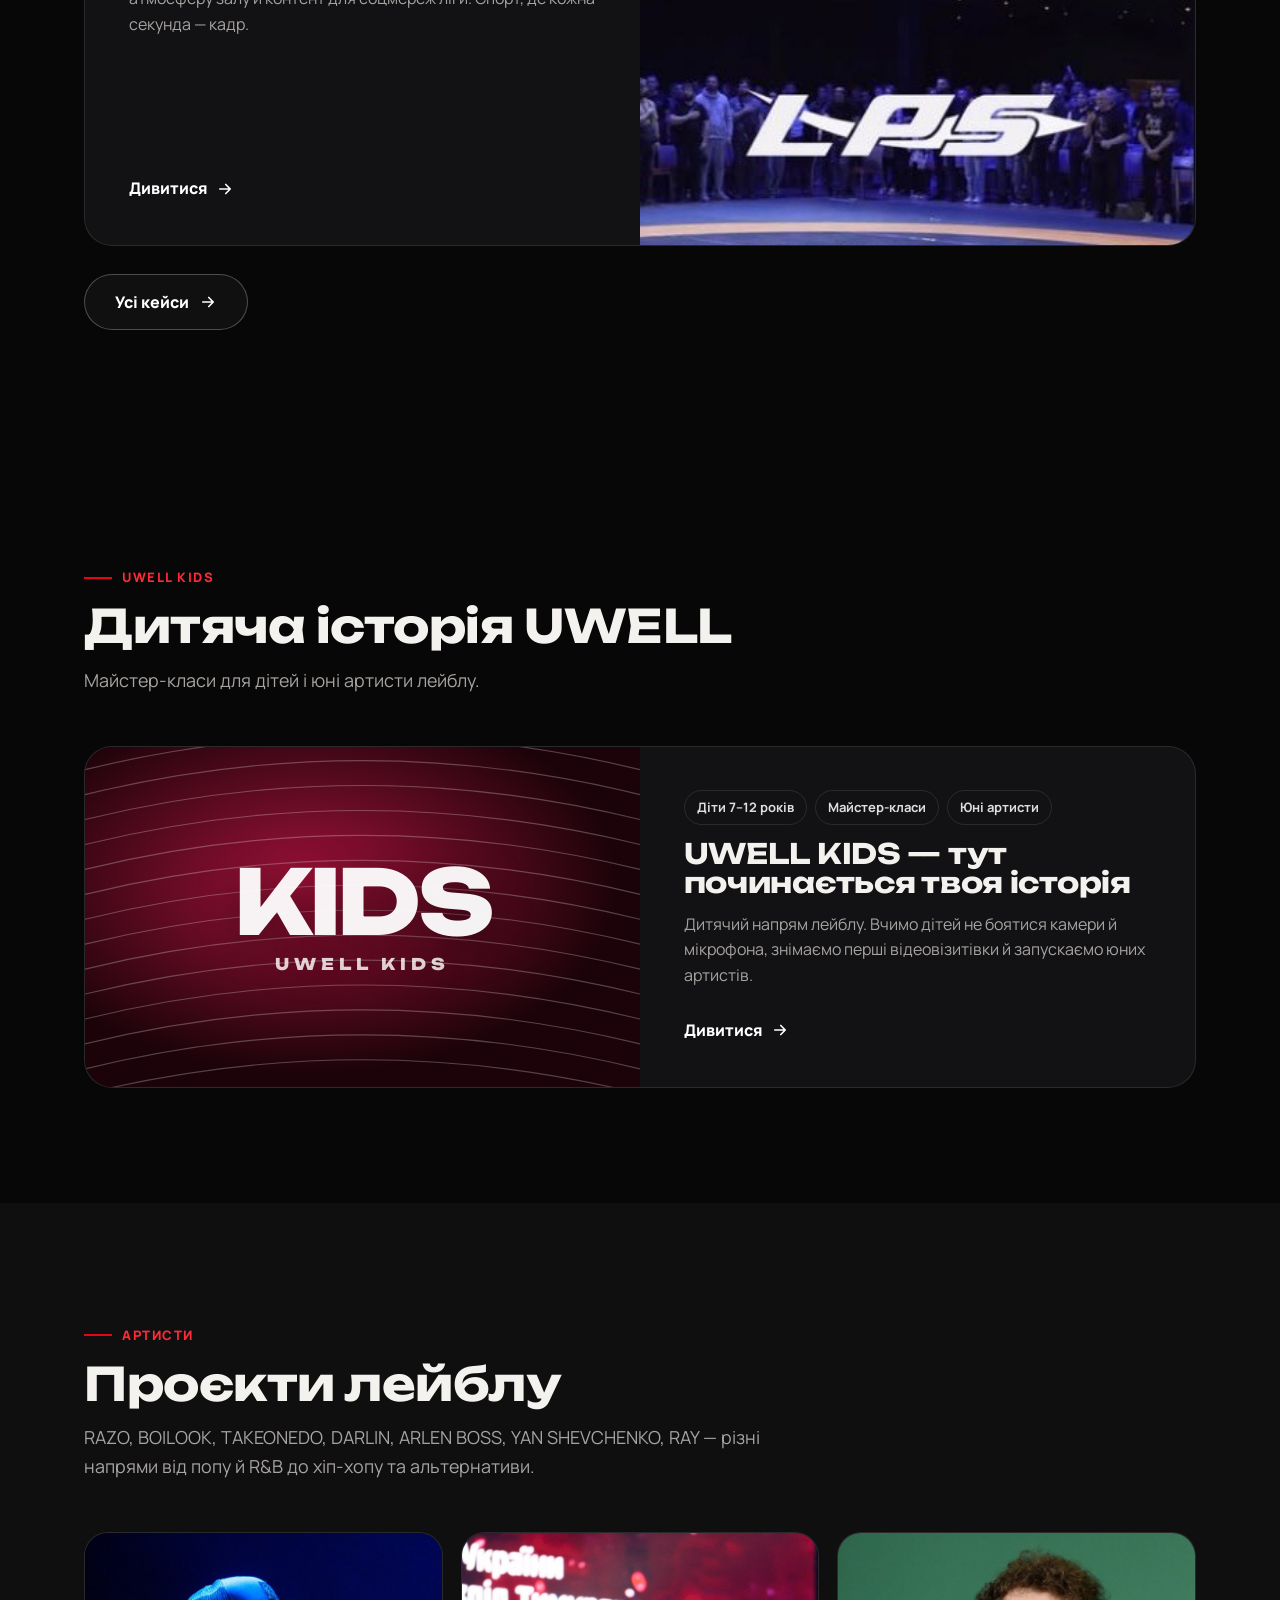
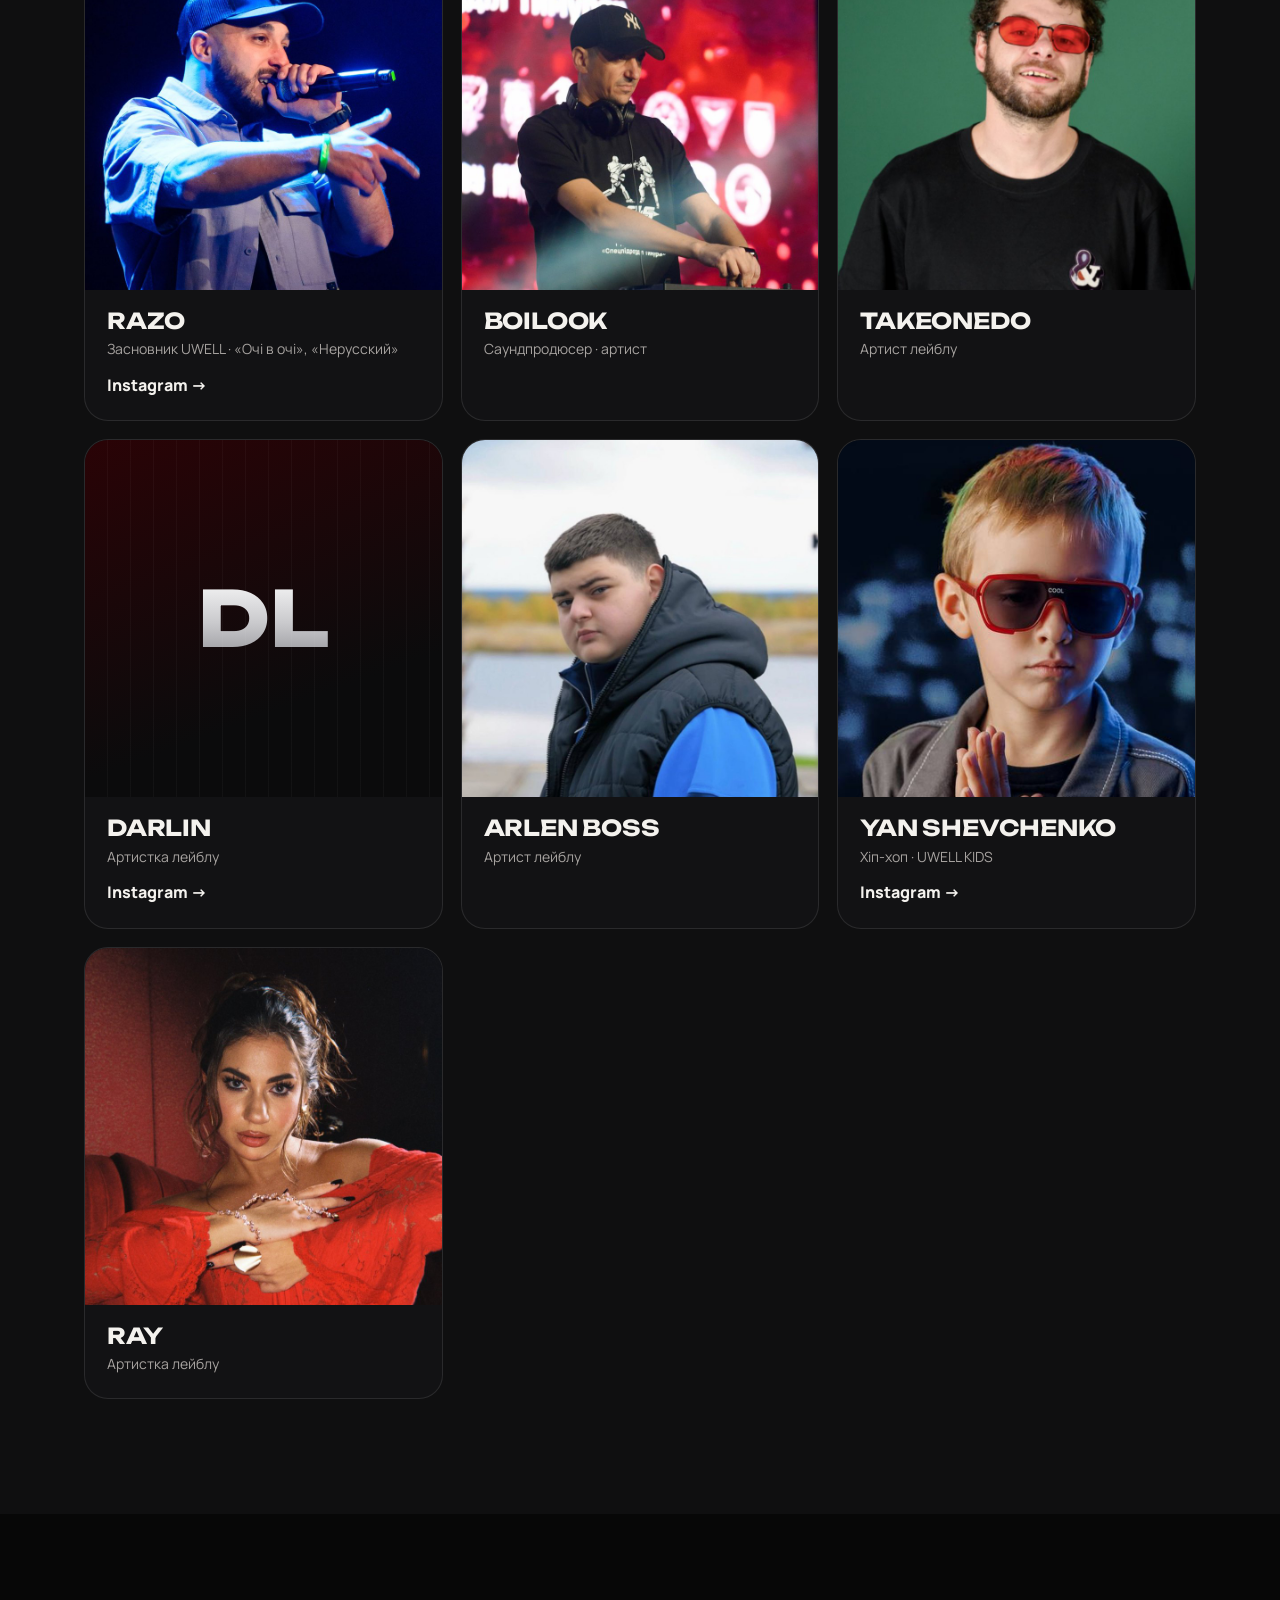
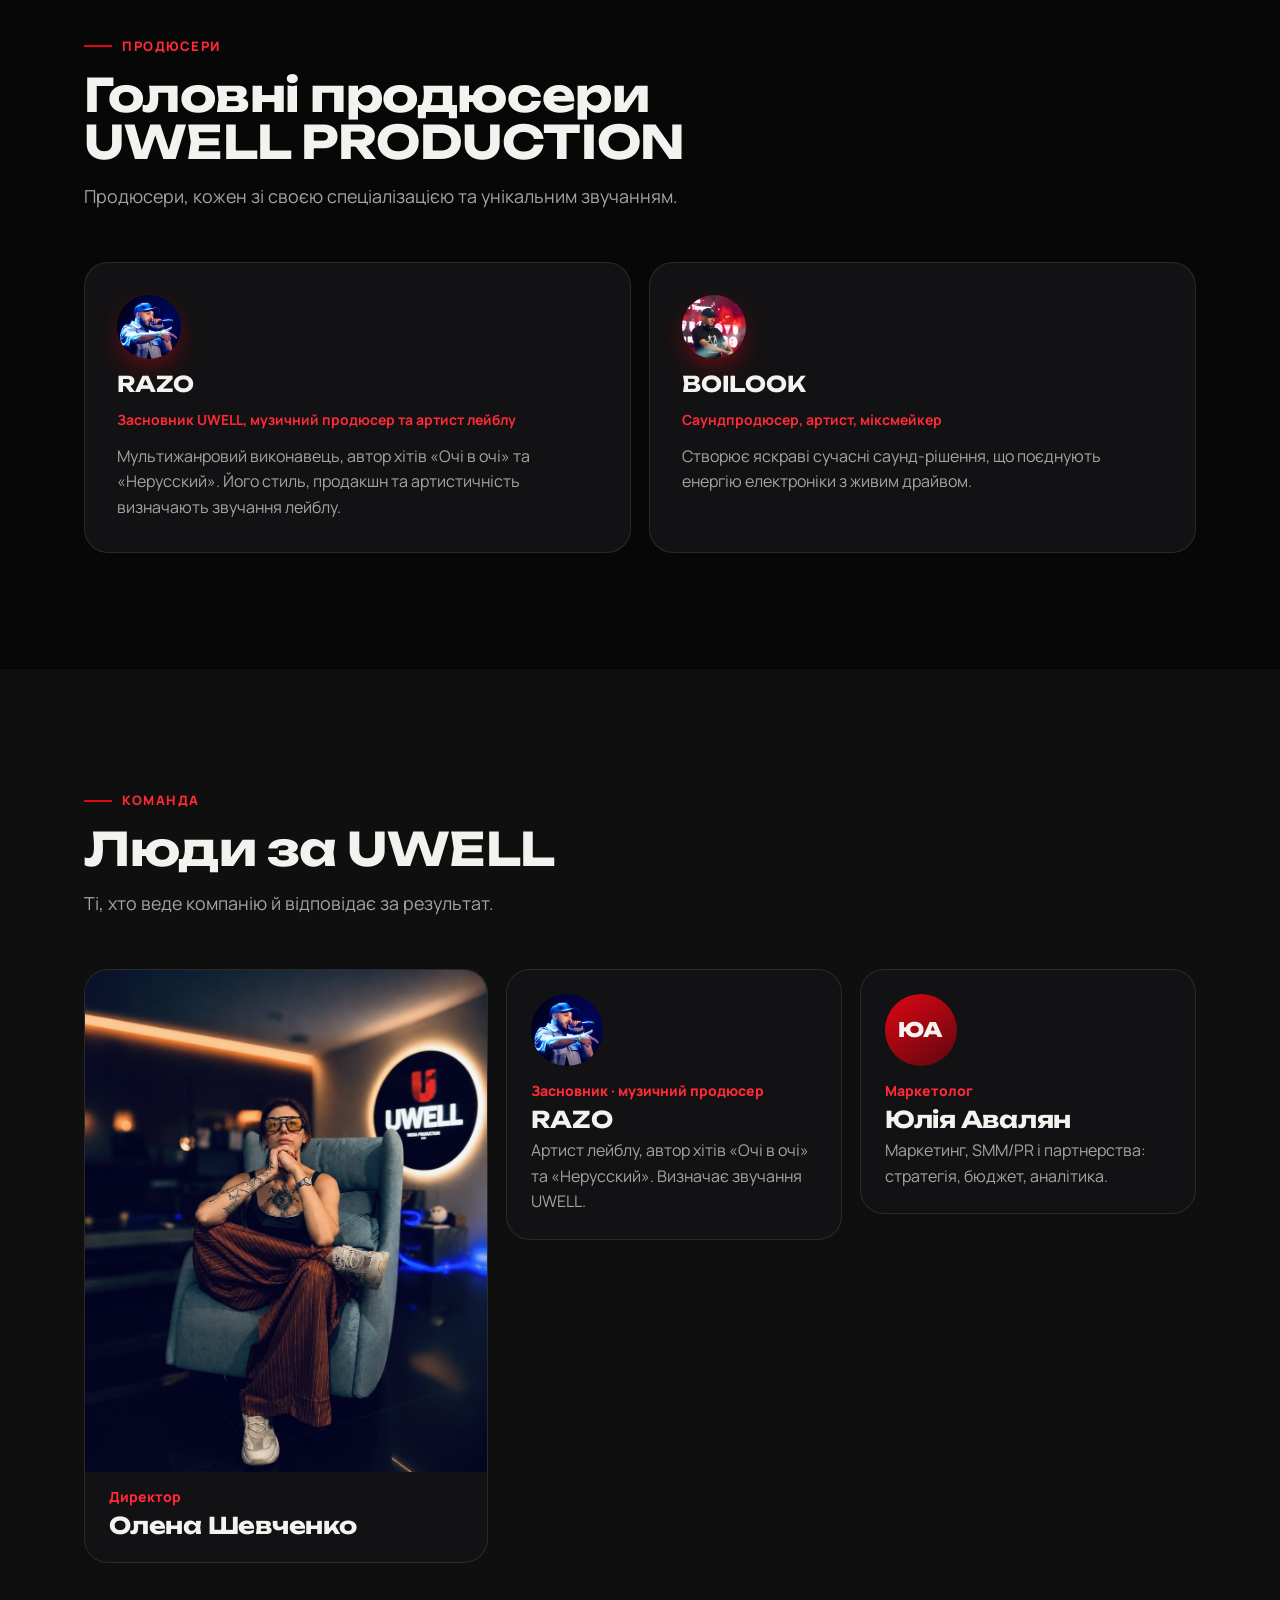
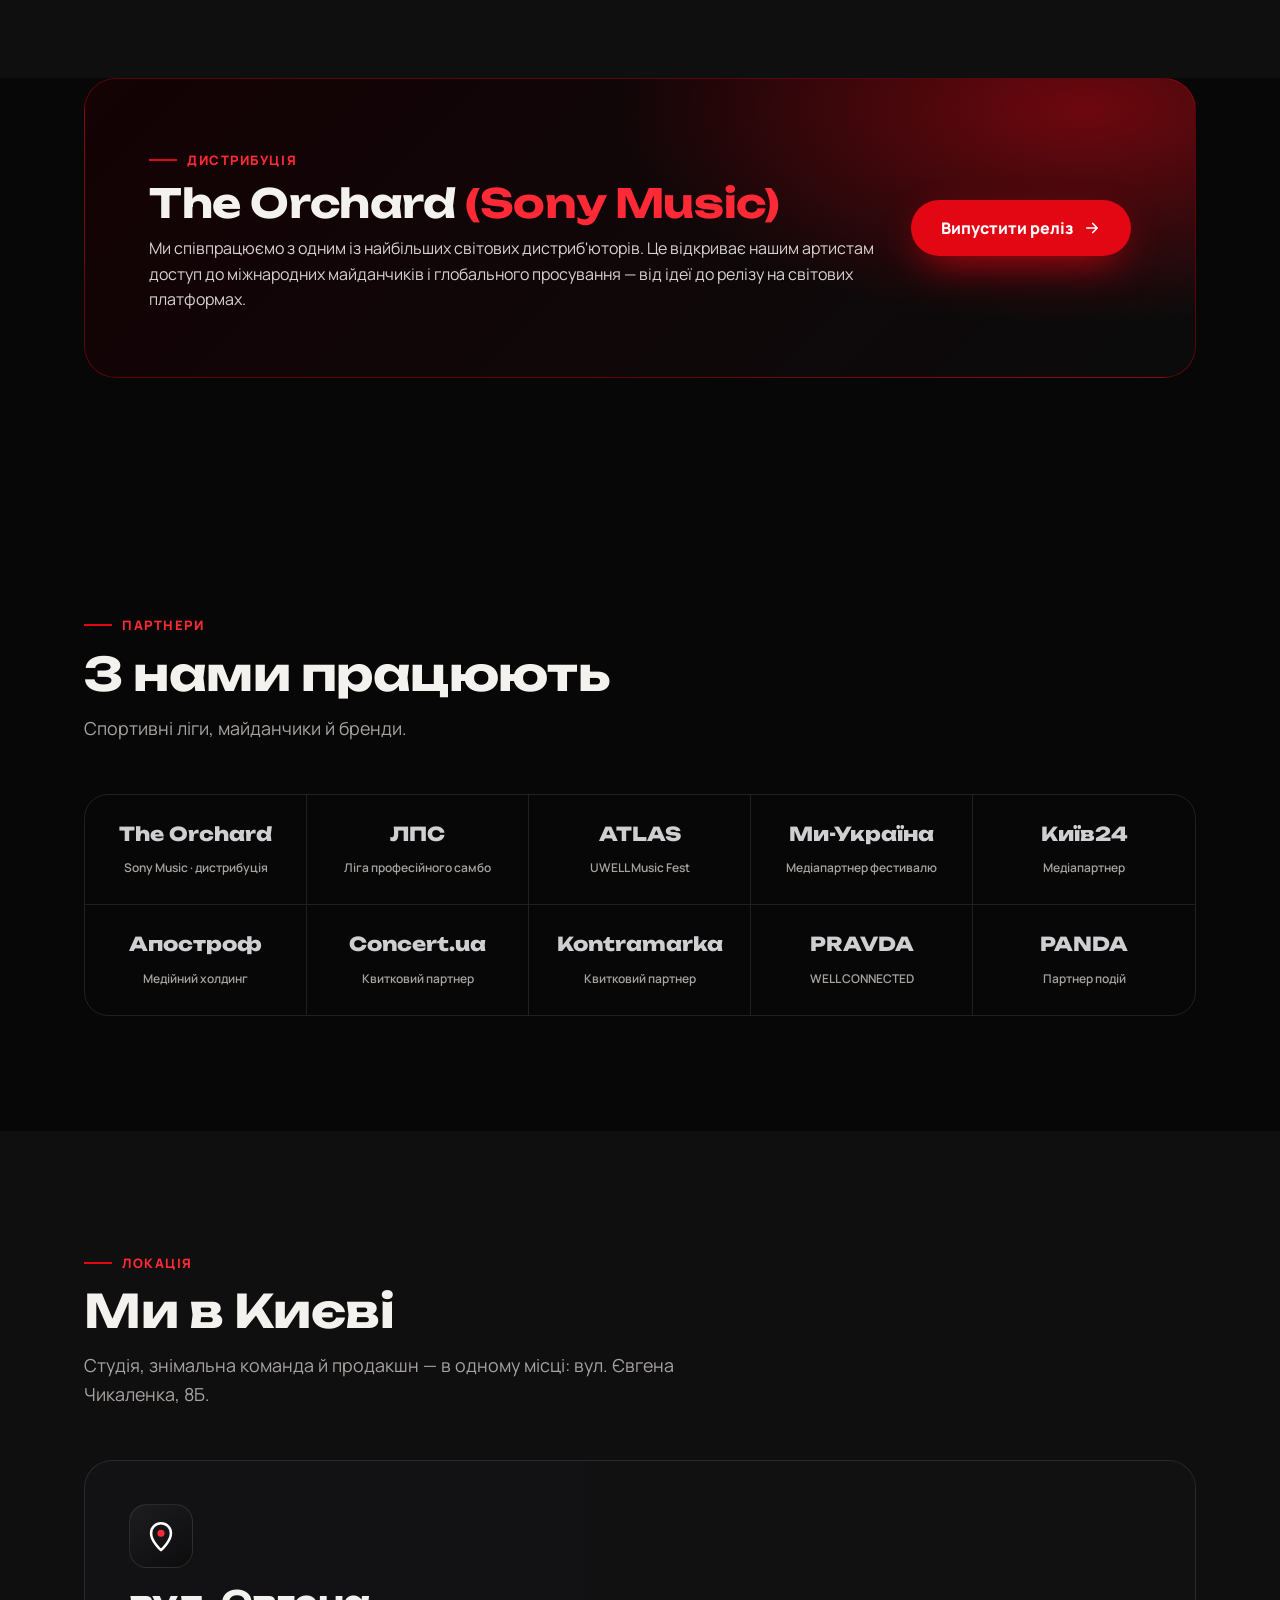
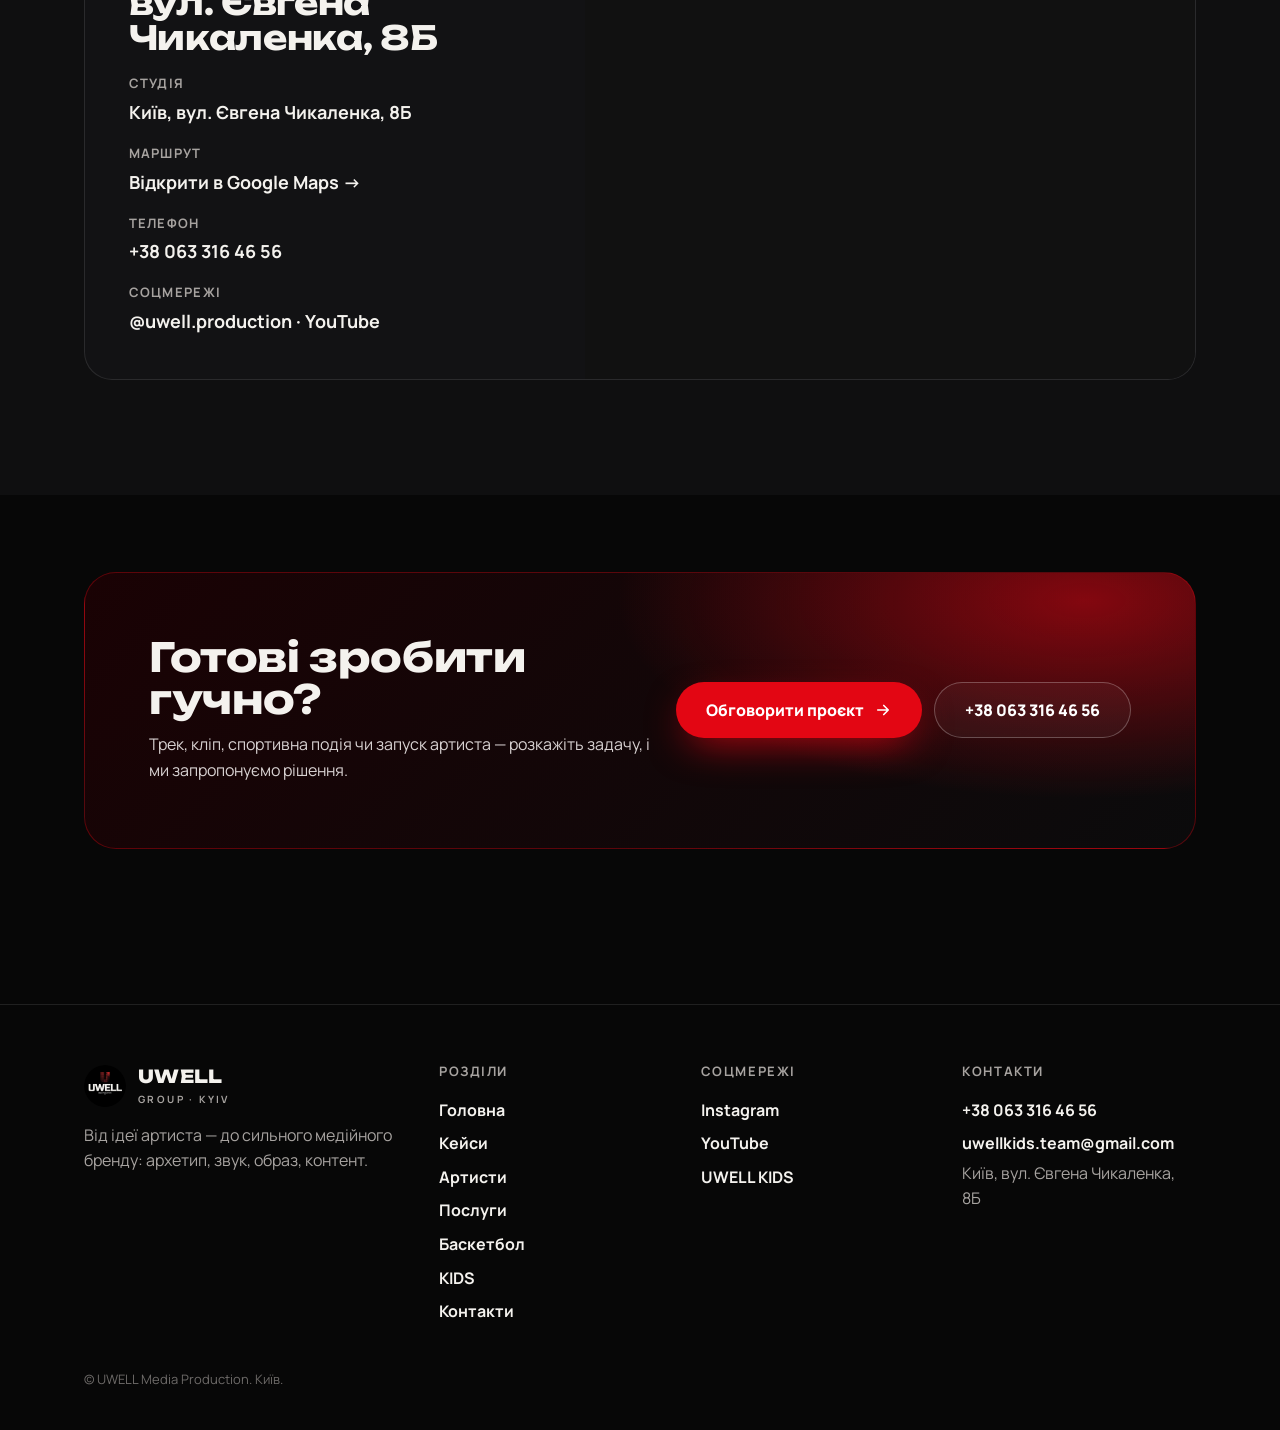
==== commit 7996176b: "Add «Музика» label to the music button Co-Authored-By: Claude Opus 5.5 <noreply@anthropic.com> Claud" ====
--- a/index.html
+++ b/index.html
@@ -106,6 +106,6 @@
 }
 </script>
 
-<script src="music/player.js?v=1"></script>
+<script src="music/player.js?v=2"></script>
 </body>
 </html>
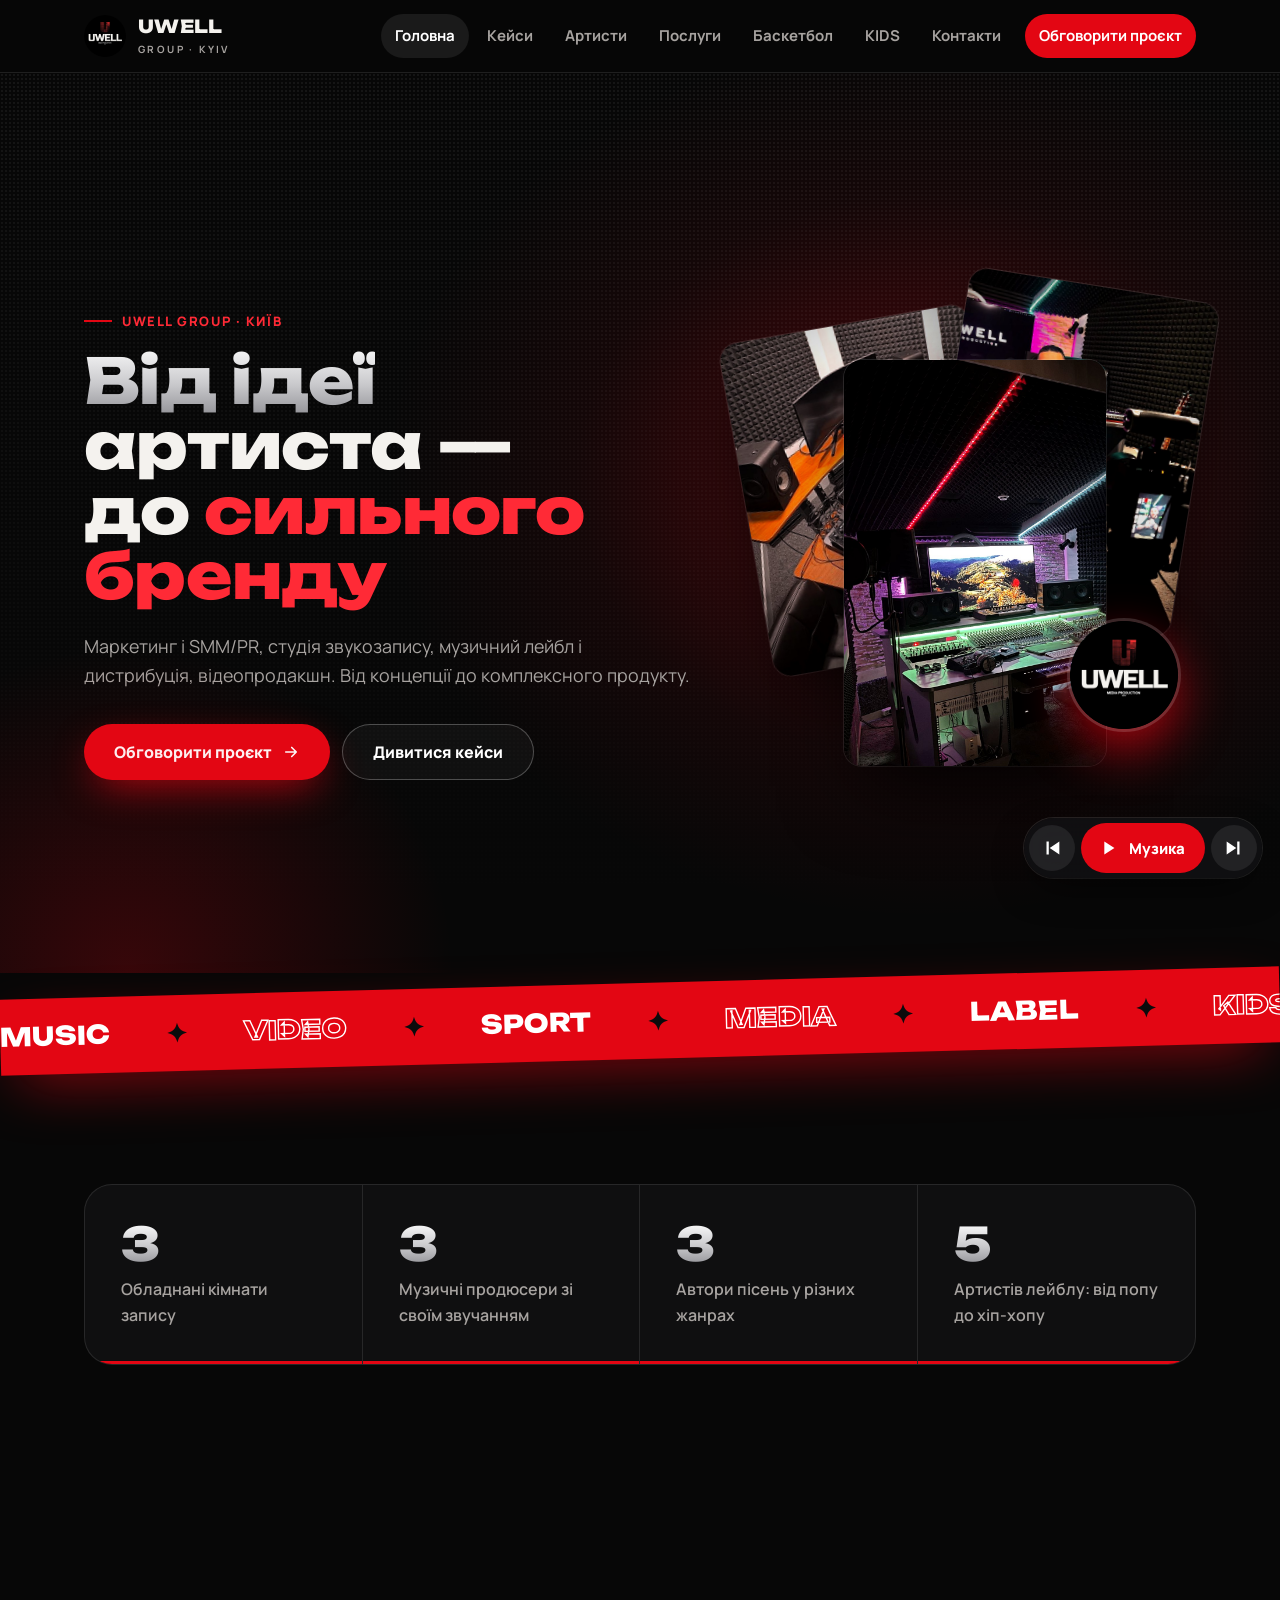
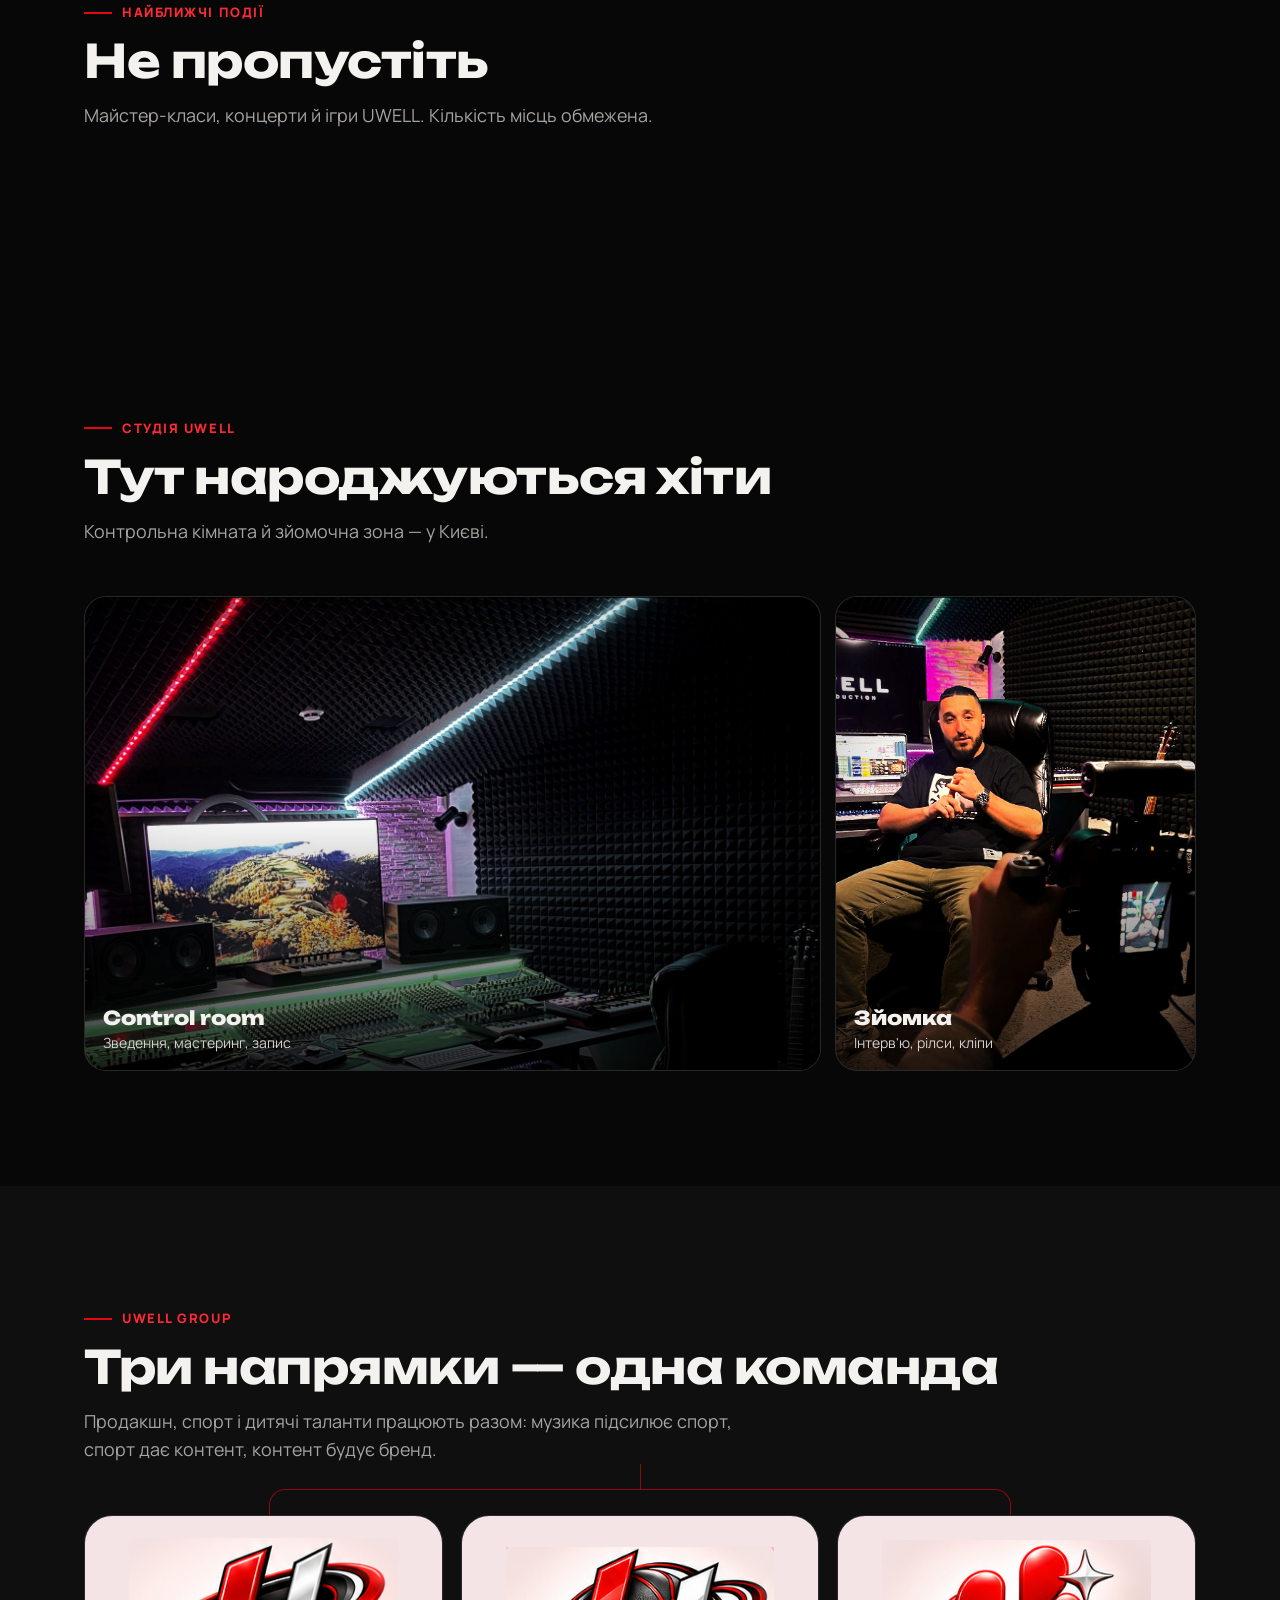
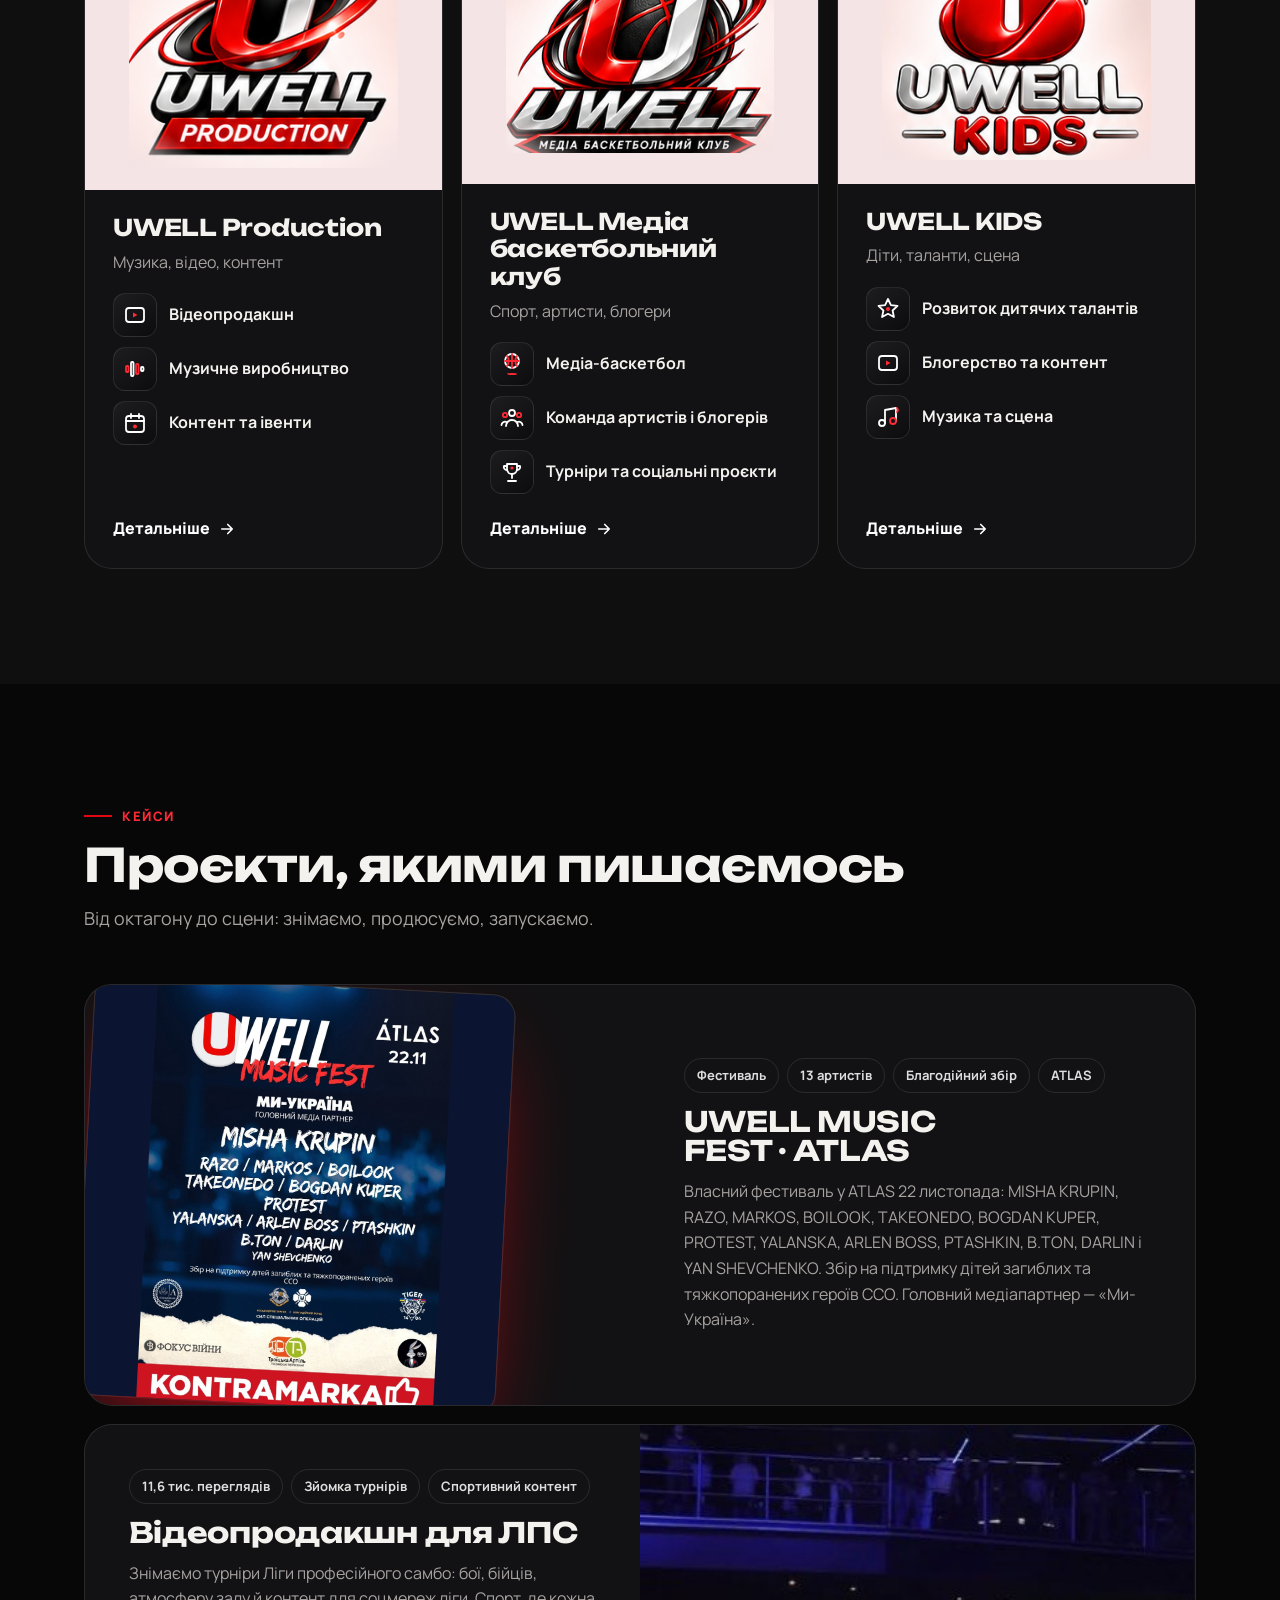
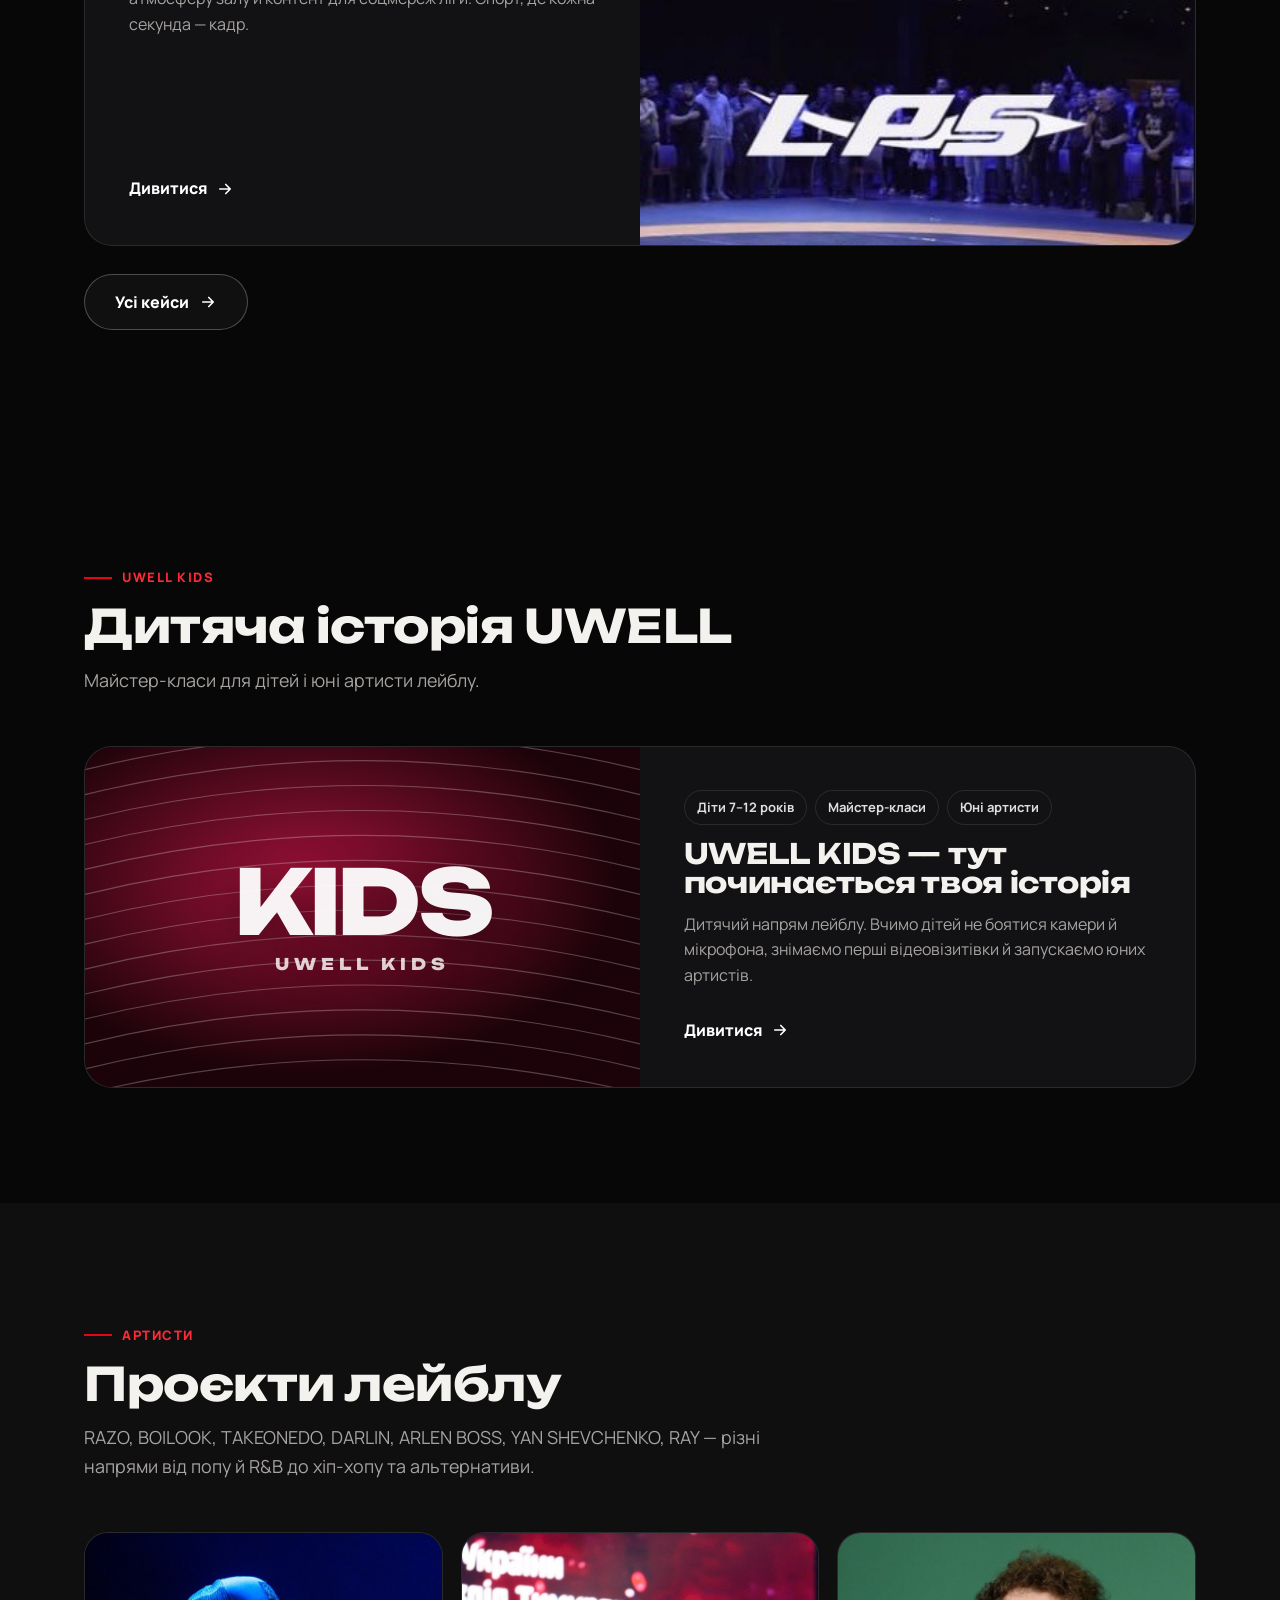
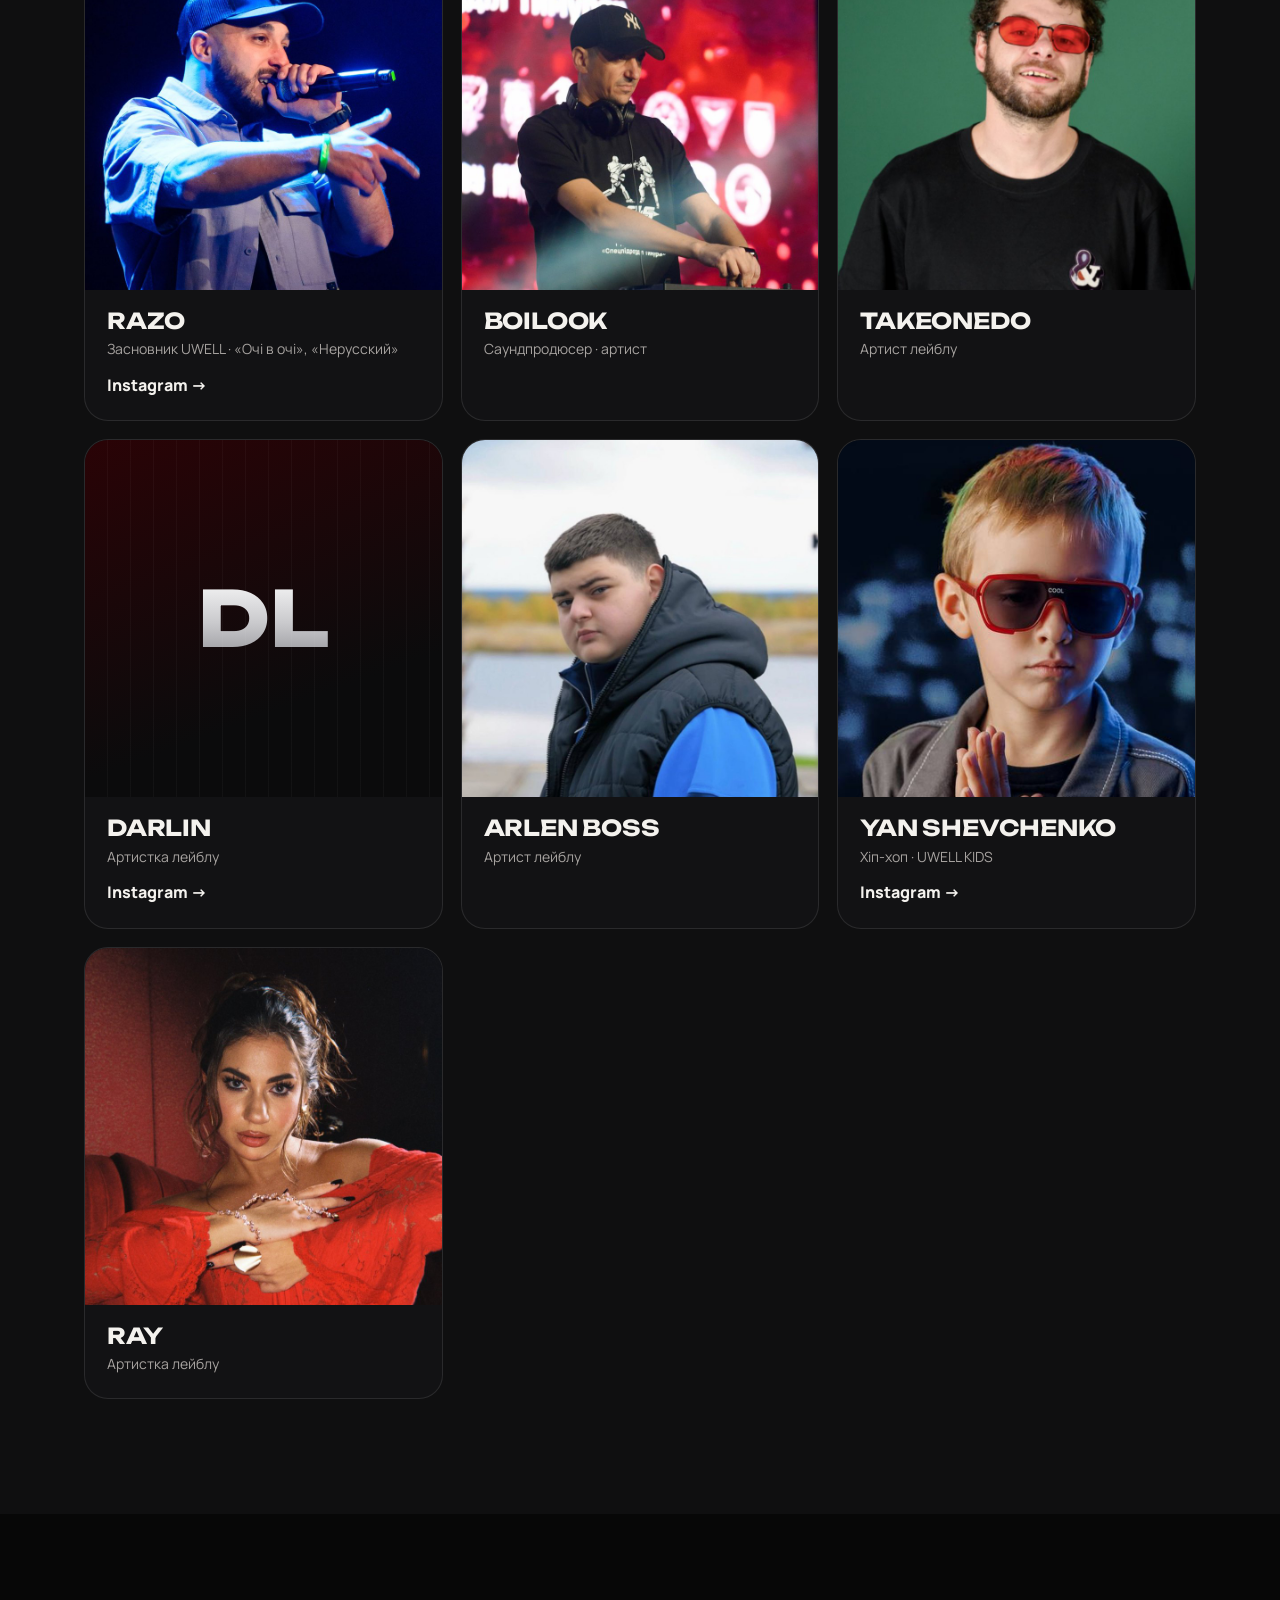
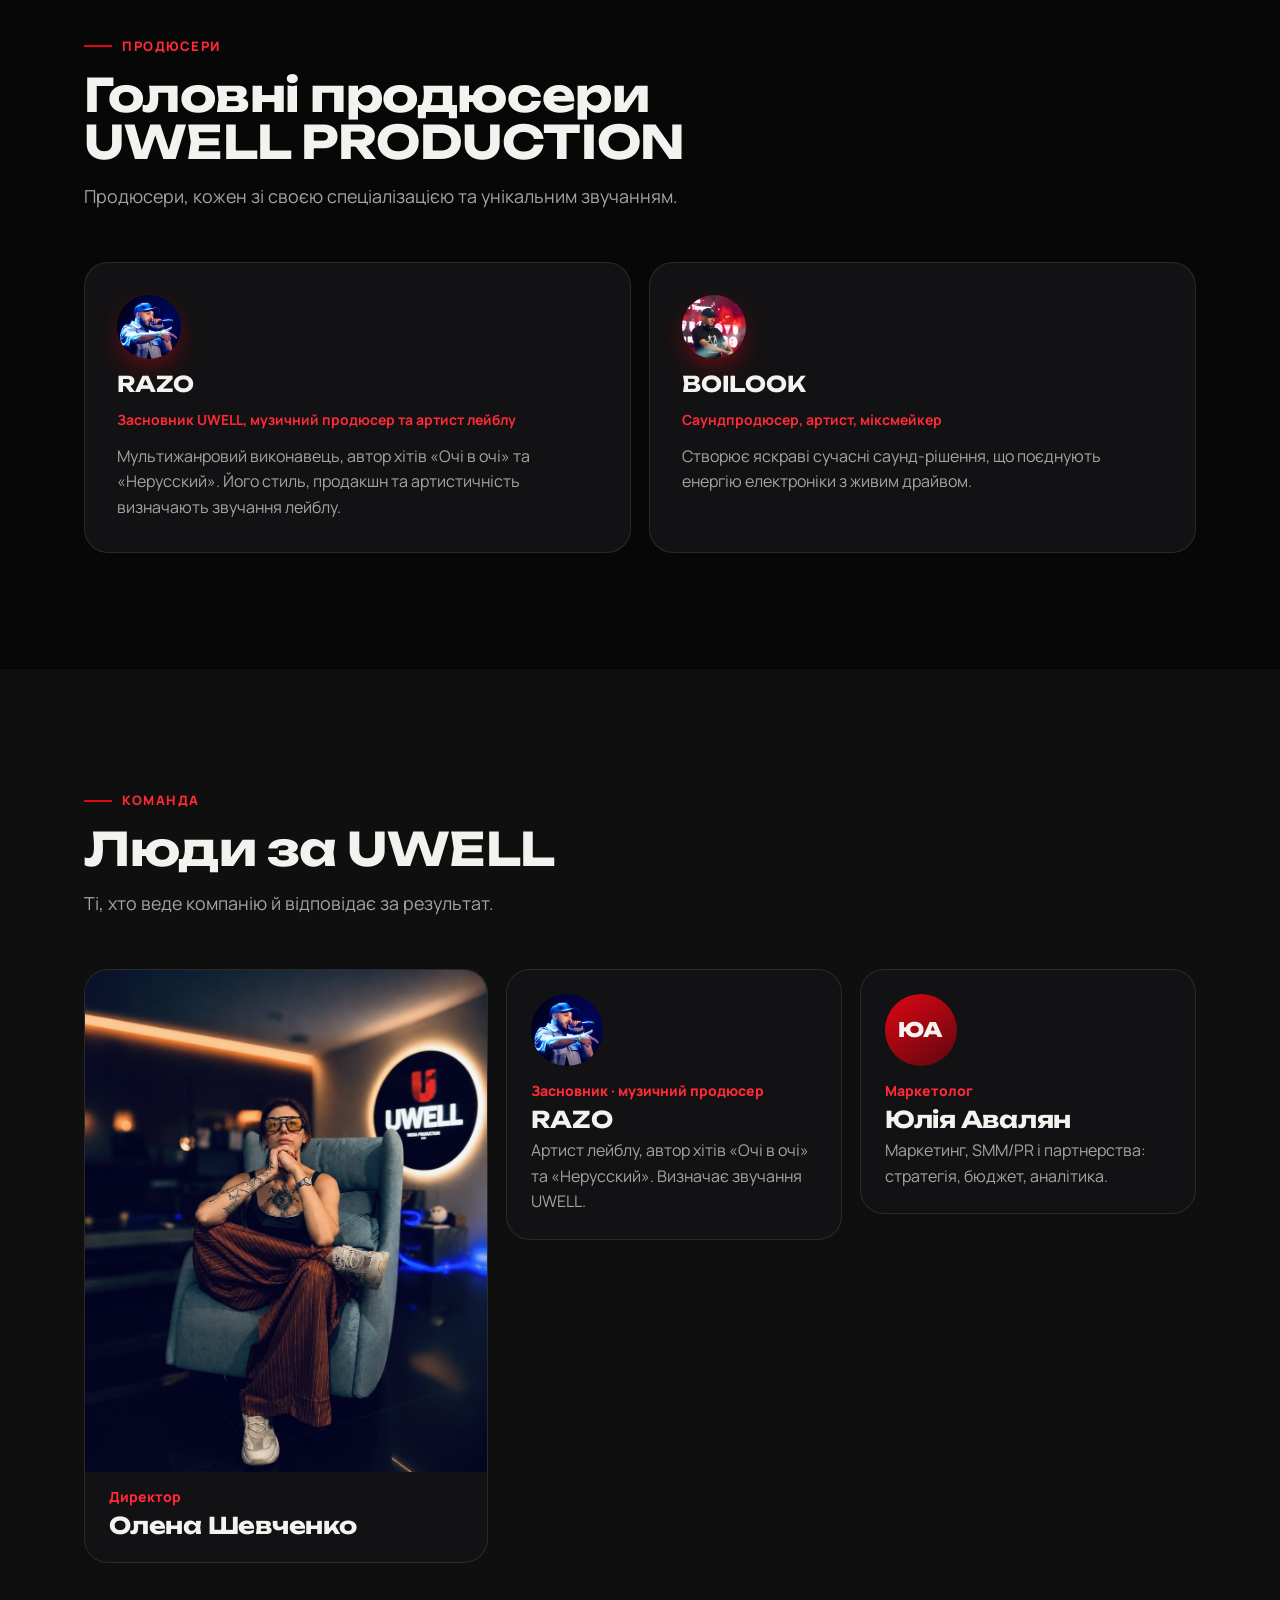
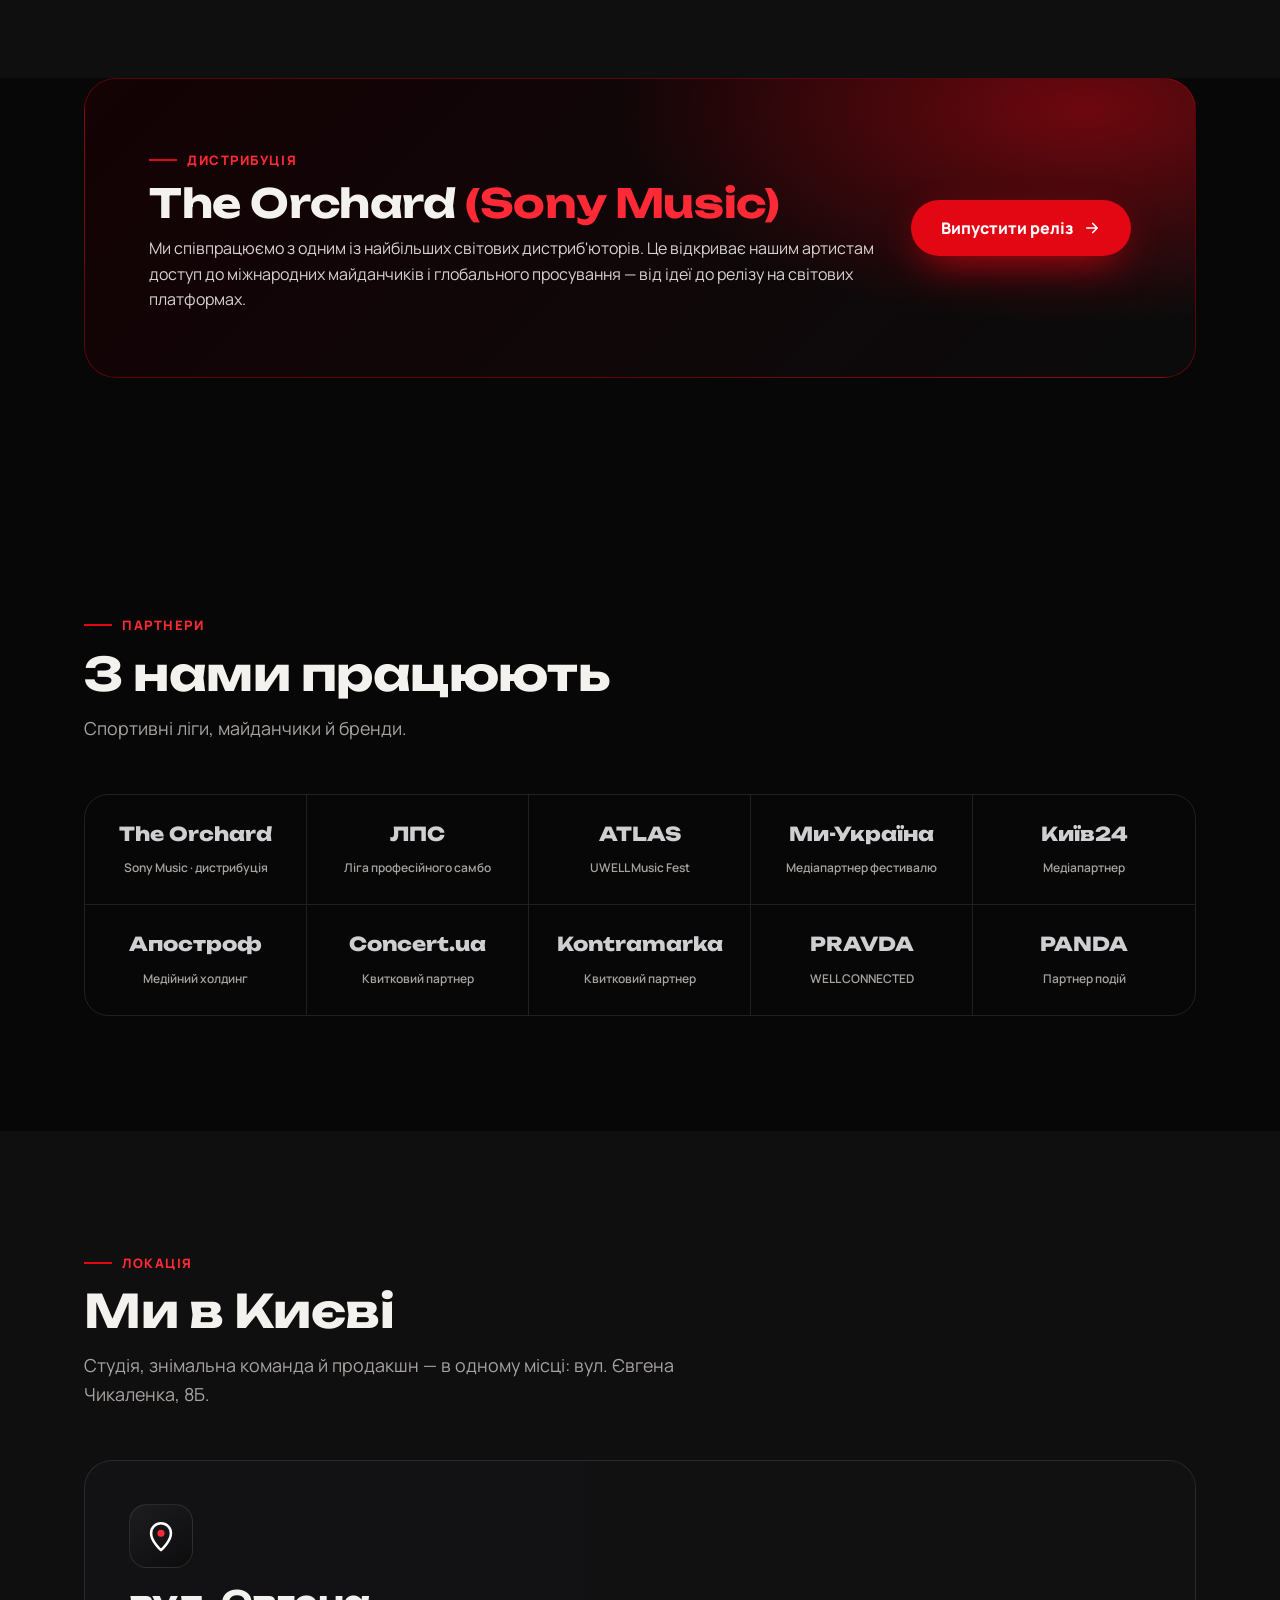
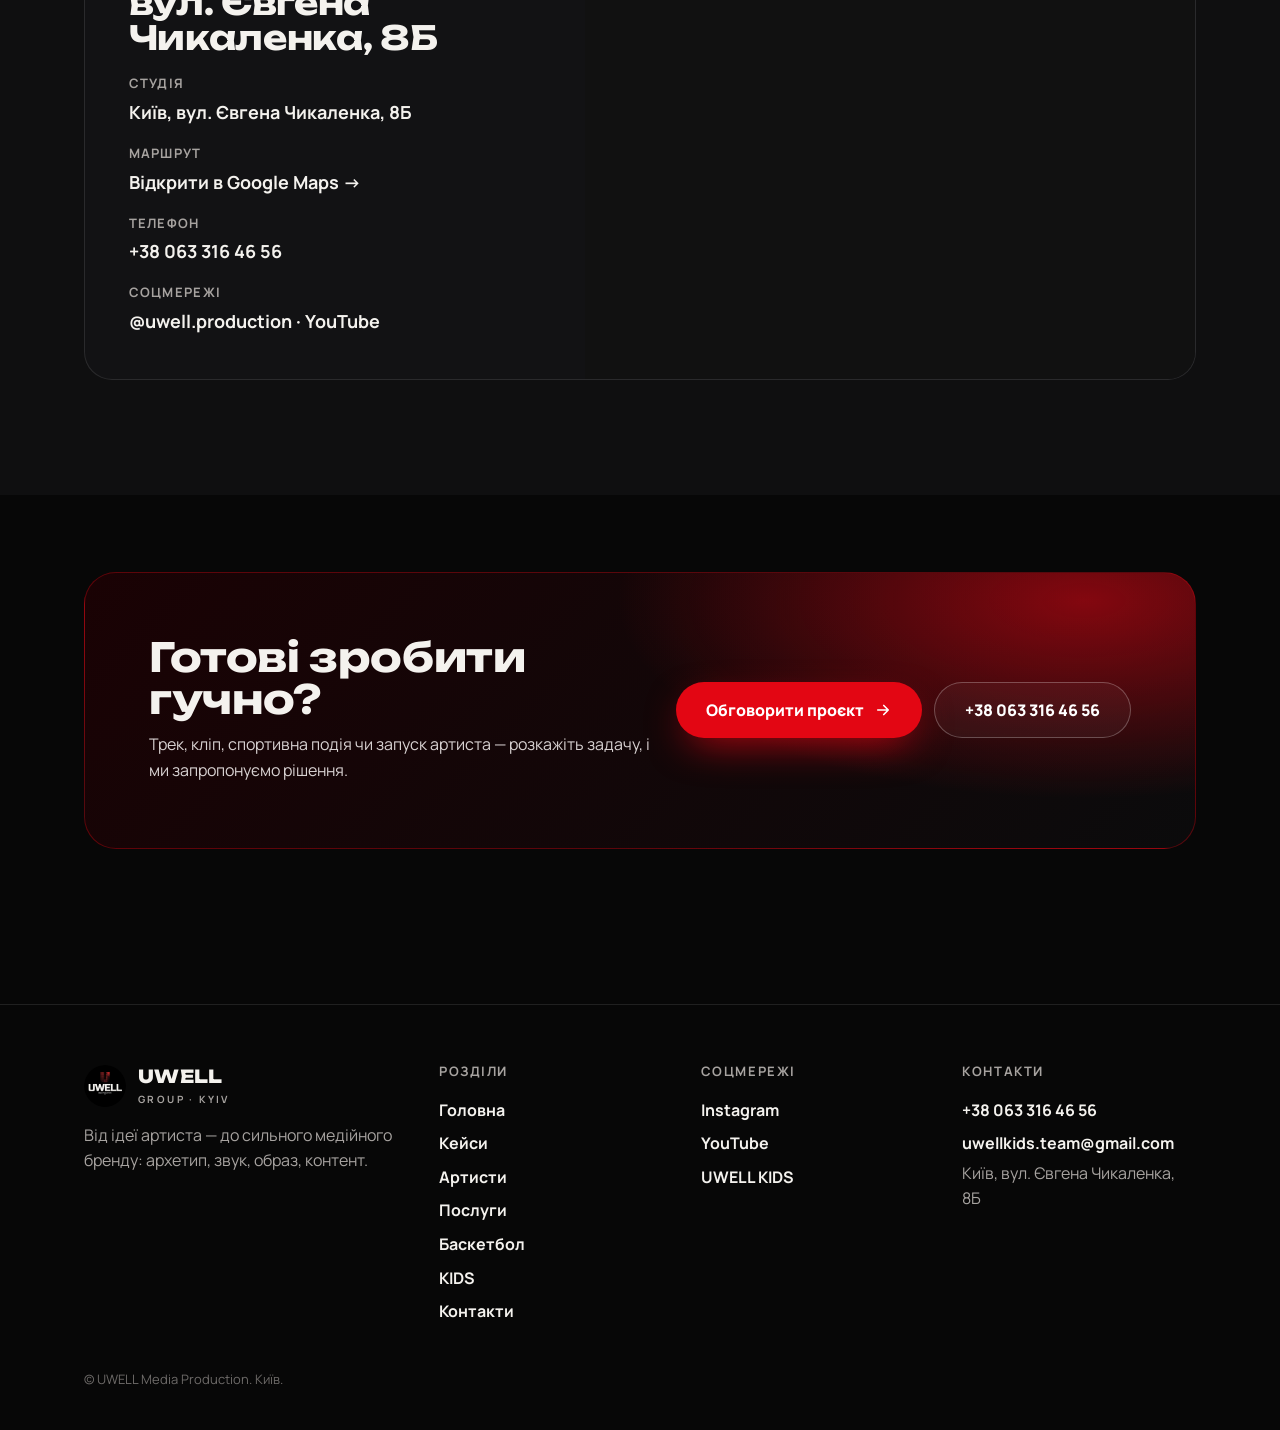
==== commit 757fdf97: "Add previous/next buttons and show the current track name Co-Authored-By: Claude Opus 5.5 <noreply@a" ====
--- a/index.html
+++ b/index.html
@@ -106,6 +106,6 @@
 }
 </script>
 
-<script src="music/player.js?v=2"></script>
+<script src="music/player.js?v=3"></script>
 </body>
 </html>
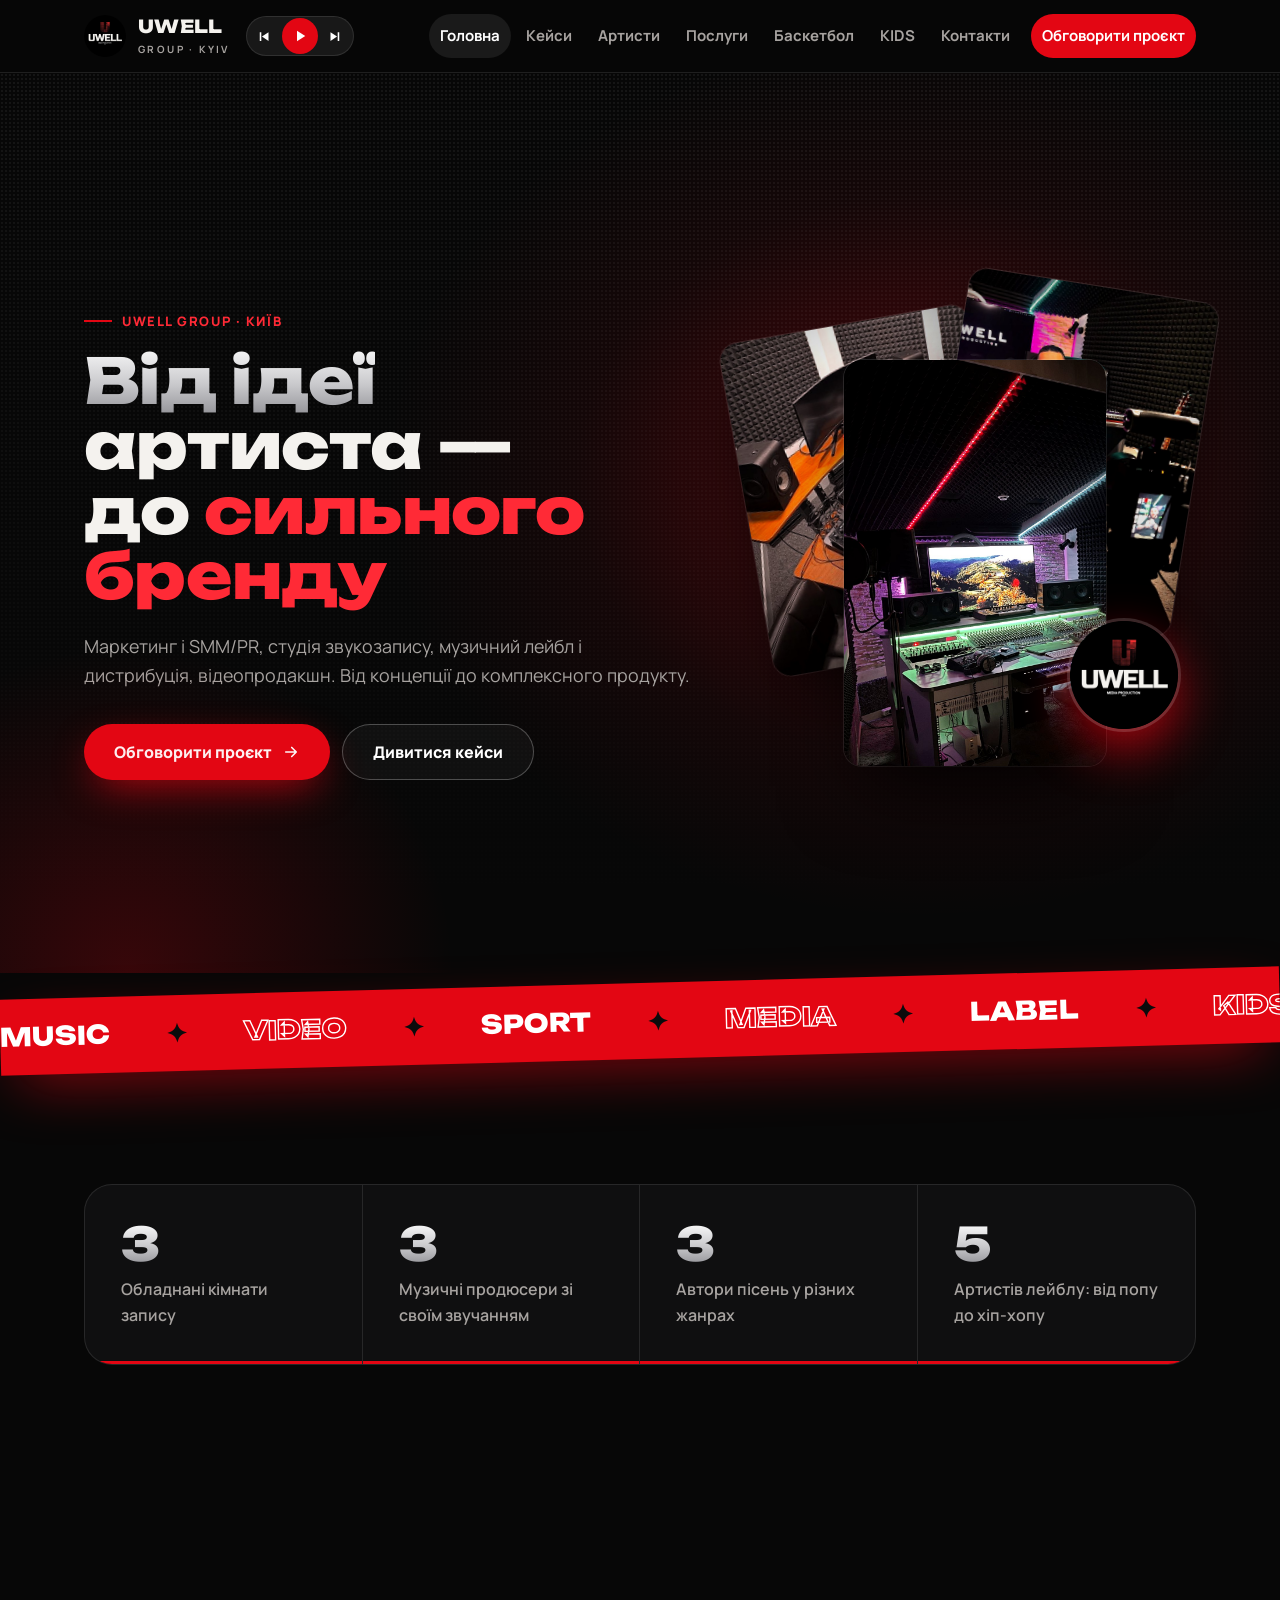
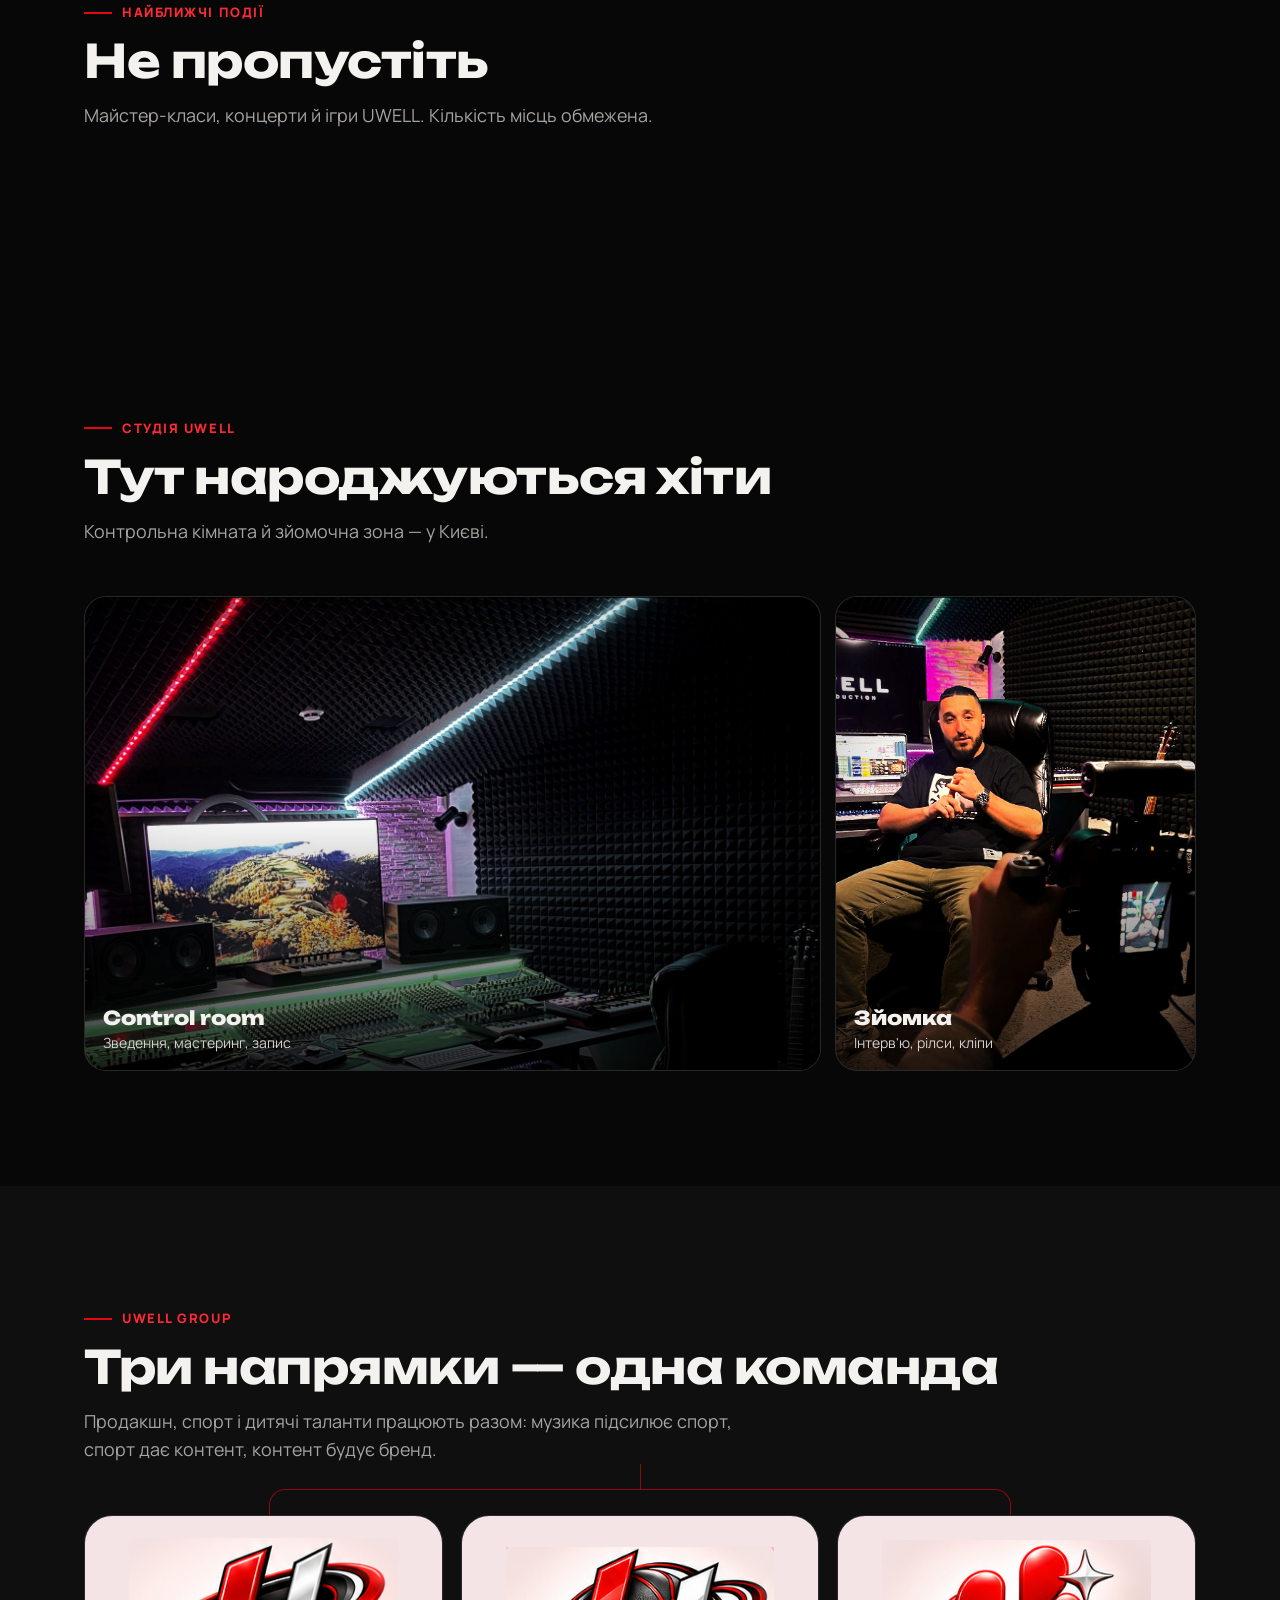
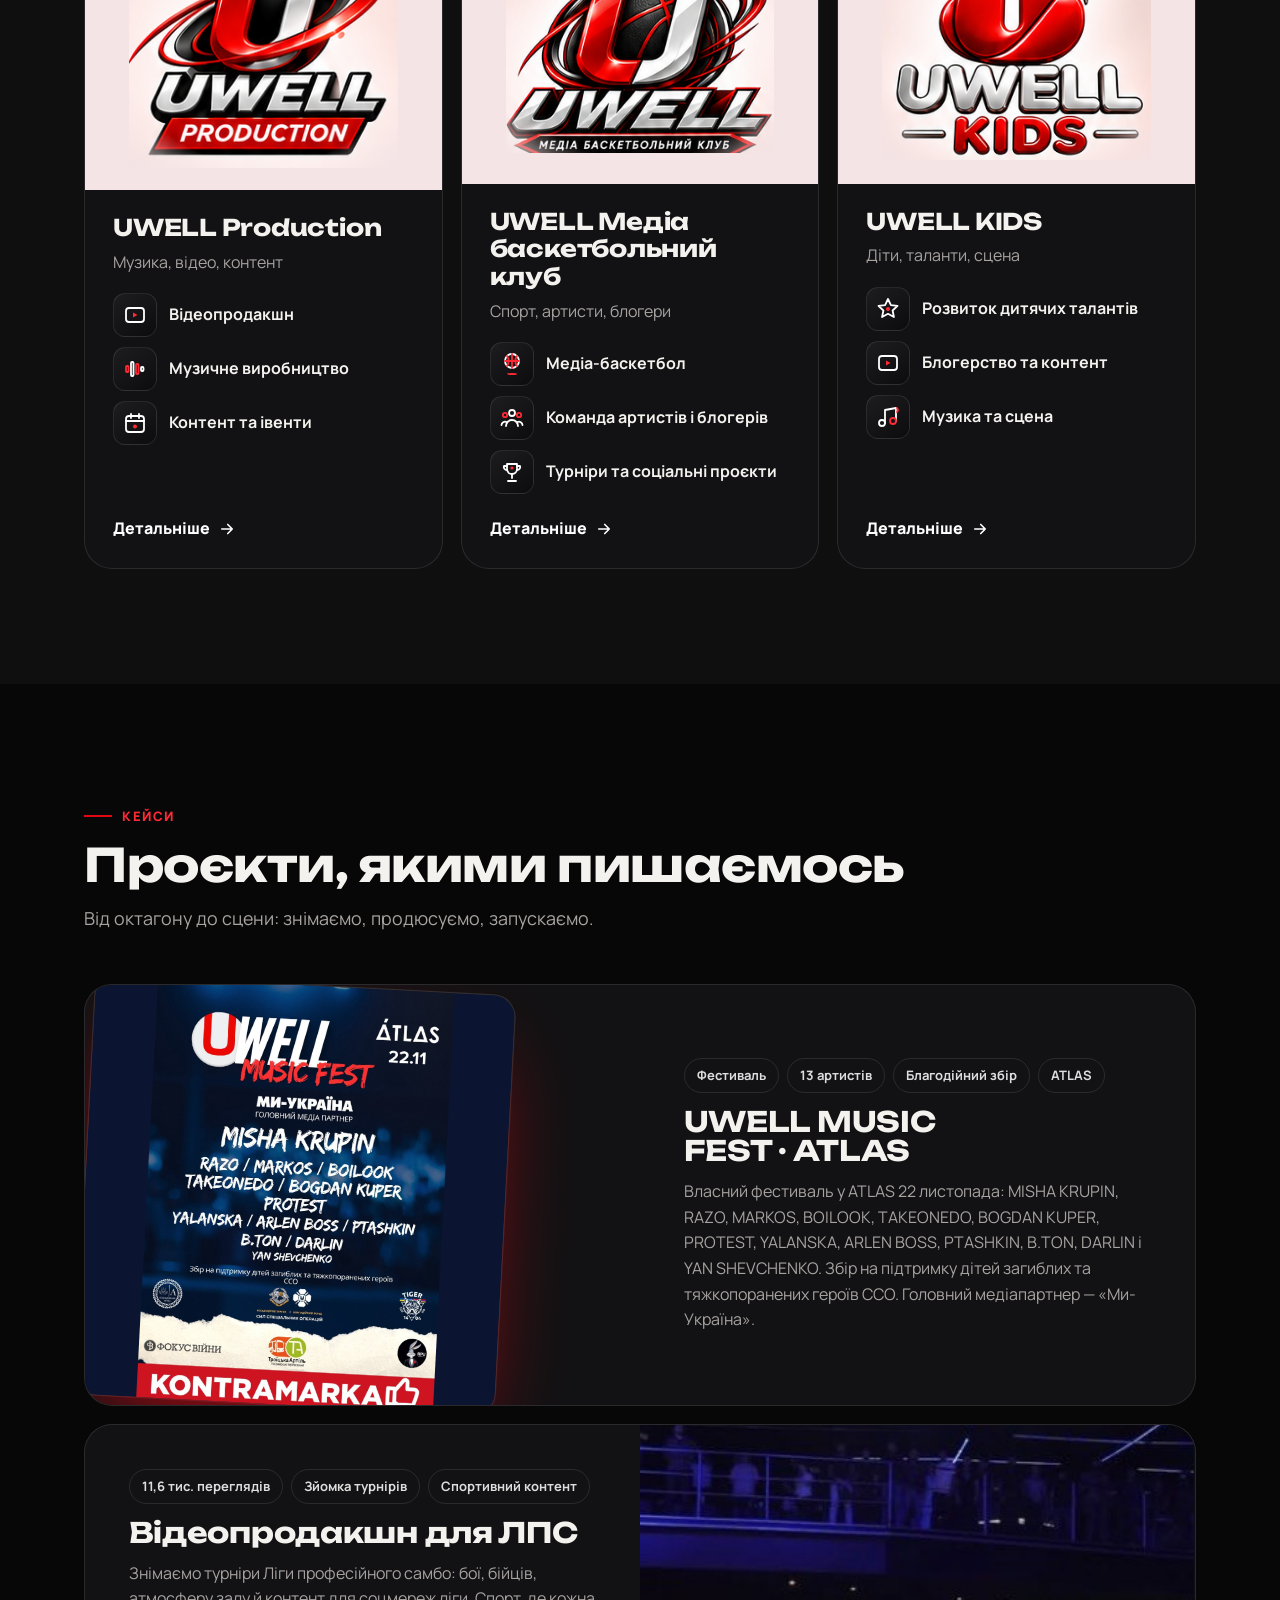
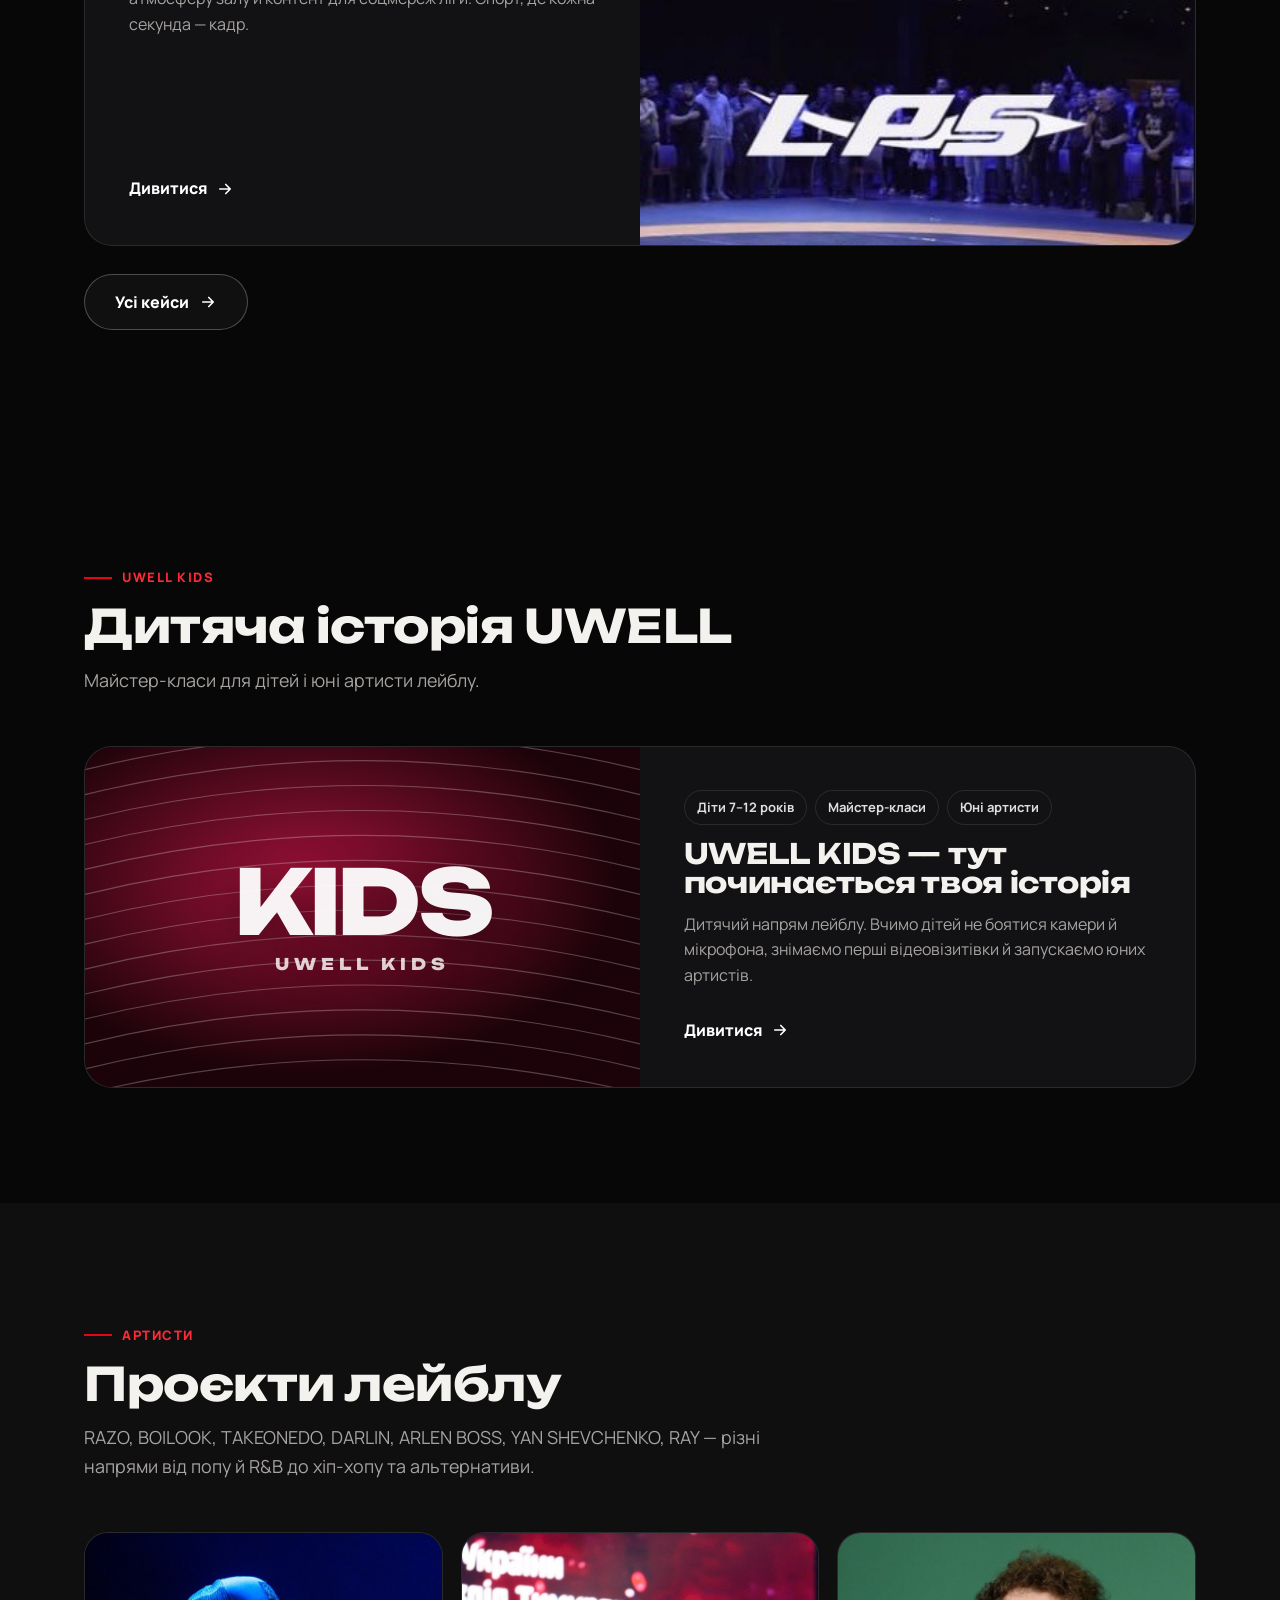
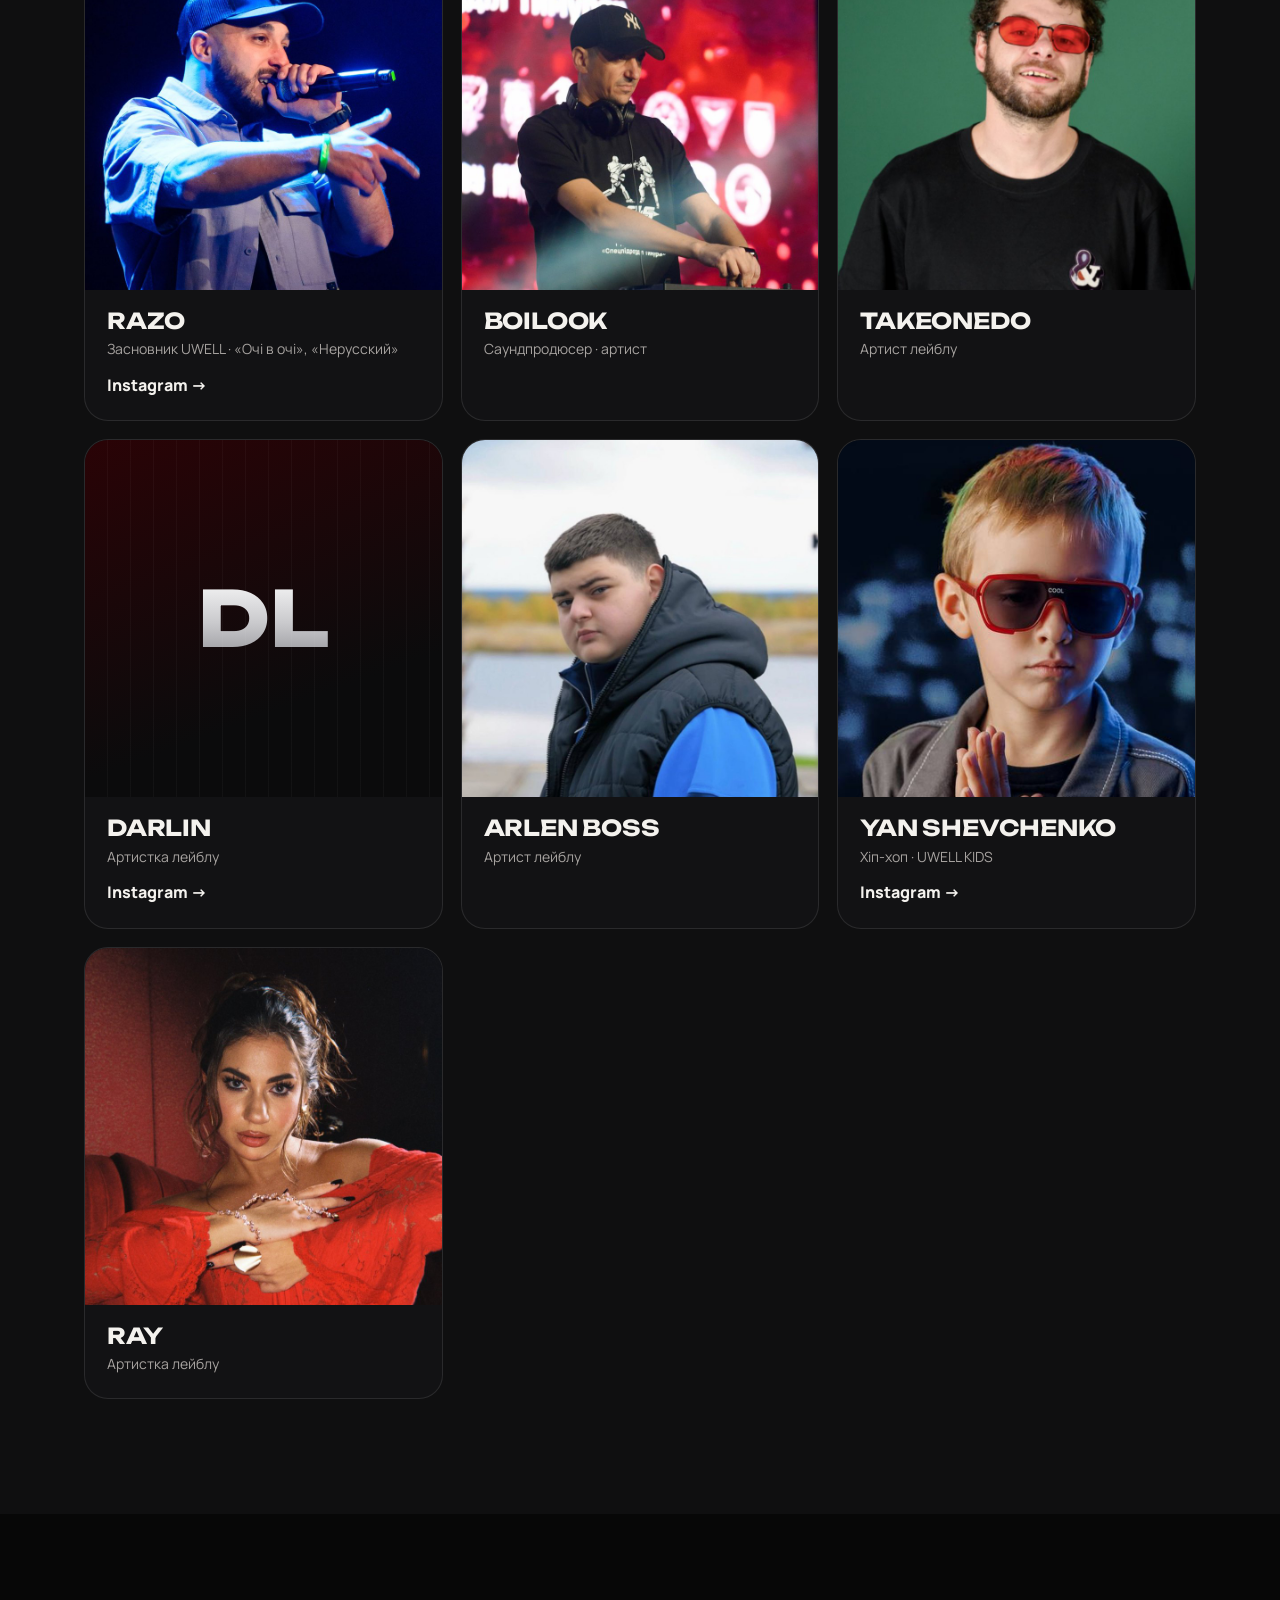
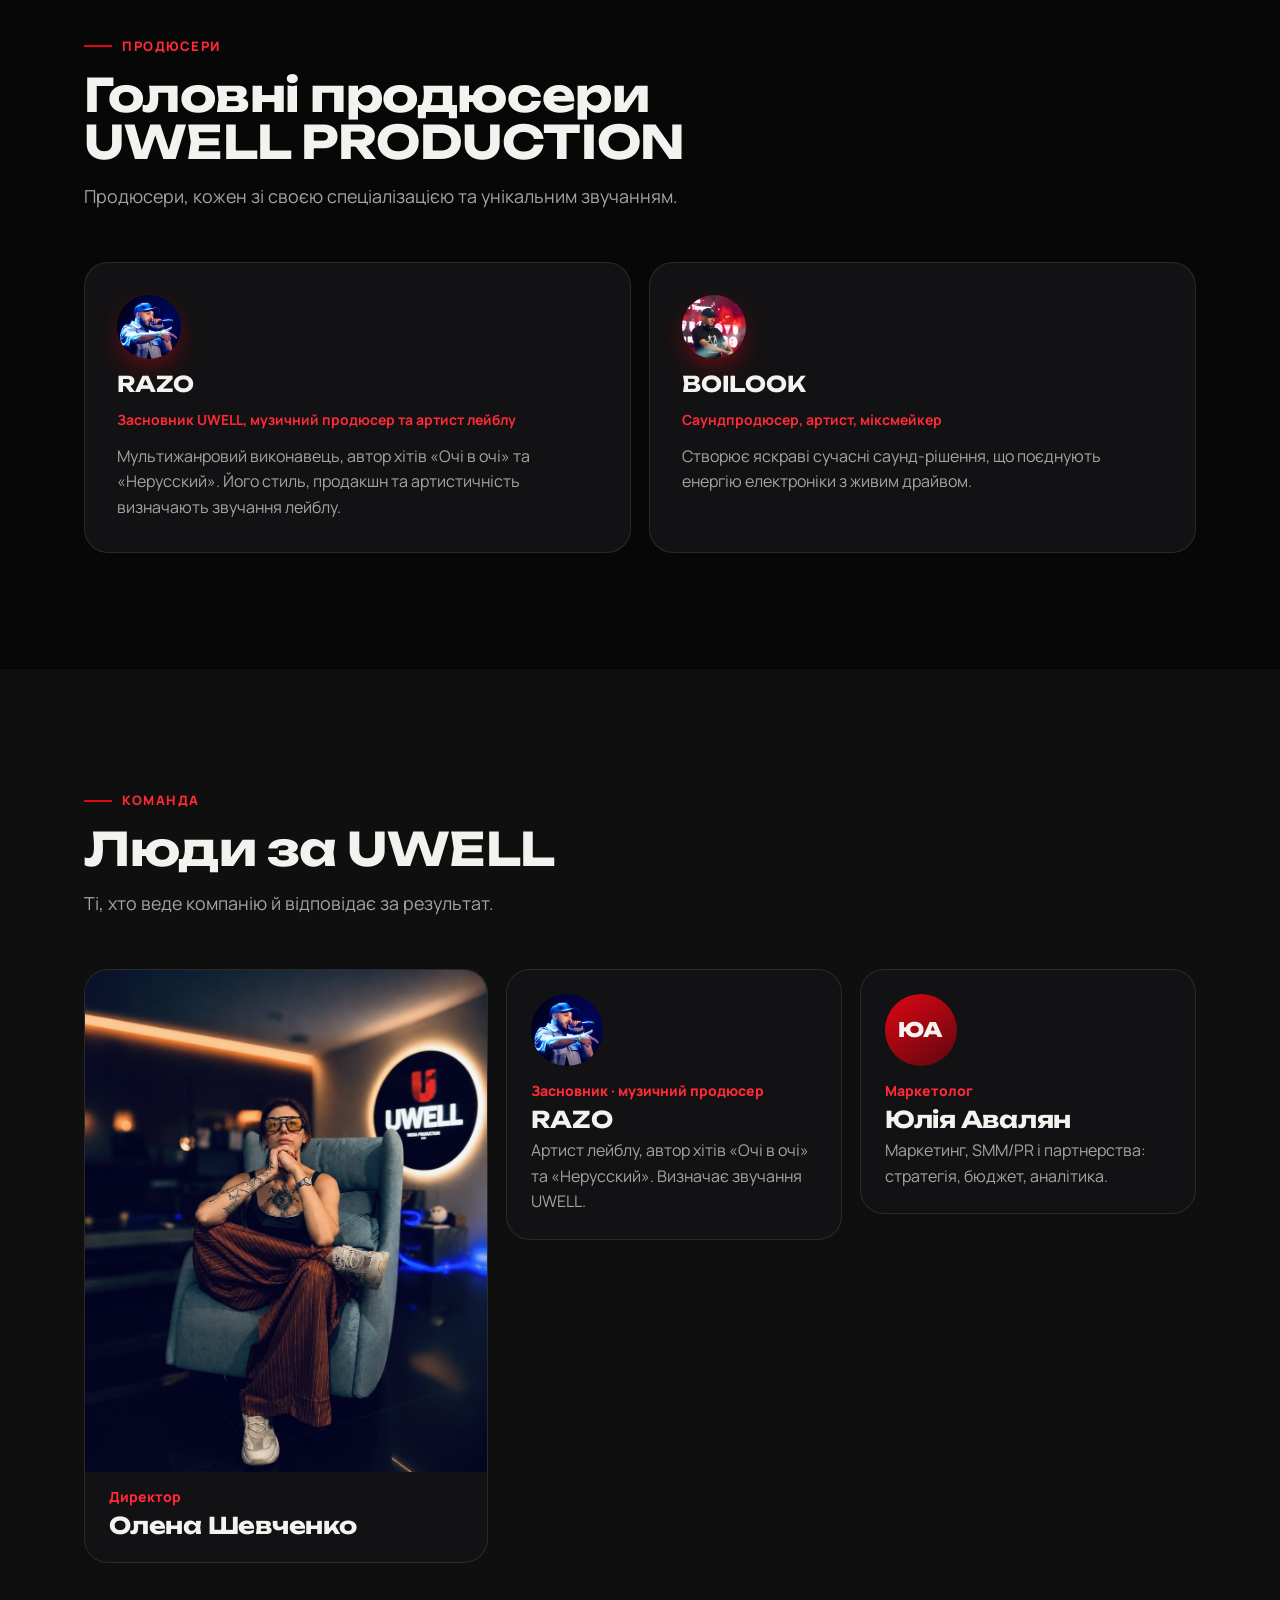
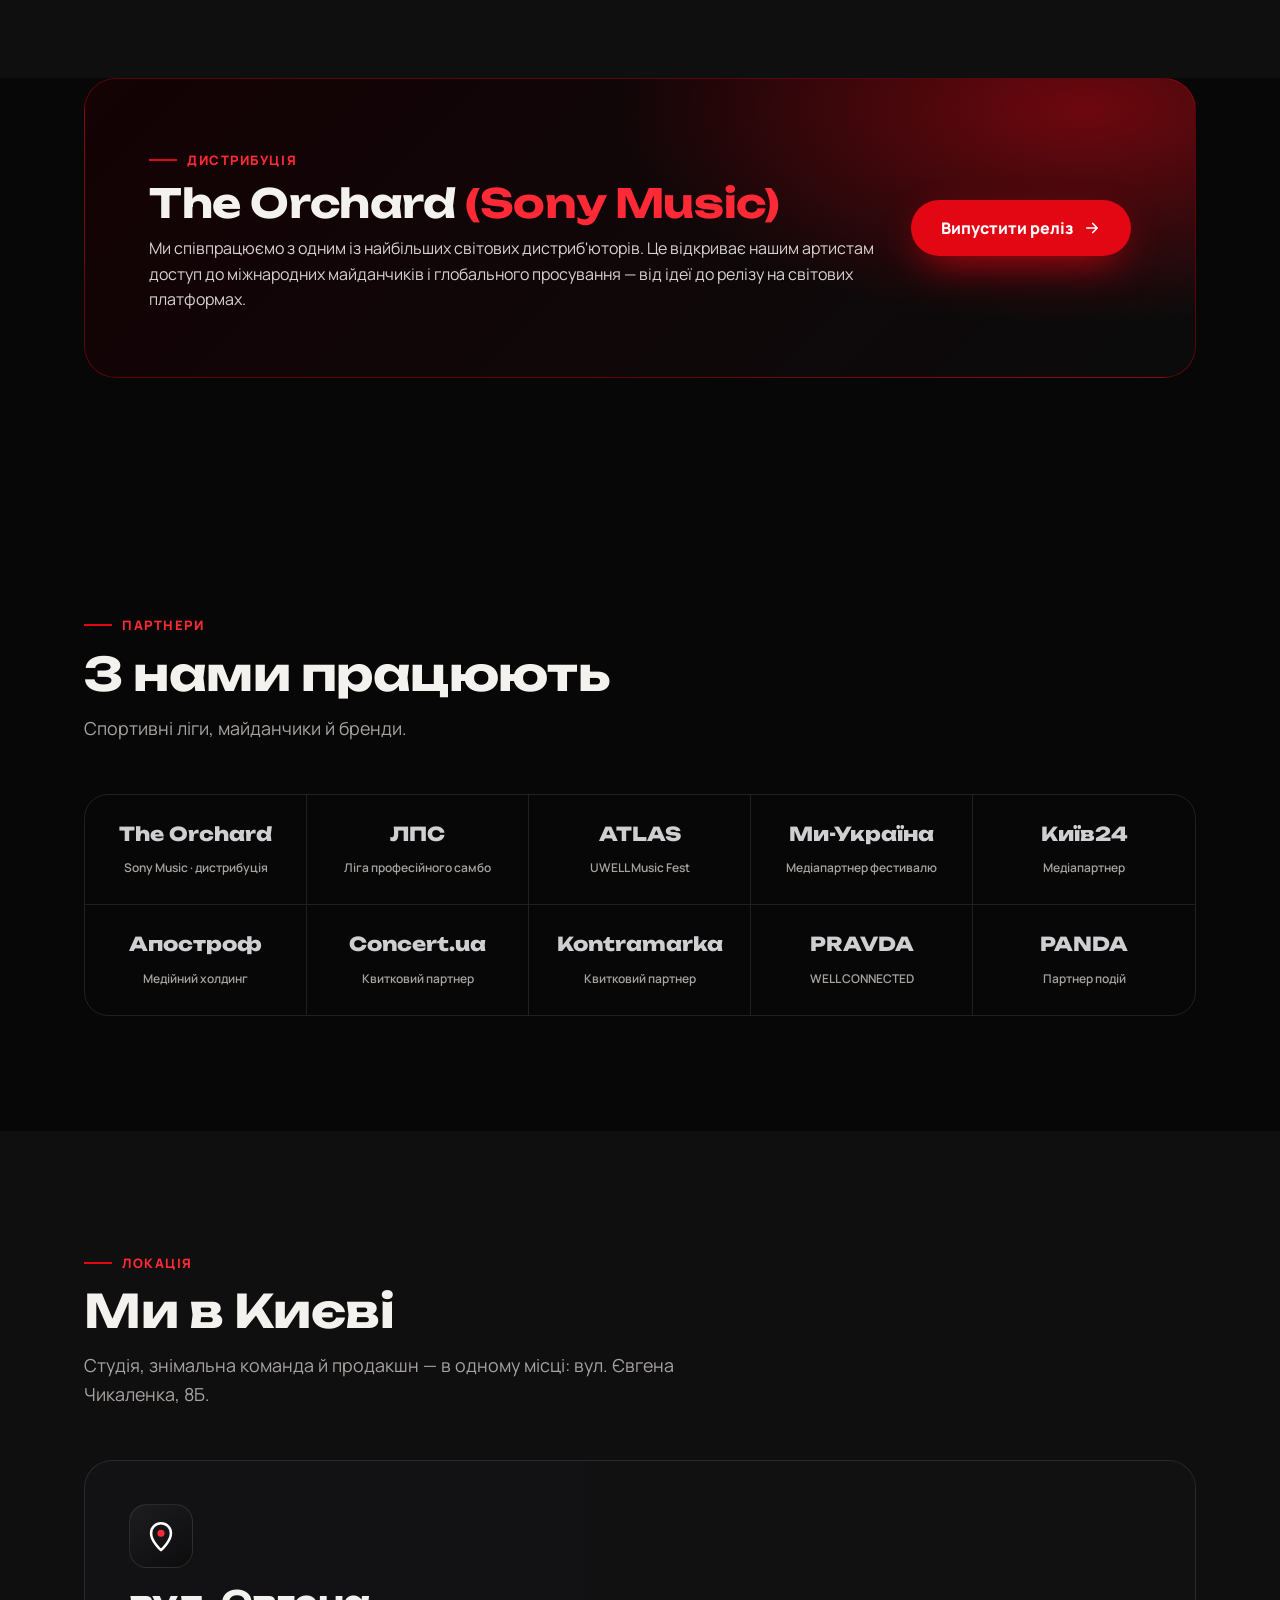
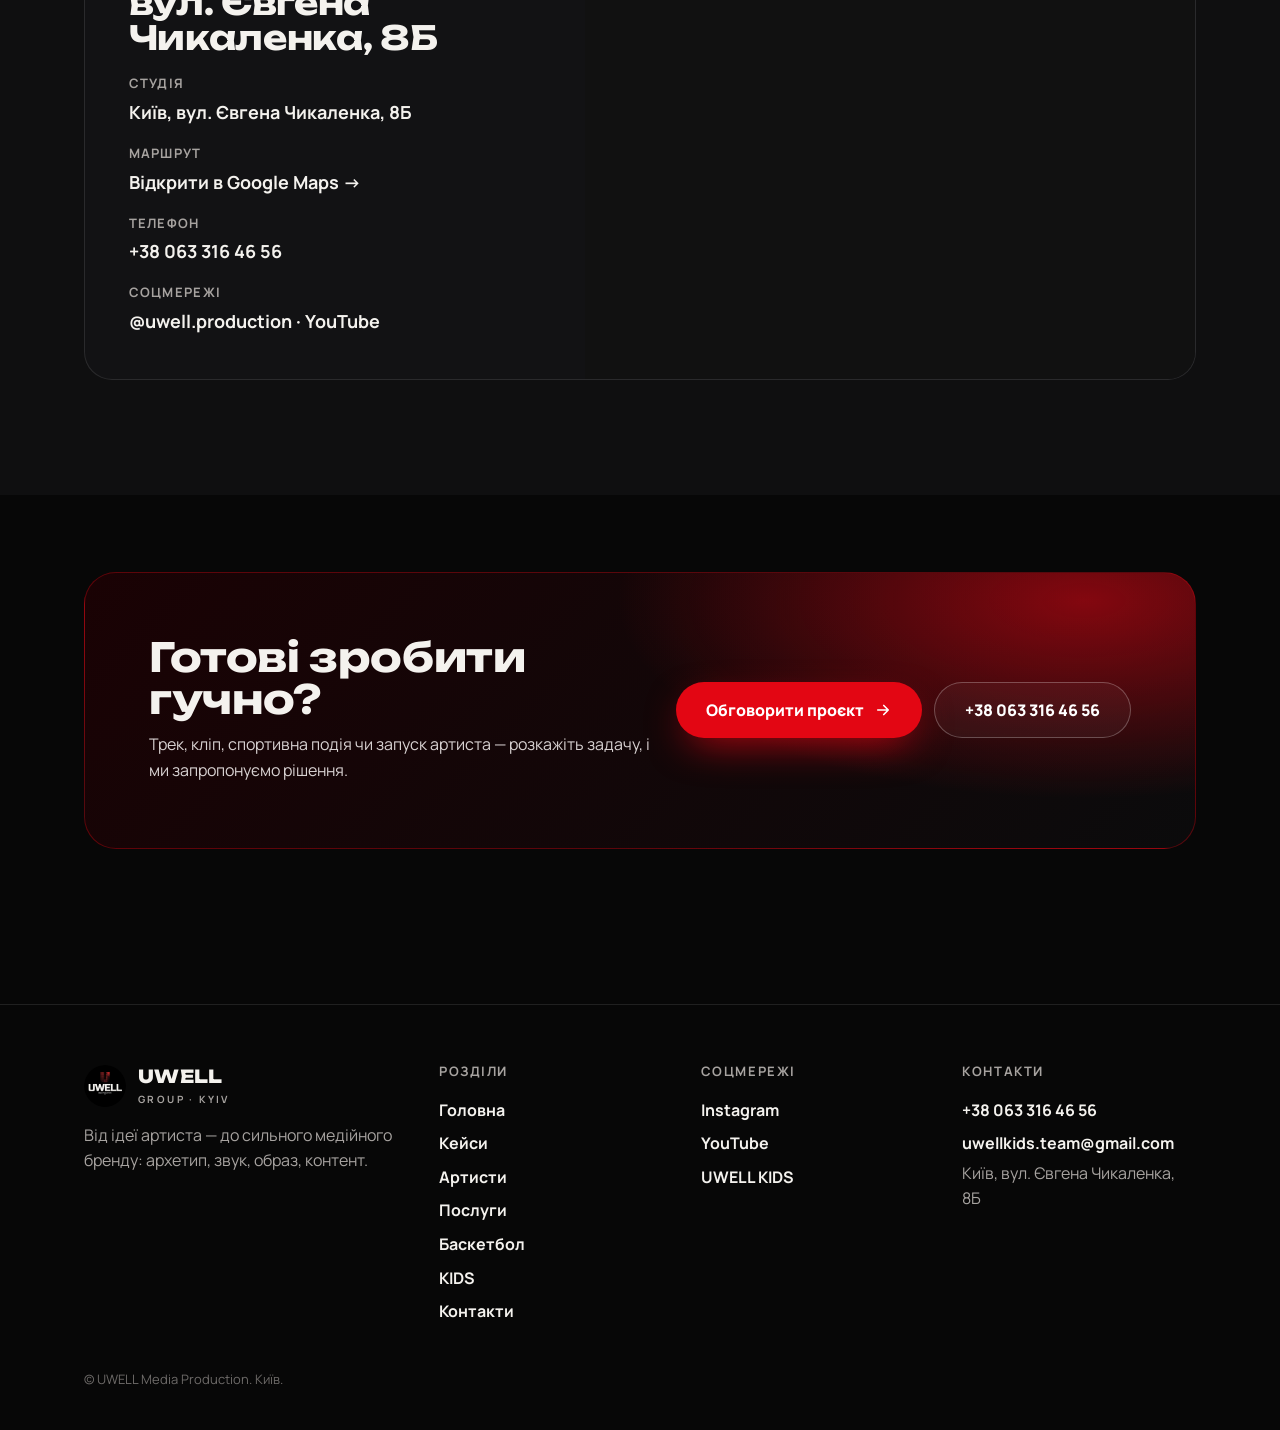
==== commit 39091672: "Move music controls into the site header Prev / play / next sit next to the logo in the top menu on " ====
--- a/index.html
+++ b/index.html
@@ -106,6 +106,6 @@
 }
 </script>
 
-<script src="music/player.js?v=3"></script>
+<script src="music/player.js?v=4"></script>
 </body>
 </html>
